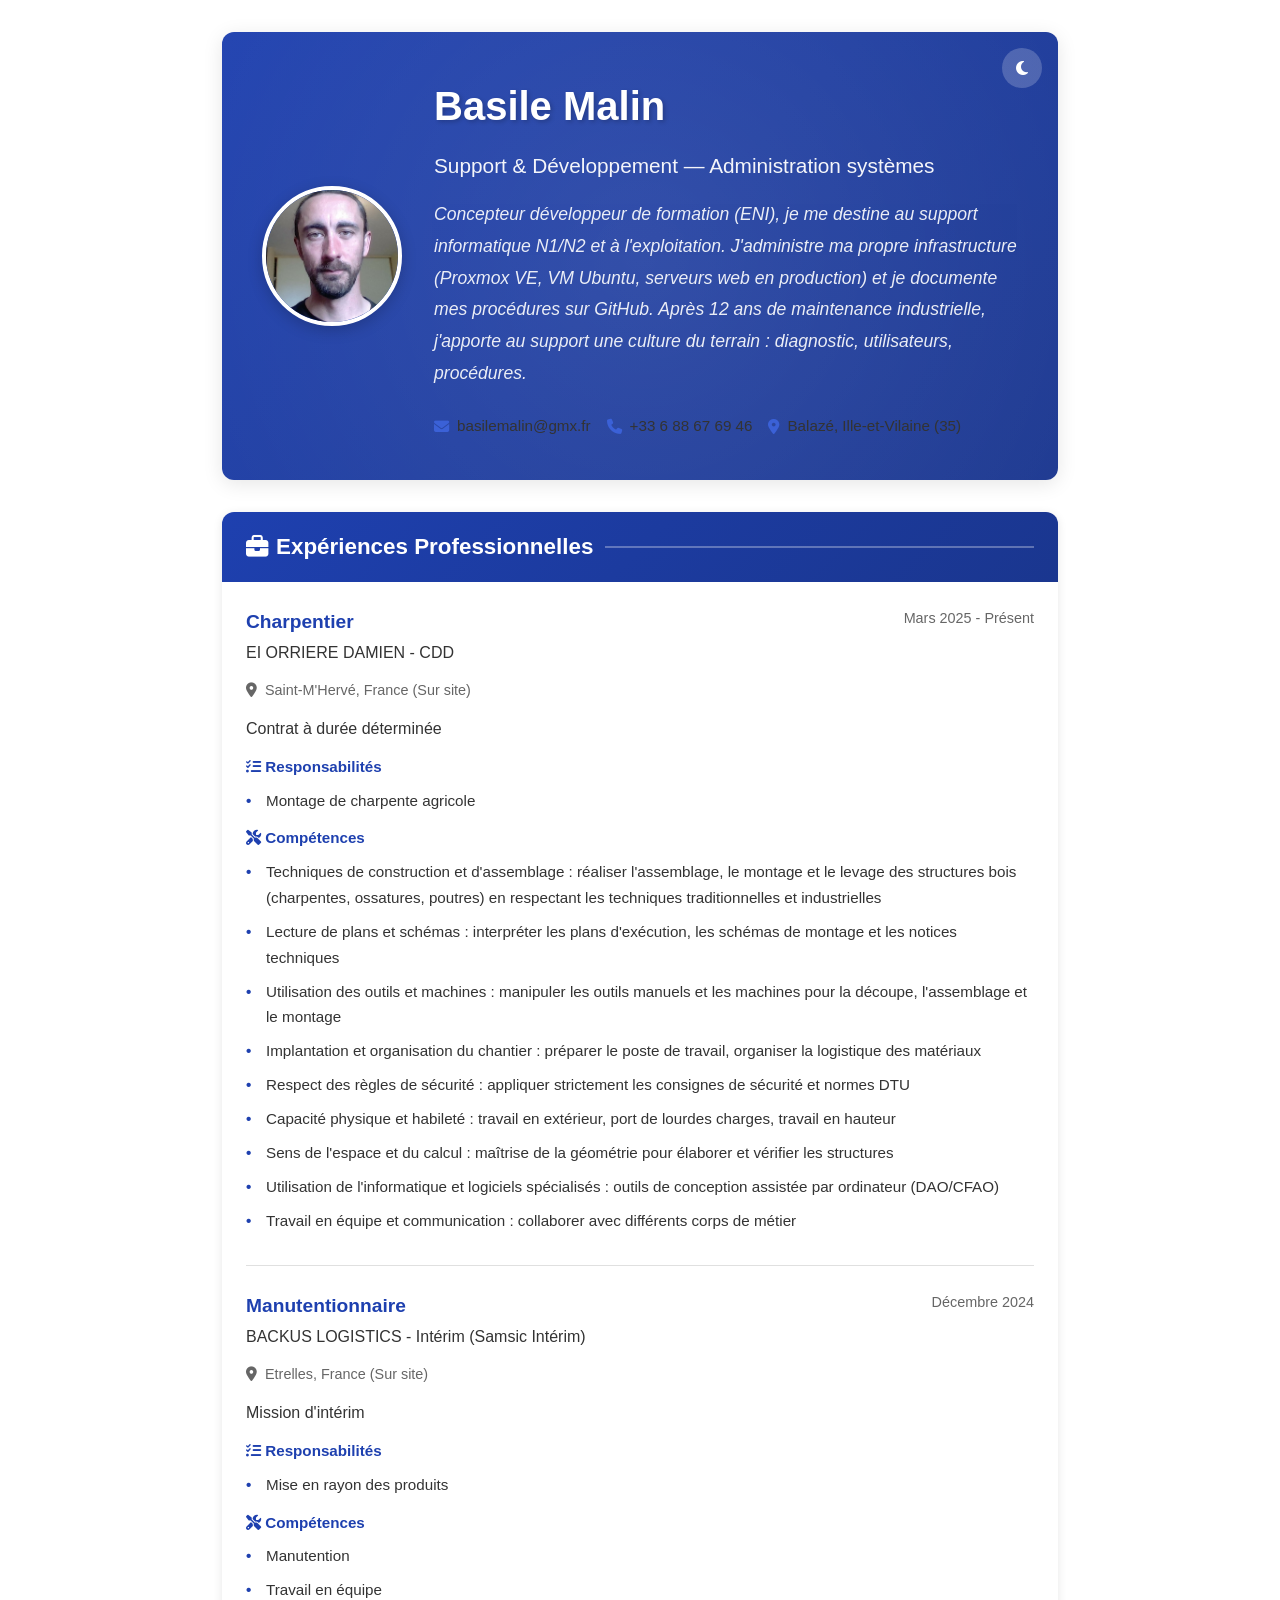
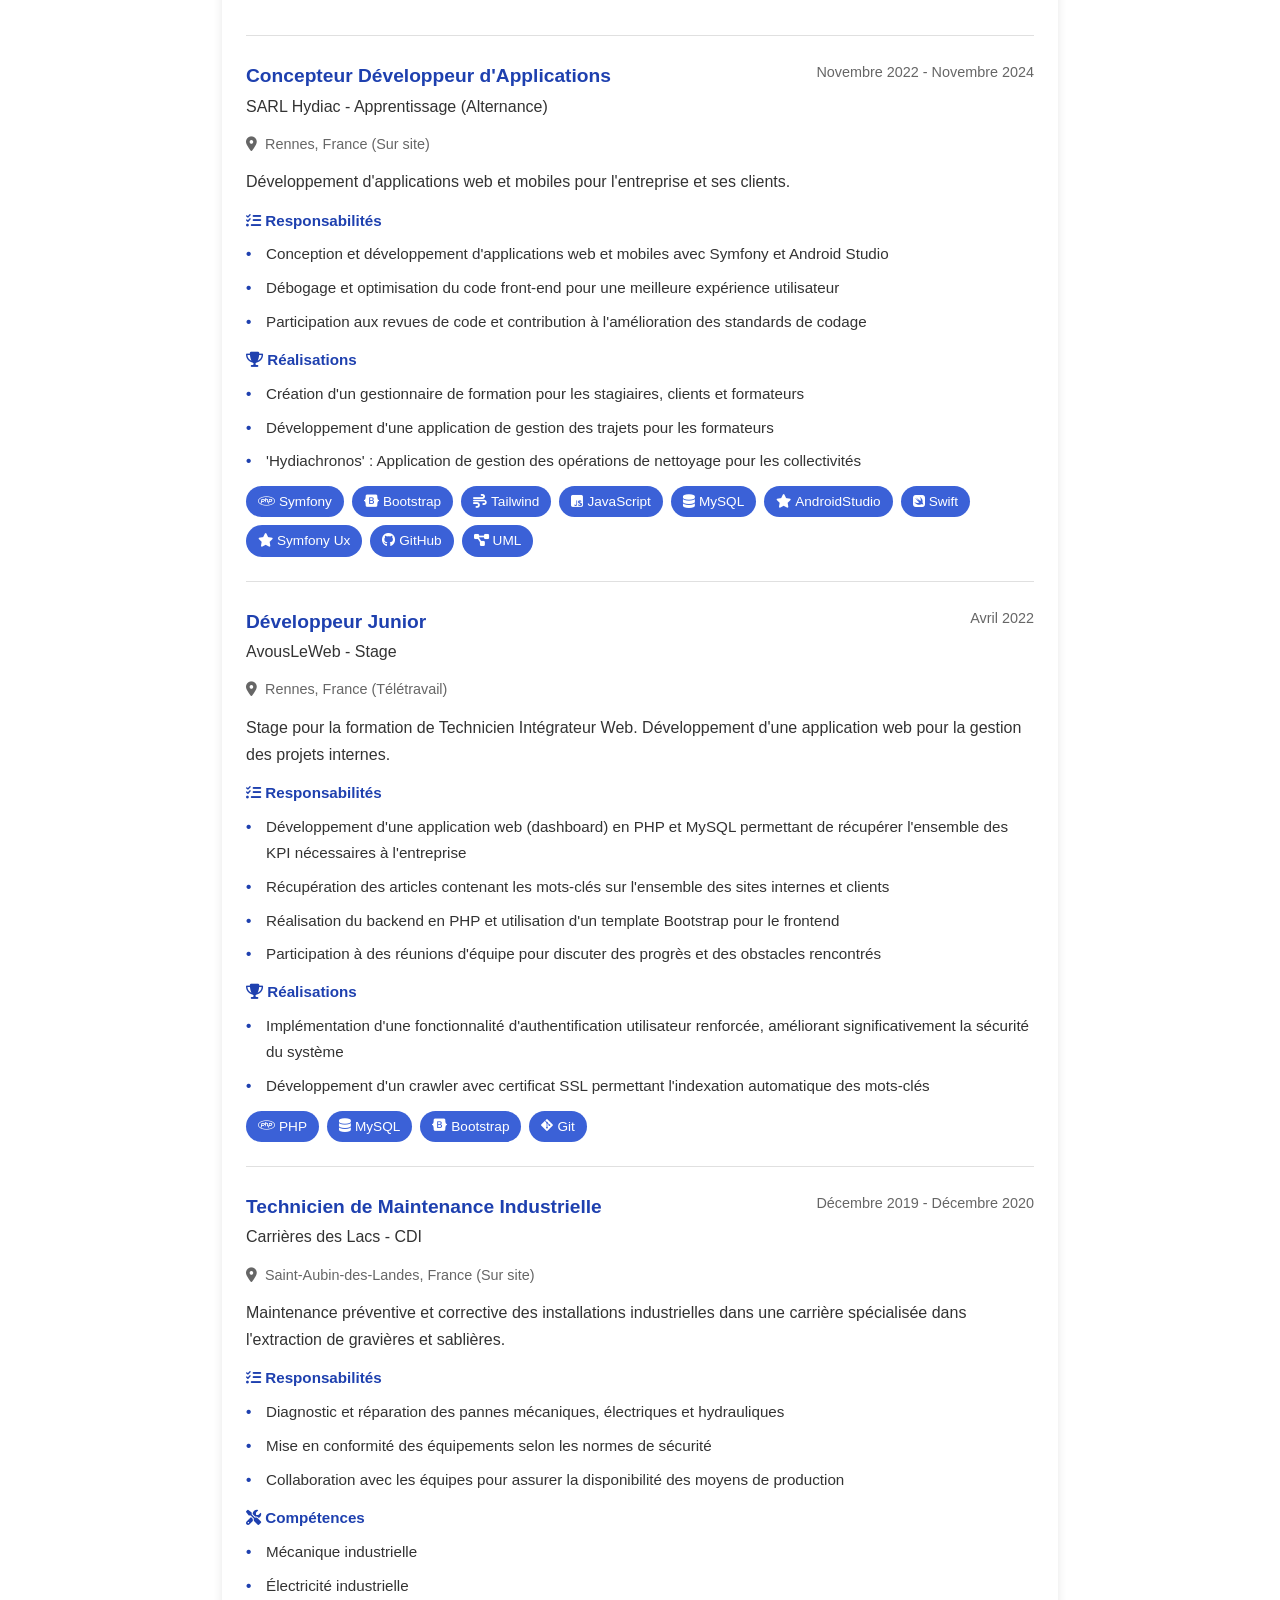
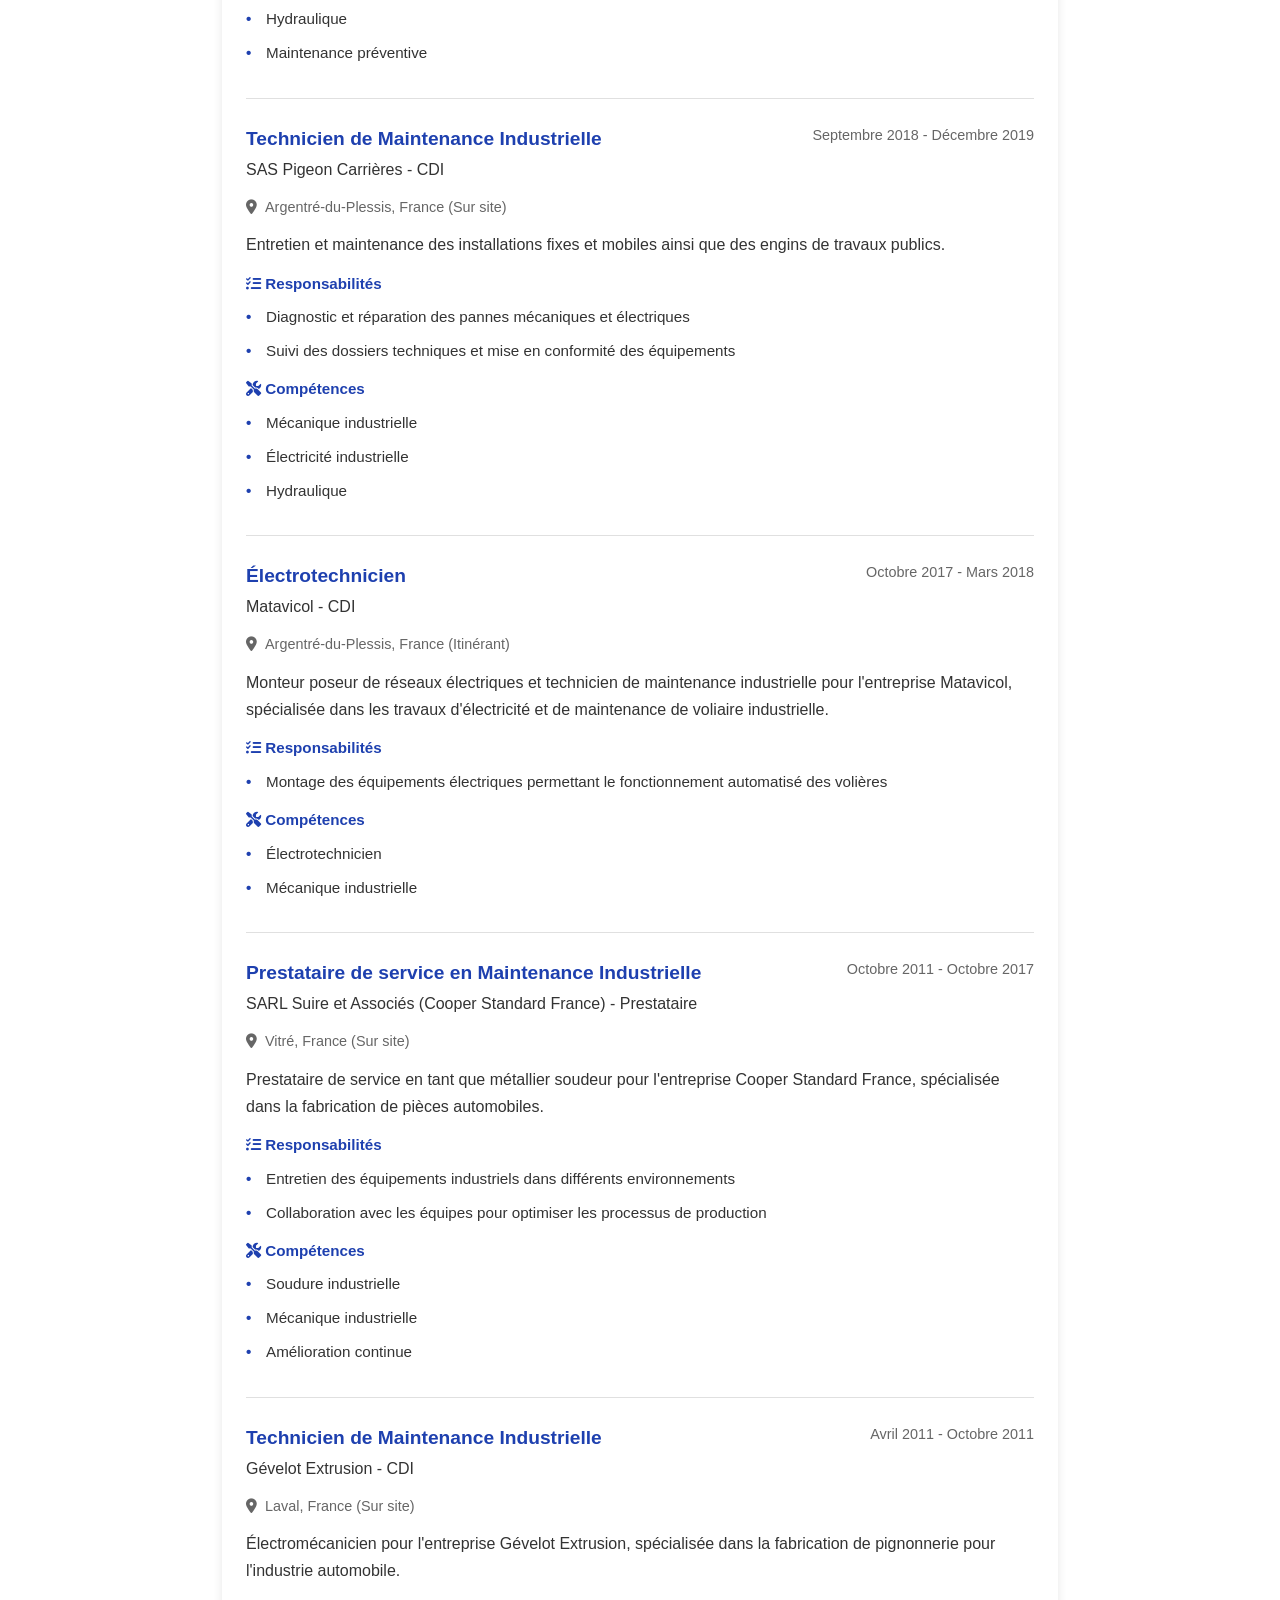
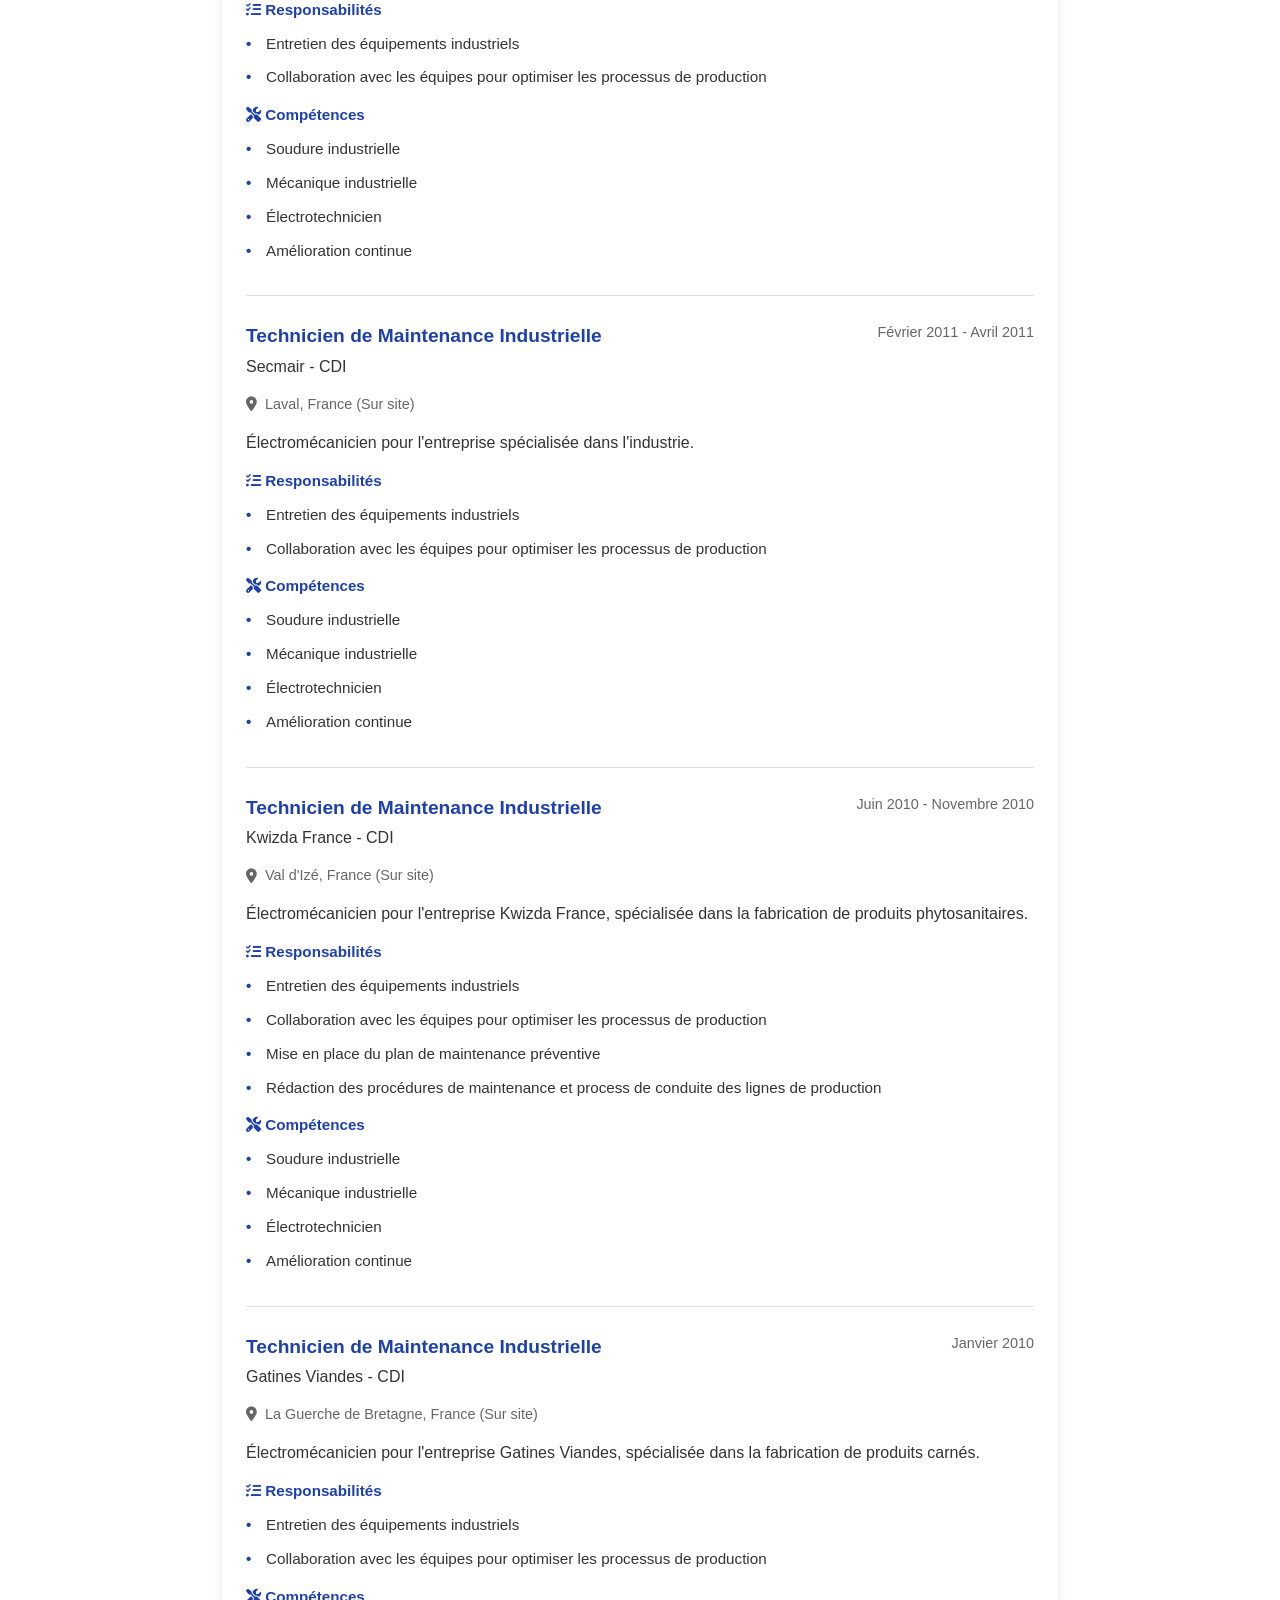
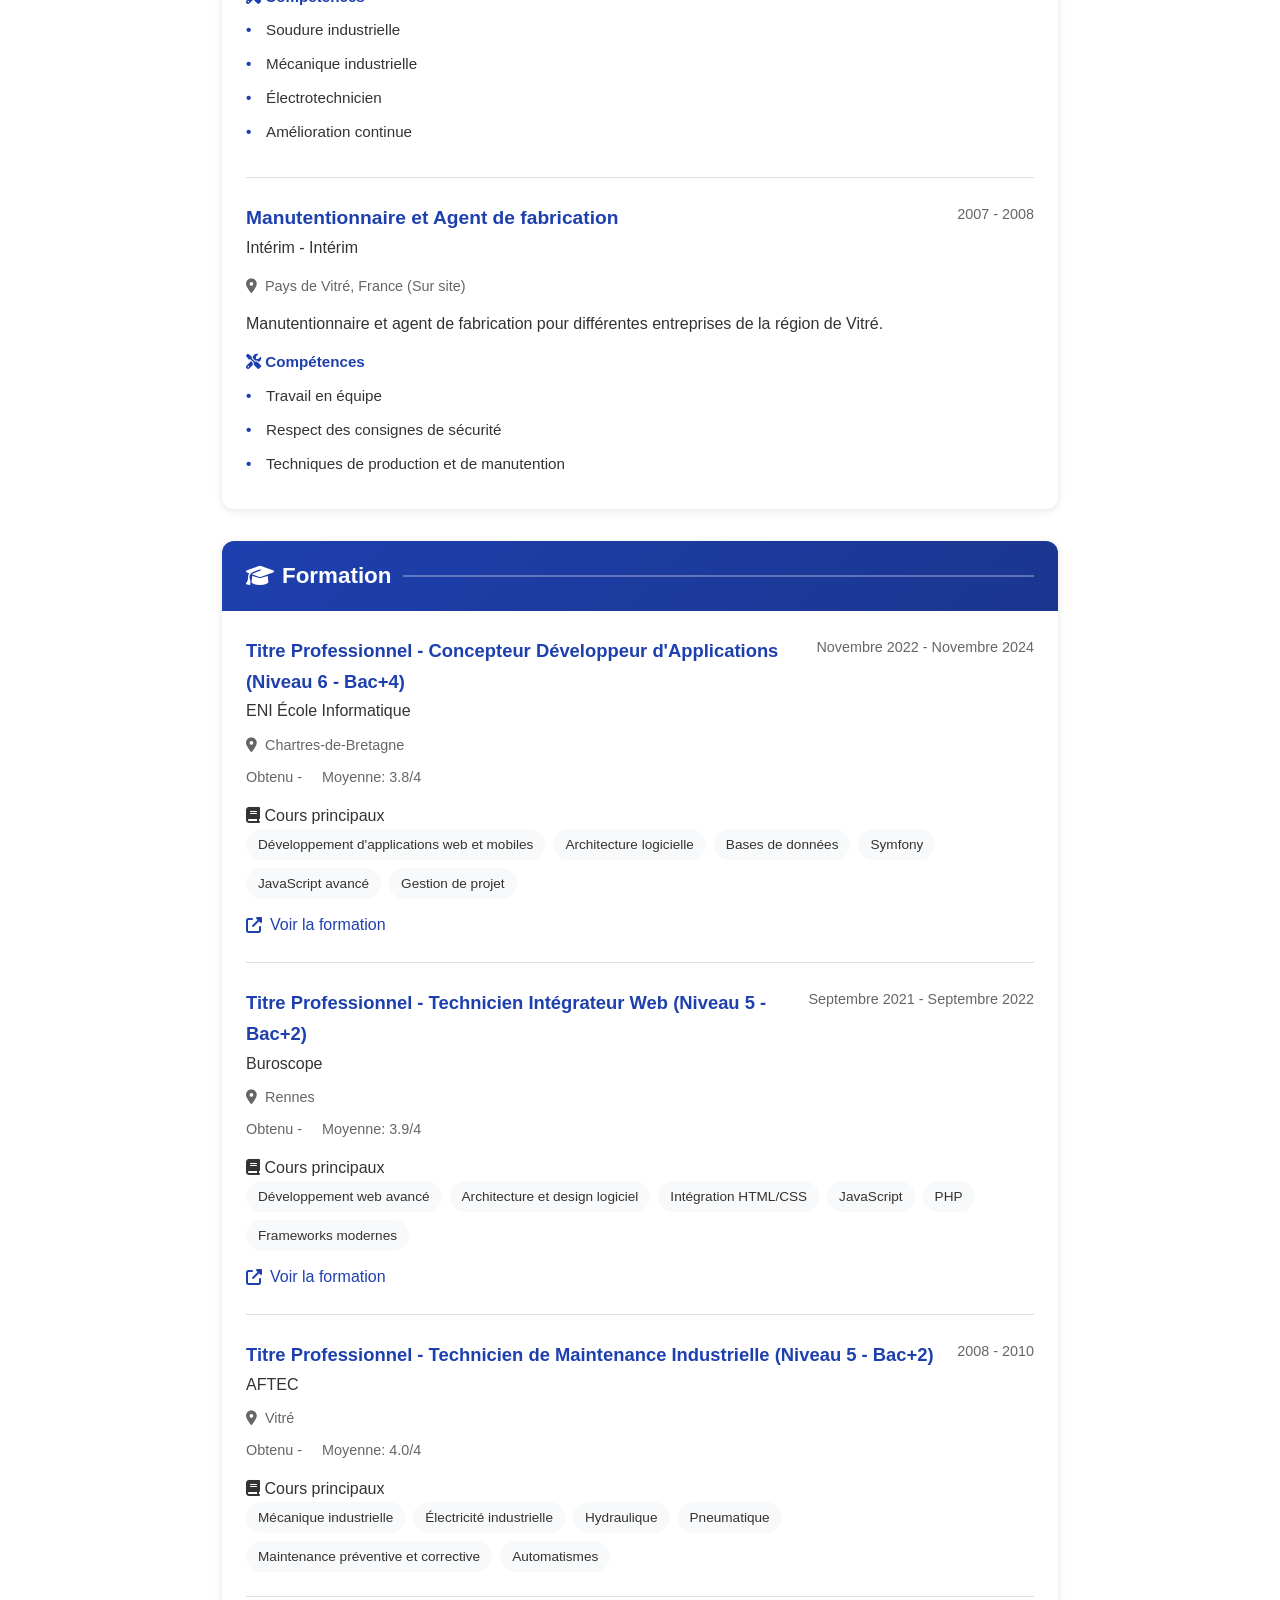
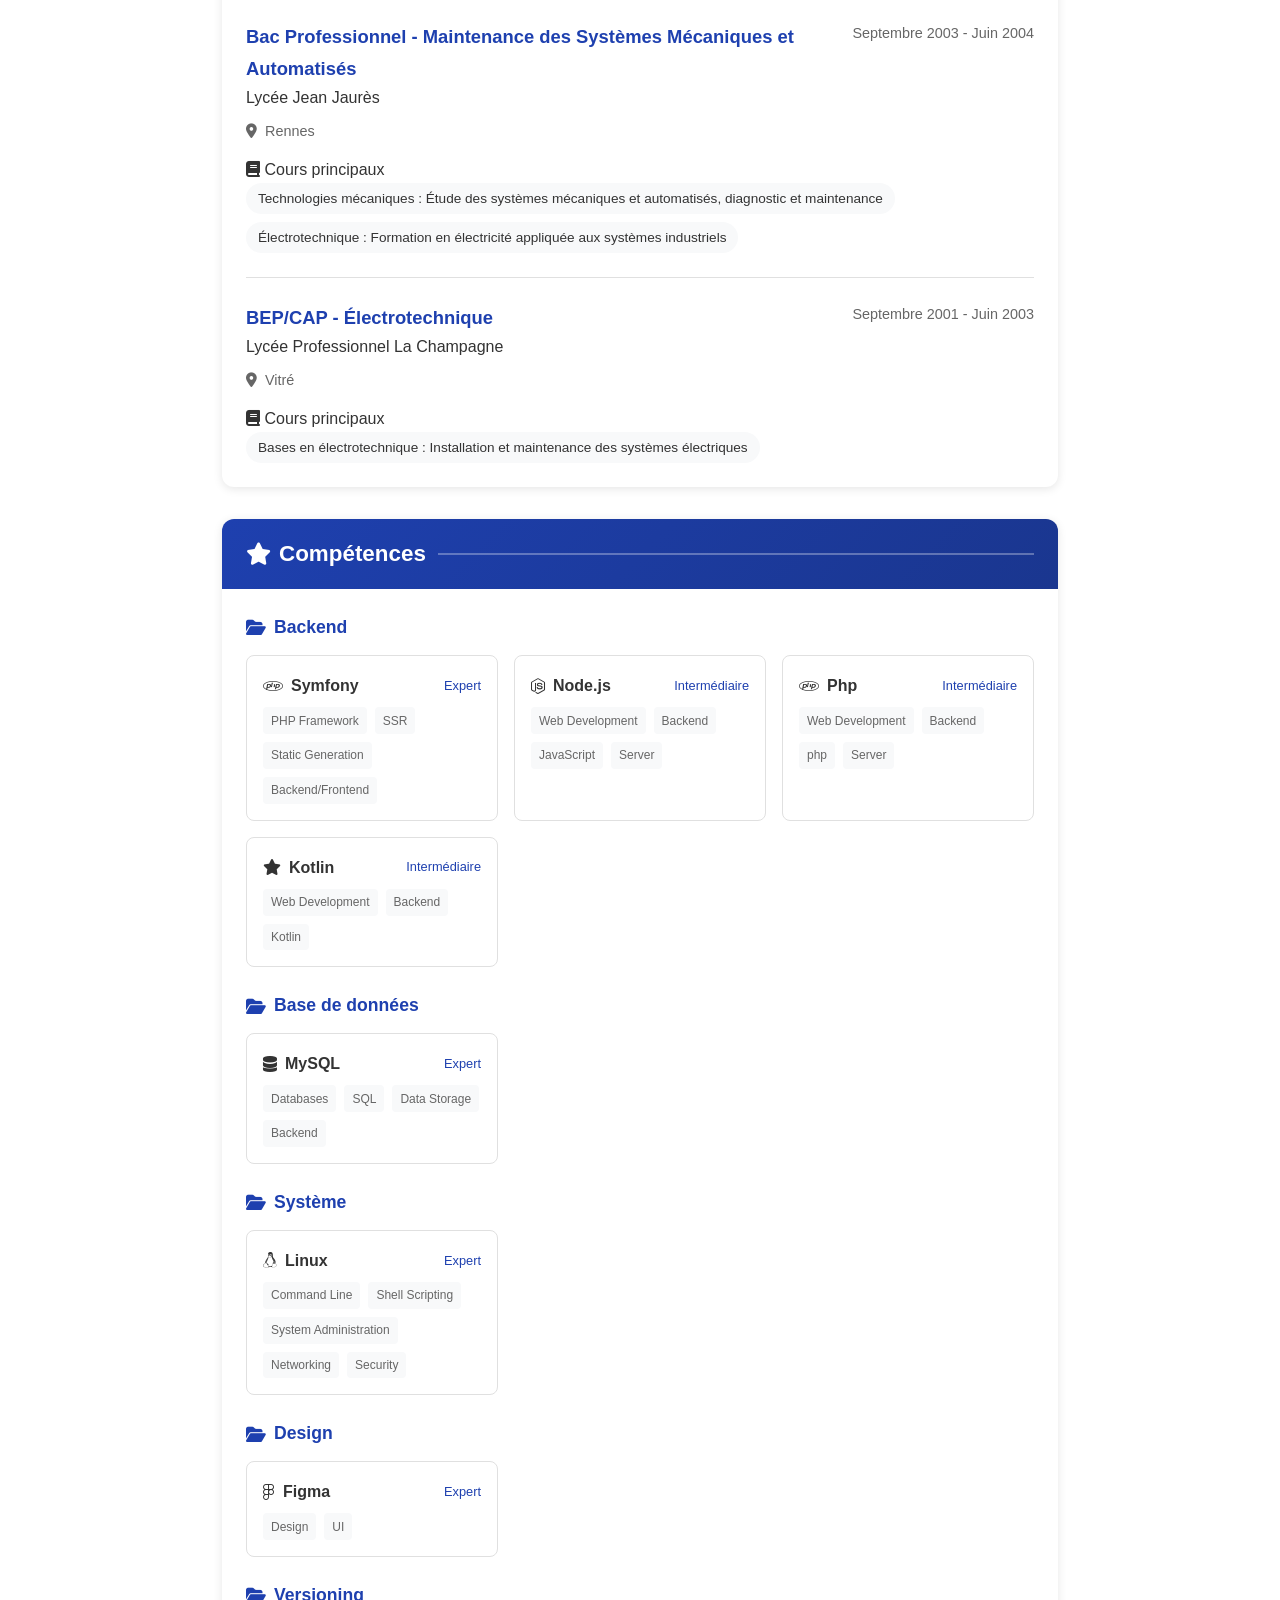
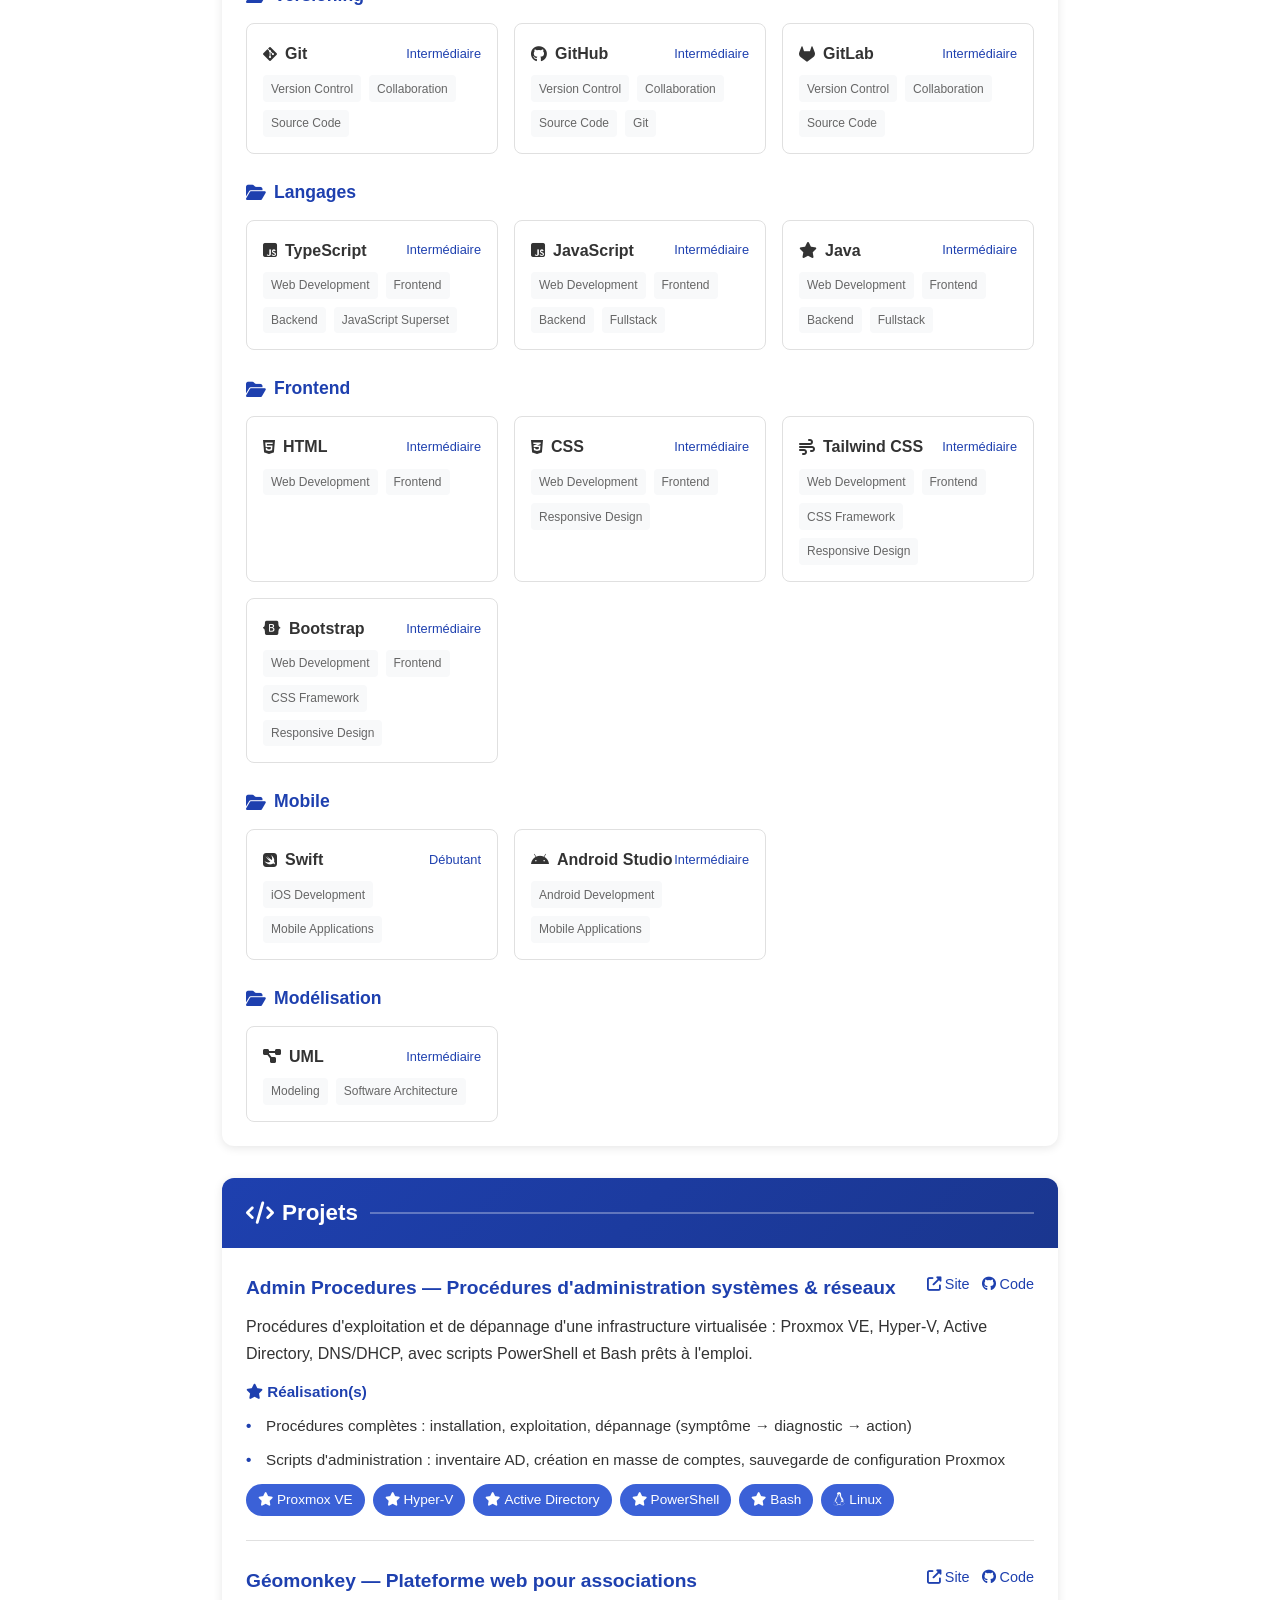
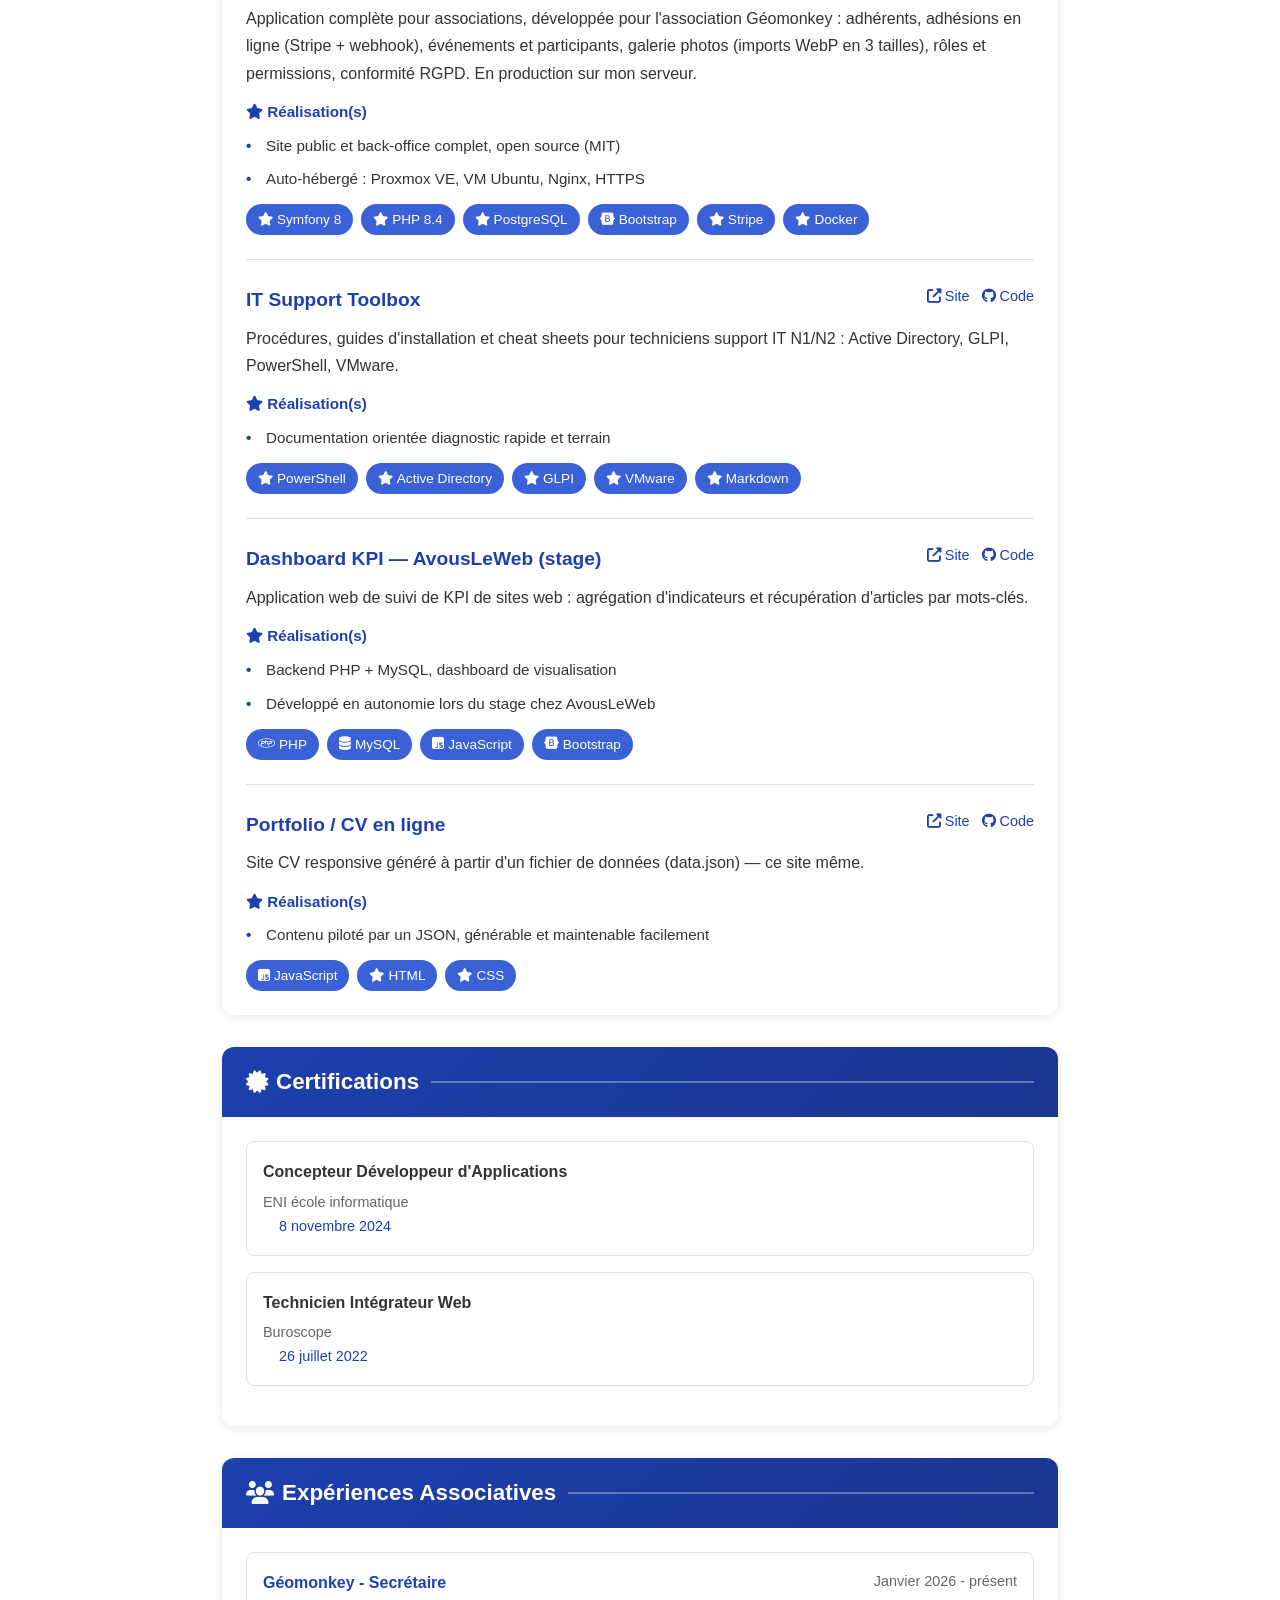
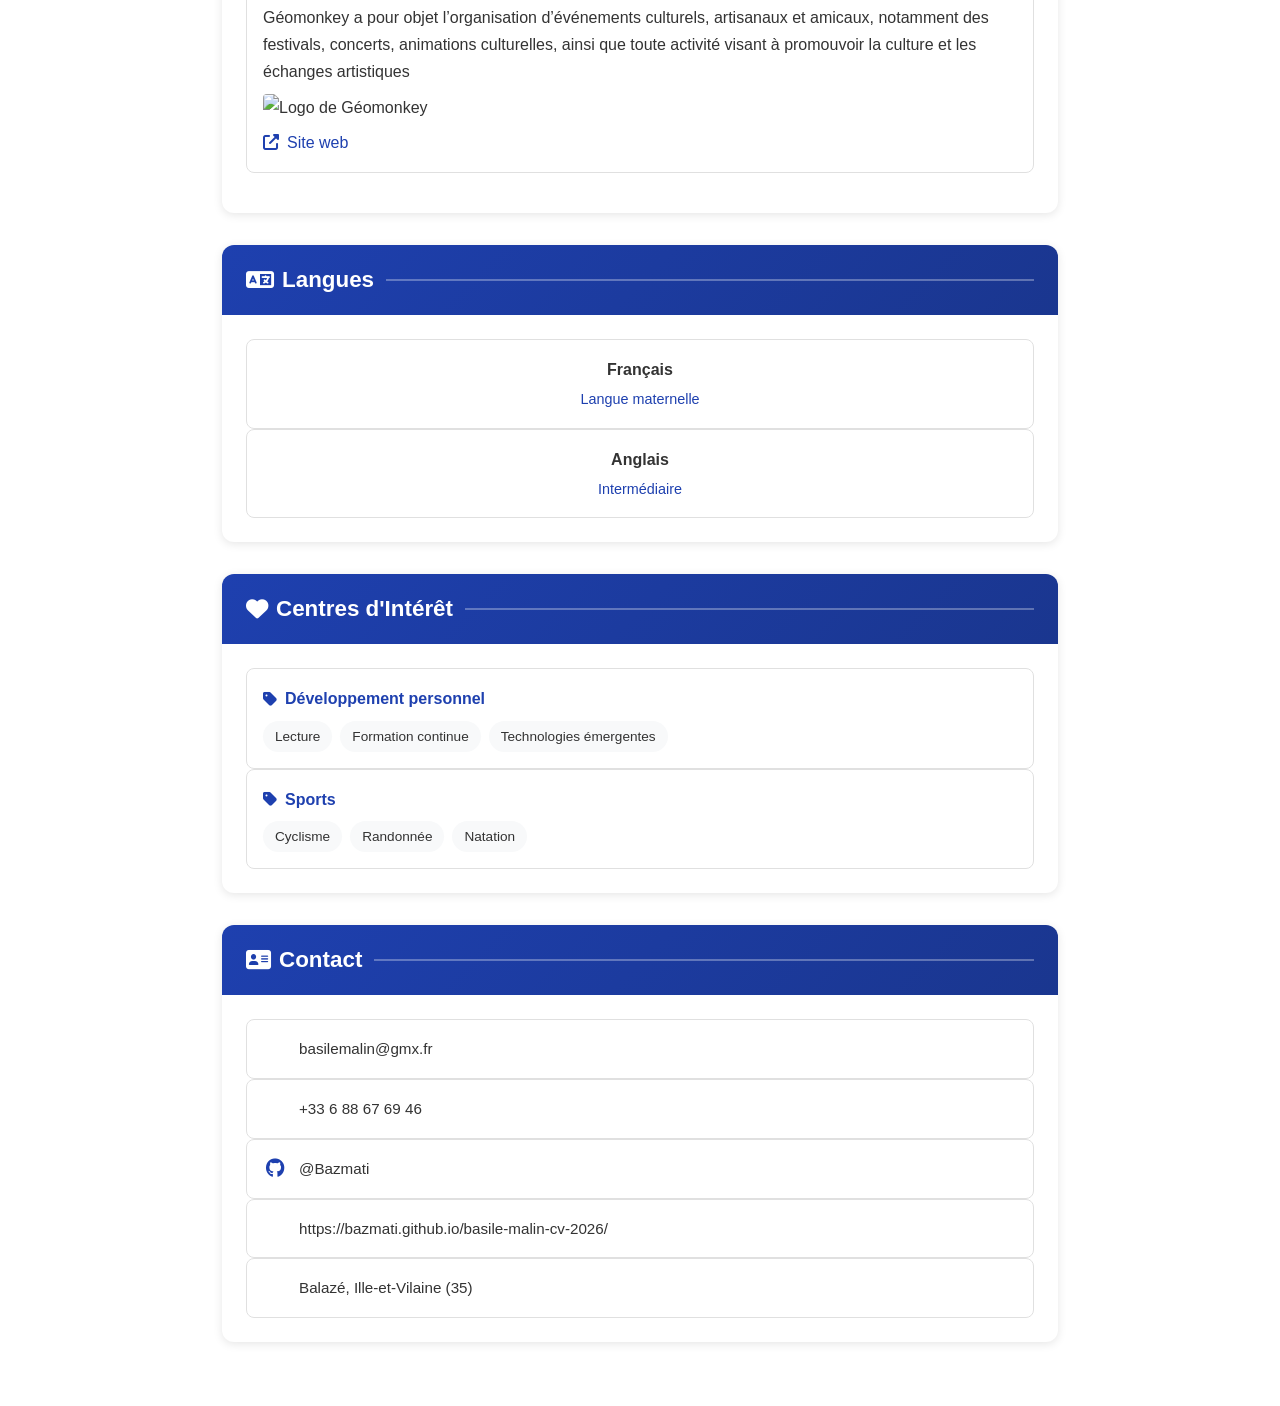
==== index.html @ 2942ee06 "Enhance index.html with SEO improvements Updated title and added meta tags for SEO." ====
<!DOCTYPE html>
<html lang="fr">
<head>
  <meta charset="UTF-8">
  <meta name="viewport" content="width=device-width, initial-scale=1.0">

  <title>CV — Basile Malin — Support & Développement, Administration systèmes</title>
  <meta name="description" content="CV de Basile Malin : concepteur-développeur (ENI), support N1/N2, administration de serveurs Ubuntu/Proxmox, PHP/Symfony. Basé en Ille-et-Vilaine (35).">
  <link rel="canonical" href="https://bazmati.github.io/basile-malin-cv-2026/">
  <link rel="icon" href="favicon.png">
  <meta property="og:title" content="CV — Basile Malin">
  <meta property="og:description" content="Support N1/N2 & administration systèmes — CV en ligne de Basile Malin.">
  <meta property="og:url" content="https://bazmati.github.io/basile-malin-cv-2026/">
  <meta property="og:type" content="profile">
  <link rel="stylesheet" href="style.css">
  <link rel="icon" href="data:,">
  <link rel="stylesheet" href="https://cdnjs.cloudflare.com/ajax/libs/font-awesome/6.4.0/css/all.min.css">
</head>
<body>
  <div class="container">
    <!-- En-tête -->
    <header class="cv-header">
      <button id="theme-toggle" aria-label="Changer de thème" class="theme-toggle-btn">
        <i class="fas fa-moon"></i>
      </button>
      
      <div class="header-content">
        <div class="photo-container">
          <img src="2026-04-19-175126.jpg" alt="Photo de Basile Malin" class="profile-pic">
        </div>
        
        <div class="header-text">
          <h1 class="cv-name">Basile Malin</h1>
          <p class="cv-job-title">Support &amp; Développement — Administration systèmes</p>
          <p class="cv-summary">Concepteur développeur de formation (ENI), je me destine au support informatique N1/N2 et à l'exploitation. J'administre ma propre infrastructure (Proxmox VE, VM Ubuntu, serveurs web en production) et je documente mes procédures sur GitHub. Après 12 ans de maintenance industrielle, j'apporte au support une culture du terrain : diagnostic, utilisateurs, procédures.</p>
          
          <div class="contact-preview">
            <span class="contact-item"><i class="fas fa-envelope"></i> <a href="mailto:%62asile%6dalin%40g%6dx%2efr" class="contact-link">basilemalin@gmx.fr</a></span>
            <span class="contact-item"><i class="fas fa-phone"></i> <a href="tel:+33688676946" class="contact-link">+33 6 88 67 69 46</a></span>
            <span class="contact-item"><i class="fas fa-map-marker-alt"></i> <a href="https://www.google.com/maps/search/?api=1&query=Balazé,+Ille-et-Vilaine+(35)" class="contact-link" target="_blank">Balazé, Ille-et-Vilaine (35)</a></span>
          </div>
        </div>
      </div>
    </header>

    <!-- Section Expérience -->
    <section id="experiences" class="cv-section">
      <div class="section-header">
        <h2><i class="fas fa-briefcase"></i> Expériences Professionnelles</h2>
        <div class="section-line"></div>
      </div>
      <div id="experiences-list" class="section-content"></div>
    </section>

    <!-- Section Formation -->
    <section id="formation" class="cv-section">
      <div class="section-header">
        <h2><i class="fas fa-graduation-cap"></i> Formation</h2>
        <div class="section-line"></div>
      </div>
      <div id="formation-list" class="section-content"></div>
    </section>

    <!-- Section Compétences -->
    <section id="competences" class="cv-section">
      <div class="section-header">
        <h2><i class="fas fa-star"></i> Compétences</h2>
        <div class="section-line"></div>
      </div>
      <div id="competences-list" class="section-content"></div>
    </section>

    <!-- Section Projets -->
    <section id="projets" class="cv-section">
      <div class="section-header">
        <h2><i class="fas fa-code"></i> Projets</h2>
        <div class="section-line"></div>
      </div>
      <div id="projets-list" class="section-content"></div>
    </section>

    <!-- Section Certifications -->
    <section id="certifications" class="cv-section">
      <div class="section-header">
        <h2><i class="fas fa-certificate"></i> Certifications</h2>
        <div class="section-line"></div>
      </div>
      <div id="certifications-list" class="section-content"></div>
    </section>

    <!-- Section Associations -->
    <section id="associations" class="cv-section">
      <div class="section-header">
        <h2><i class="fas fa-users"></i> Expériences Associatives</h2>
        <div class="section-line"></div>
      </div>
      <div id="associations-list" class="section-content"></div>
    </section>

    <!-- Section Langues -->
    <section id="langues" class="cv-section">
      <div class="section-header">
        <h2><i class="fas fa-language"></i> Langues</h2>
        <div class="section-line"></div>
      </div>
      <div id="langues-list" class="section-content"></div>
    </section>

    <!-- Section Centres d'intérêt -->
    <section id="centres-interet" class="cv-section">
      <div class="section-header">
        <h2><i class="fas fa-heart"></i> Centres d'Intérêt</h2>
        <div class="section-line"></div>
      </div>
      <div id="centres-interet-list" class="section-content"></div>
    </section>

    <!-- Section Contact complète -->
    <section id="contact" class="cv-section">
      <div class="section-header">
        <h2><i class="fas fa-address-card"></i> Contact</h2>
        <div class="section-line"></div>
      </div>
      <div id="contact-list" class="section-content"></div>
    </section>
  </div>

  <script src="script.js"></script>
</body>
</html>
---- style.css ----
/* ===== Variables CSS ===== */
:root {
  --primary-color: #1e40af;
  --primary-dark: #1a368f;
  --primary-light: #3b61d7;
  --bg-color: #ffffff;
  --text-color: #333333;
  --text-light: #666666;
  --secondary-color: #f8f9fa;
  --accent-color: var(--primary-color);
  --border-color: #e0e0e0;
  --shadow-color: rgba(0, 0, 0, 0.1);
  --section-bg: #ffffff;
  --card-bg: #ffffff;
}

.dark {
  --bg-color: #121212;
  --text-color: #f0f0f0;
  --text-light: #cccccc;
  --secondary-color: #1e1e1e;
  --border-color: #333333;
  --shadow-color: rgba(0, 0, 0, 0.3);
  --section-bg: #1e1e1e;
  --card-bg: #2a2a2a;
}

/* ===== Reset et Base ===== */
* {
  margin: 0;
  padding: 0;
  box-sizing: border-box;
}

html {
  scroll-behavior: smooth;
}

body {
  font-family: 'Segoe UI', Tahoma, Geneva, Verdana, sans-serif;
  line-height: 1.7;
  color: var(--text-color);
  background-color: var(--bg-color);
  margin: 0;
  padding: 0;
  transition: background-color 0.3s, color 0.3s;
}

/* ===== Container ===== */
.container {
  max-width: 900px;
  margin: 0 auto;
  padding: 2rem;
}

/* ===== En-tête ===== */
.cv-header {
  background: linear-gradient(135deg, var(--primary-color), var(--primary-dark));
  color: white;
  padding: 2.5rem;
  margin-bottom: 2rem;
  border-radius: 12px;
  box-shadow: 0 4px 20px var(--shadow-color);
  position: relative;
  overflow: hidden;
}

.cv-header::before {
  content: '';
  position: absolute;
  top: -50%;
  right: -50%;
  width: 200%;
  height: 200%;
  background: radial-gradient(circle, rgba(255,255,255,0.1) 0%, transparent 70%);
  animation: rotate 20s linear infinite;
}

@keyframes rotate {
  from { transform: rotate(0deg); }
  to { transform: rotate(360deg); }
}

.theme-toggle-btn {
  position: absolute;
  top: 1rem;
  right: 1rem;
  background: rgba(255, 255, 255, 0.2);
  border: none;
  color: white;
  width: 40px;
  height: 40px;
  border-radius: 50%;
  cursor: pointer;
  font-size: 1rem;
  display: flex;
  align-items: center;
  justify-content: center;
  transition: all 0.3s;
  z-index: 10;
}

.theme-toggle-btn:hover {
  background: rgba(255, 255, 255, 0.3);
  transform: scale(1.1);
}

.header-content {
  display: flex;
  align-items: center;
  gap: 2rem;
  position: relative;
  z-index: 1;
}

.photo-container {
  width: 140px;
  height: 140px;
  border-radius: 50%;
  overflow: hidden;
  border: 4px solid white;
  box-shadow: 0 4px 15px rgba(0, 0, 0, 0.2);
  flex-shrink: 0;
}

.profile-pic {
  width: 100%;
  height: 100%;
  object-fit: cover;
  transition: transform 0.3s;
}

.profile-pic:hover {
  transform: scale(1.05);
}

.profile-placeholder {
  width: 100%;
  height: 100%;
  background: var(--primary-light);
  display: flex;
  align-items: center;
  justify-content: center;
  font-size: 3rem;
  color: white;
}

.header-text {
  flex: 1;
}

.cv-name {
  font-size: 2.5rem;
  font-weight: 700;
  margin-bottom: 0.5rem;
  text-shadow: 2px 2px 4px rgba(0, 0, 0, 0.2);
}

.cv-job-title {
  font-size: 1.3rem;
  font-weight: 500;
  margin-bottom: 1rem;
  opacity: 0.95;
}

.cv-summary {
  font-size: 1.1rem;
  font-style: italic;
  margin-bottom: 1.5rem;
  opacity: 0.9;
  line-height: 1.8;
}

.contact-preview {
  display: flex;
  flex-wrap: wrap;
  gap: 1rem;
  font-size: 0.95rem;
}

.contact-item {
  display: flex;
  align-items: center;
  gap: 0.5rem;
}

.contact-item i {
  color: var(--primary-light);
}

/* ===== Liens cliquables ===== */
.contact-link {
  color: var(--text-color);
  text-decoration: none;
  transition: all 0.2s ease;
  border-bottom: 1px solid transparent;
}

.contact-link:hover {
  color: var(--primary-color);
  border-bottom-color: var(--primary-color);
}

.contact-item-full a.contact-link {
  color: var(--text-color);
}

.contact-item-full a.contact-link:hover {
  color: var(--primary-color);
}

/* ===== Sections ===== */
.cv-section {
  margin-bottom: 2rem;
  background-color: var(--section-bg);
  border-radius: 12px;
  box-shadow: 0 2px 10px var(--shadow-color);
  overflow: hidden;
  transition: all 0.3s;
}

.cv-section:hover {
  box-shadow: 0 4px 20px var(--shadow-color);
}

.section-header {
  background: linear-gradient(135deg, var(--primary-color), var(--primary-dark));
  color: white;
  padding: 1rem 1.5rem;
  display: flex;
  align-items: center;
  gap: 0.75rem;
}

.section-header h2 {
  font-size: 1.4rem;
  font-weight: 600;
  display: flex;
  align-items: center;
  gap: 0.5rem;
}

.section-line {
  flex: 1;
  height: 2px;
  background: rgba(255, 255, 255, 0.3);
}

.section-content {
  padding: 1.5rem;
}

/* ===== Expériences ===== */
.experience {
  margin-bottom: 1.5rem;
  padding-bottom: 1.5rem;
  border-bottom: 1px solid var(--border-color);
}

.experience:last-child {
  margin-bottom: 0;
  padding-bottom: 0;
  border-bottom: none;
}

.experience-header {
  display: flex;
  justify-content: space-between;
  align-items: flex-start;
  margin-bottom: 0.75rem;
}

.experience-title {
  font-size: 1.2rem;
  font-weight: 600;
  color: var(--primary-color);
}

.experience-company {
  font-weight: 500;
  color: var(--text-color);
}

.experience-date {
  font-size: 0.9rem;
  color: var(--text-light);
  text-align: right;
  white-space: nowrap;
}

.experience-location {
  font-size: 0.9rem;
  color: var(--text-light);
  display: flex;
  align-items: center;
  gap: 0.5rem;
  margin-bottom: 0.75rem;
}

.experience-description {
  margin-bottom: 0.75rem;
  line-height: 1.7;
}

.experience-details {
  margin-top: 0.75rem;
}

.experience-detail-title {
  font-weight: 600;
  margin-bottom: 0.5rem;
  color: var(--primary-color);
  font-size: 0.95rem;
}

.experience-detail-list {
  list-style: none;
  padding-left: 0;
}

.experience-detail-list li {
  padding-left: 1.25rem;
  position: relative;
  margin-bottom: 0.5rem;
  font-size: 0.95rem;
}

.experience-detail-list li::before {
  content: '•';
  position: absolute;
  left: 0;
  color: var(--primary-color);
  font-weight: bold;
}

.experience-technos {
  display: flex;
  flex-wrap: wrap;
  gap: 0.5rem;
  margin-top: 0.75rem;
}

.tech-tag {
  background: var(--primary-light);
  color: white;
  padding: 0.25rem 0.75rem;
  border-radius: 20px;
  font-size: 0.85rem;
  display: flex;
  align-items: center;
  gap: 0.25rem;
}

/* ===== Formation ===== */
.formation-item {
  margin-bottom: 1.5rem;
  padding-bottom: 1.5rem;
  border-bottom: 1px solid var(--border-color);
}

.formation-item:last-child {
  margin-bottom: 0;
  padding-bottom: 0;
  border-bottom: none;
}

.formation-header {
  display: flex;
  justify-content: space-between;
  align-items: flex-start;
  margin-bottom: 0.5rem;
}

.formation-degree {
  font-size: 1.15rem;
  font-weight: 600;
  color: var(--primary-color);
}

.formation-school {
  font-weight: 500;
}

.formation-date {
  font-size: 0.9rem;
  color: var(--text-light);
  text-align: right;
  white-space: nowrap;
}

.formation-location {
  font-size: 0.9rem;
  color: var(--text-light);
  display: flex;
  align-items: center;
  gap: 0.5rem;
  margin-bottom: 0.5rem;
}

.formation-description {
  margin-bottom: 0.75rem;
  line-height: 1.7;
}

.formation-mention {
  margin-bottom: 0.75rem;
  font-size: 0.9rem;
}

.formation-mention span {
  margin-right: 1rem;
  color: var(--text-light);
}

.formation-courses {
  margin-top: 0.75rem;
}

.formation-courses-list {
  display: flex;
  flex-wrap: wrap;
  gap: 0.5rem;
}

.course-tag {
  background: var(--secondary-color);
  color: var(--text-color);
  padding: 0.25rem 0.75rem;
  border-radius: 20px;
  font-size: 0.85rem;
}

.formation-link {
  margin-top: 0.75rem;
}

.formation-link a {
  color: var(--primary-color);
  text-decoration: none;
  display: flex;
  align-items: center;
  gap: 0.5rem;
}

.formation-link a:hover {
  text-decoration: underline;
}

/* ===== Compétences ===== */
.competence-category {
  margin-bottom: 1.5rem;
}

.competence-category:last-child {
  margin-bottom: 0;
}

.competence-category-title {
  font-size: 1.1rem;
  font-weight: 600;
  color: var(--primary-color);
  margin-bottom: 0.75rem;
  display: flex;
  align-items: center;
  gap: 0.5rem;
}

.competence-grid {
  display: grid;
  grid-template-columns: repeat(auto-fill, minmax(250px, 1fr));
  gap: 1rem;
}

.competence-item {
  background: var(--card-bg);
  padding: 1rem;
  border-radius: 8px;
  border: 1px solid var(--border-color);
  transition: all 0.3s;
}

.competence-item:hover {
  border-color: var(--primary-color);
  box-shadow: 0 2px 8px rgba(0, 0, 0, 0.1);
}

.competence-header {
  display: flex;
  justify-content: space-between;
  align-items: center;
  margin-bottom: 0.5rem;
}

.competence-name {
  font-weight: 600;
  color: var(--text-color);
  display: flex;
  align-items: center;
  gap: 0.5rem;
}

.competence-level {
  font-size: 0.8rem;
  color: var(--primary-color);
  font-weight: 500;
}

.competence-keywords {
  display: flex;
  flex-wrap: wrap;
  gap: 0.5rem;
  margin-top: 0.5rem;
}

.keyword-tag {
  background: var(--secondary-color);
  color: var(--text-light);
  padding: 0.2rem 0.5rem;
  border-radius: 4px;
  font-size: 0.75rem;
}

/* ===== Projets ===== */
.projet {
  margin-bottom: 1.5rem;
  padding-bottom: 1.5rem;
  border-bottom: 1px solid var(--border-color);
}

.projet:last-child {
  margin-bottom: 0;
  padding-bottom: 0;
  border-bottom: none;
}

.projet-header {
  display: flex;
  justify-content: space-between;
  align-items: flex-start;
  margin-bottom: 0.5rem;
}

.projet-name {
  font-size: 1.2rem;
  font-weight: 600;
  color: var(--primary-color);
}

.projet-date {
  font-size: 0.9rem;
  color: var(--text-light);
}

.projet-links {
  display: flex;
  gap: 0.75rem;
}

.projet-link {
  color: var(--primary-color);
  text-decoration: none;
  font-size: 0.9rem;
  transition: all 0.3s;
}

.projet-link:hover {
  color: var(--primary-dark);
  text-decoration: underline;
}

.projet-description {
  margin-bottom: 0.75rem;
  line-height: 1.7;
}

.projet-technos {
  display: flex;
  flex-wrap: wrap;
  gap: 0.5rem;
  margin-top: 0.75rem;
}

/* ===== Certifications ===== */
.certification {
  margin-bottom: 1rem;
  padding: 1rem;
  background: var(--card-bg);
  border-radius: 8px;
  border: 1px solid var(--border-color);
  display: flex;
  justify-content: space-between;
  align-items: center;
}

.certification-info {
  flex: 1;
}

.certification-name {
  font-weight: 600;
  color: var(--text-color);
  margin-bottom: 0.25rem;
}

.certification-organisme {
  font-size: 0.9rem;
  color: var(--text-light);
}

.certification-date {
  font-size: 0.9rem;
  color: var(--primary-color);
  white-space: nowrap;
  margin-left: 1rem;
}

.certification a {
  color: inherit;
  text-decoration: none;
}

/* ===== Associations ===== */
.association {
  margin-bottom: 1rem;
  padding: 1rem;
  background: var(--card-bg);
  border-radius: 8px;
  border: 1px solid var(--border-color);
}

.association-header {
  display: flex;
  justify-content: space-between;
  align-items: flex-start;
  margin-bottom: 0.5rem;
}

.association-name {
  font-weight: 600;
  color: var(--primary-color);
}

.association-date {
  font-size: 0.9rem;
  color: var(--text-light);
}

.association-description {
  margin-bottom: 0.5rem;
}

.association-logo {
  width: 24px;
  height: 24px;
  border-radius: 4px;
}

.association-link {
  color: var(--primary-color);
  text-decoration: none;
  display: flex;
  align-items: center;
  gap: 0.5rem;
  margin-top: 0.5rem;
}

/* ===== Langues ===== */
.langue-grid {
  display: grid;
  grid-template-columns: repeat(auto-fill, minmax(200px, 1fr));
  gap: 1rem;
}

.langue-item {
  background: var(--card-bg);
  padding: 1rem;
  border-radius: 8px;
  border: 1px solid var(--border-color);
  text-align: center;
}

.langue-name {
  font-weight: 600;
  color: var(--text-color);
  margin-bottom: 0.25rem;
}

.langue-level {
  font-size: 0.9rem;
  color: var(--primary-color);
}

/* ===== Centres d'intérêt ===== */
.interet-grid {
  display: grid;
  grid-template-columns: repeat(auto-fill, minmax(250px, 1fr));
  gap: 1rem;
}

.interet-category {
  background: var(--card-bg);
  padding: 1rem;
  border-radius: 8px;
  border: 1px solid var(--border-color);
}

.interet-category-title {
  font-weight: 600;
  color: var(--primary-color);
  margin-bottom: 0.5rem;
  display: flex;
  align-items: center;
  gap: 0.5rem;
}

.interet-elements {
  display: flex;
  flex-wrap: wrap;
  gap: 0.5rem;
}

.interet-element {
  background: var(--secondary-color);
  color: var(--text-color);
  padding: 0.25rem 0.75rem;
  border-radius: 20px;
  font-size: 0.85rem;
}

/* ===== Contact ===== */
.contact-grid {
  display: grid;
  grid-template-columns: repeat(auto-fit, minmax(250px, 1fr));
  gap: 1.5rem;
}

.contact-item-full {
  display: flex;
  align-items: center;
  gap: 0.75rem;
  padding: 1rem;
  background: var(--card-bg);
  border-radius: 8px;
  border: 1px solid var(--border-color);
  transition: all 0.3s;
}

.contact-item-full:hover {
  border-color: var(--primary-color);
}

.contact-item-full i {
  font-size: 1.2rem;
  color: var(--primary-color);
  min-width: 24px;
  text-align: center;
}

.contact-item-full span {
  font-size: 0.95rem;
}

.contact-item-full a {
  color: var(--text-color);
  text-decoration: none;
}

.contact-item-full a:hover {
  color: var(--primary-color);
}

/* ===== Responsive ===== */
@media (max-width: 768px) {
  .container {
    padding: 1rem;
  }

  .header-content {
    flex-direction: column;
    text-align: center;
  }

  .photo-container {
    width: 120px;
    height: 120px;
    margin-bottom: 1rem;
  }

  .cv-name {
    font-size: 2rem;
  }

  .cv-job-title {
    font-size: 1.1rem;
  }

  .cv-summary {
    font-size: 1rem;
  }

  .contact-preview {
    justify-content: center;
  }

  .experience-header {
    flex-direction: column;
    gap: 0.5rem;
  }

  .experience-date {
    text-align: left;
  }

  .formation-header {
    flex-direction: column;
    gap: 0.5rem;
  }

  .formation-date {
    text-align: left;
  }

  .projet-header {
    flex-direction: column;
    gap: 0.5rem;
  }

  .competence-grid {
    grid-template-columns: 1fr;
  }

  .langue-grid {
    grid-template-columns: 1fr;
  }

  .interet-grid {
    grid-template-columns: 1fr;
  }

  .contact-grid {
    grid-template-columns: 1fr;
  }
}

/* ===== Impression ===== */
@media print {
  body {
    padding: 0;
    background-color: white !important;
    color: black !important;
  }

  .dark {
    --bg-color: white;
    --text-color: black;
    --text-light: #666666;
    --secondary-color: #f0f0f0;
    --border-color: #cccccc;
    --section-bg: white;
    --card-bg: #f8f9fa;
  }

  #theme-toggle {
    display: none !important;
  }

  .cv-header {
    background: #1e40af !important;
    -webkit-print-color-adjust: exact;
    print-color-adjust: exact;
  }

  .section-header {
    background: #1e40af !important;
    -webkit-print-color-adjust: exact;
    print-color-adjust: exact;
  }

  .contact-item-full a::after {
    content: " (" attr(href) ")";
    font-size: 0.8em;
    color: #666;
  }

  .cv-section {
    break-inside: avoid;
    box-shadow: none;
  }

  .experience, .formation-item, .projet {
    break-inside: avoid;
  }
}
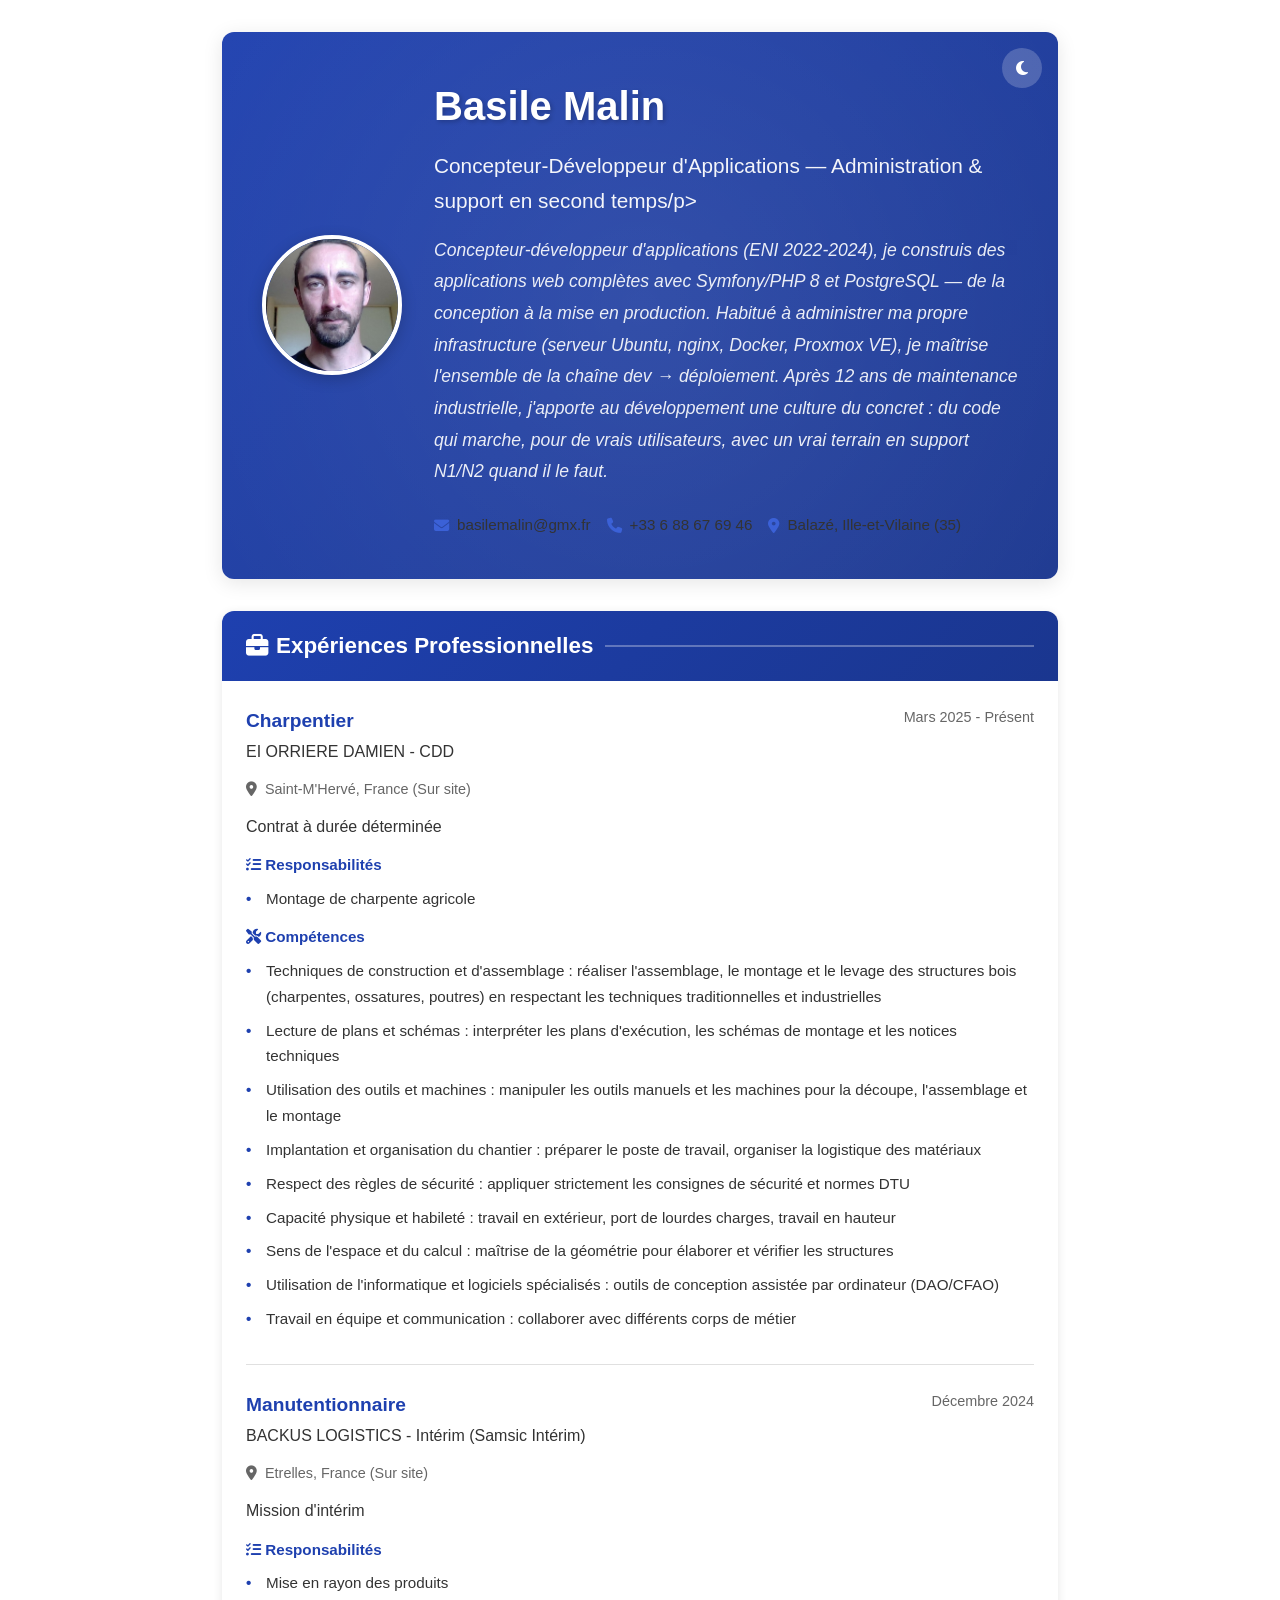
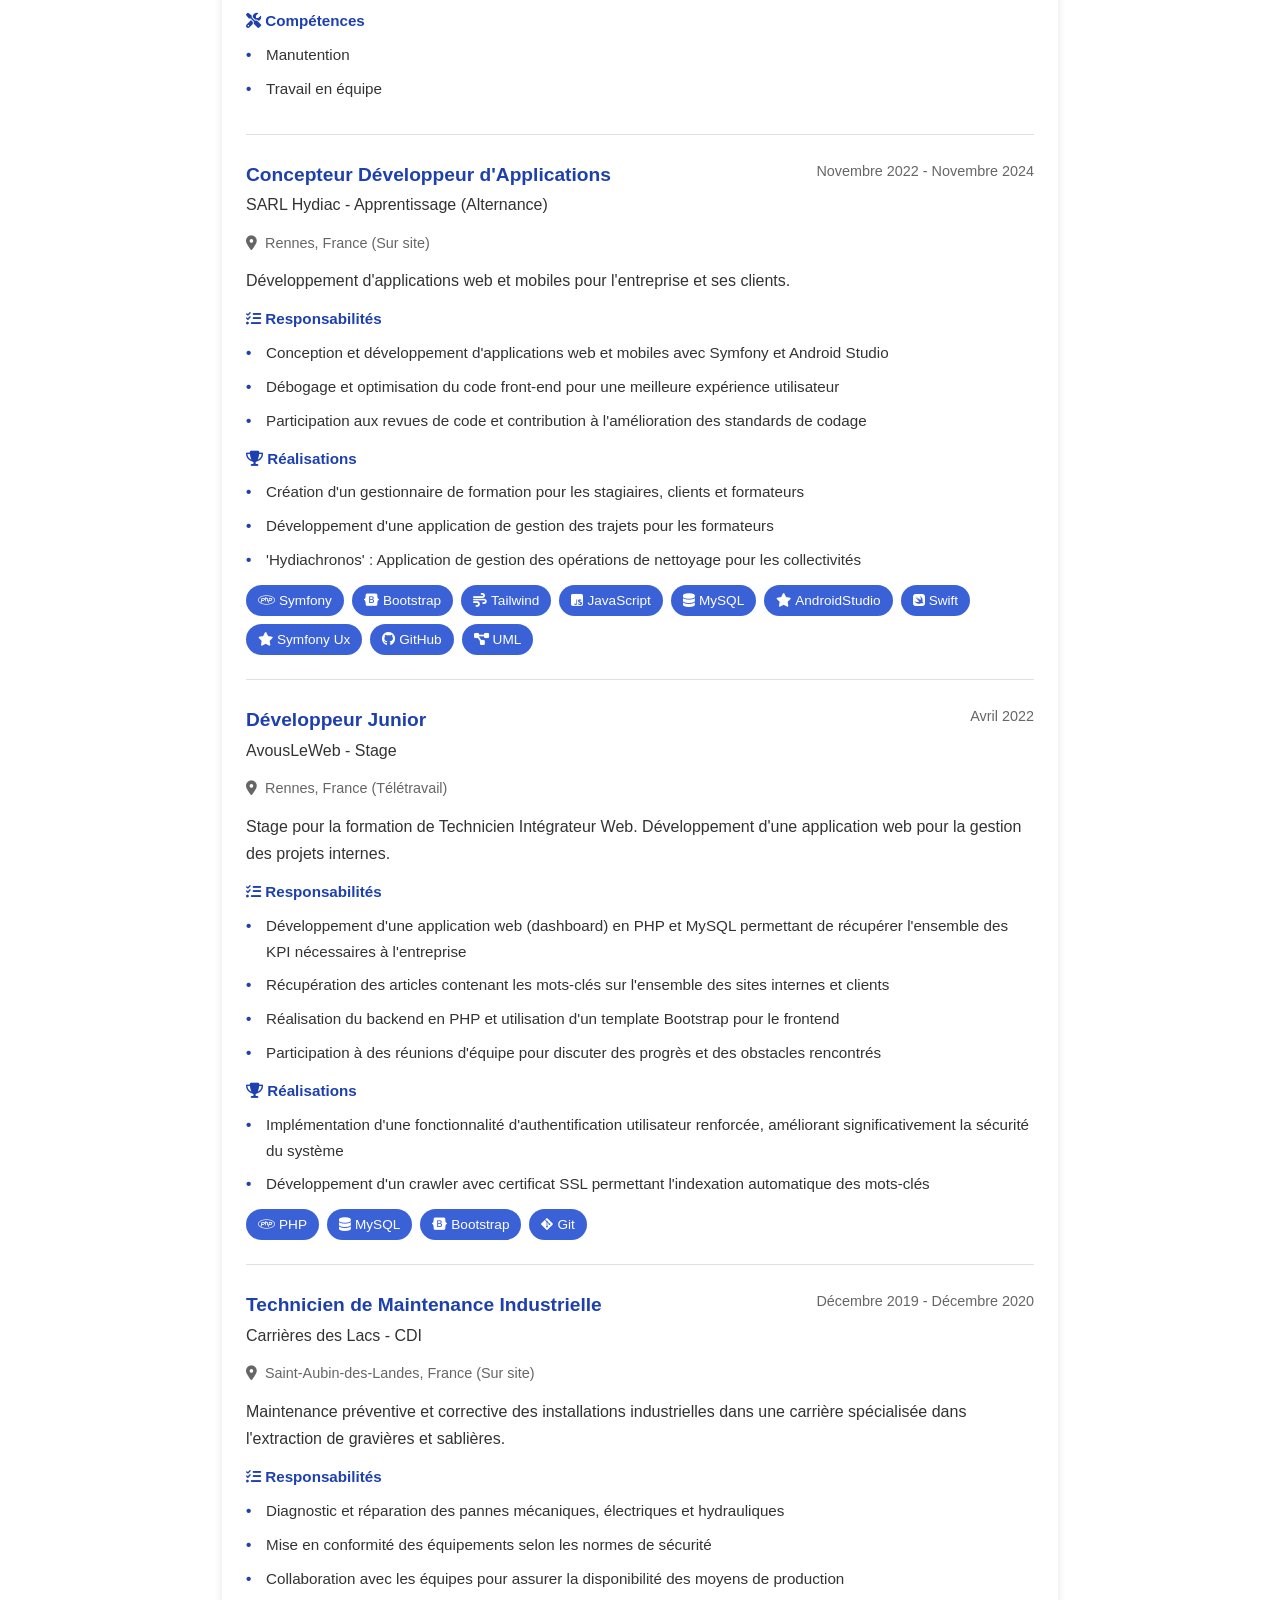
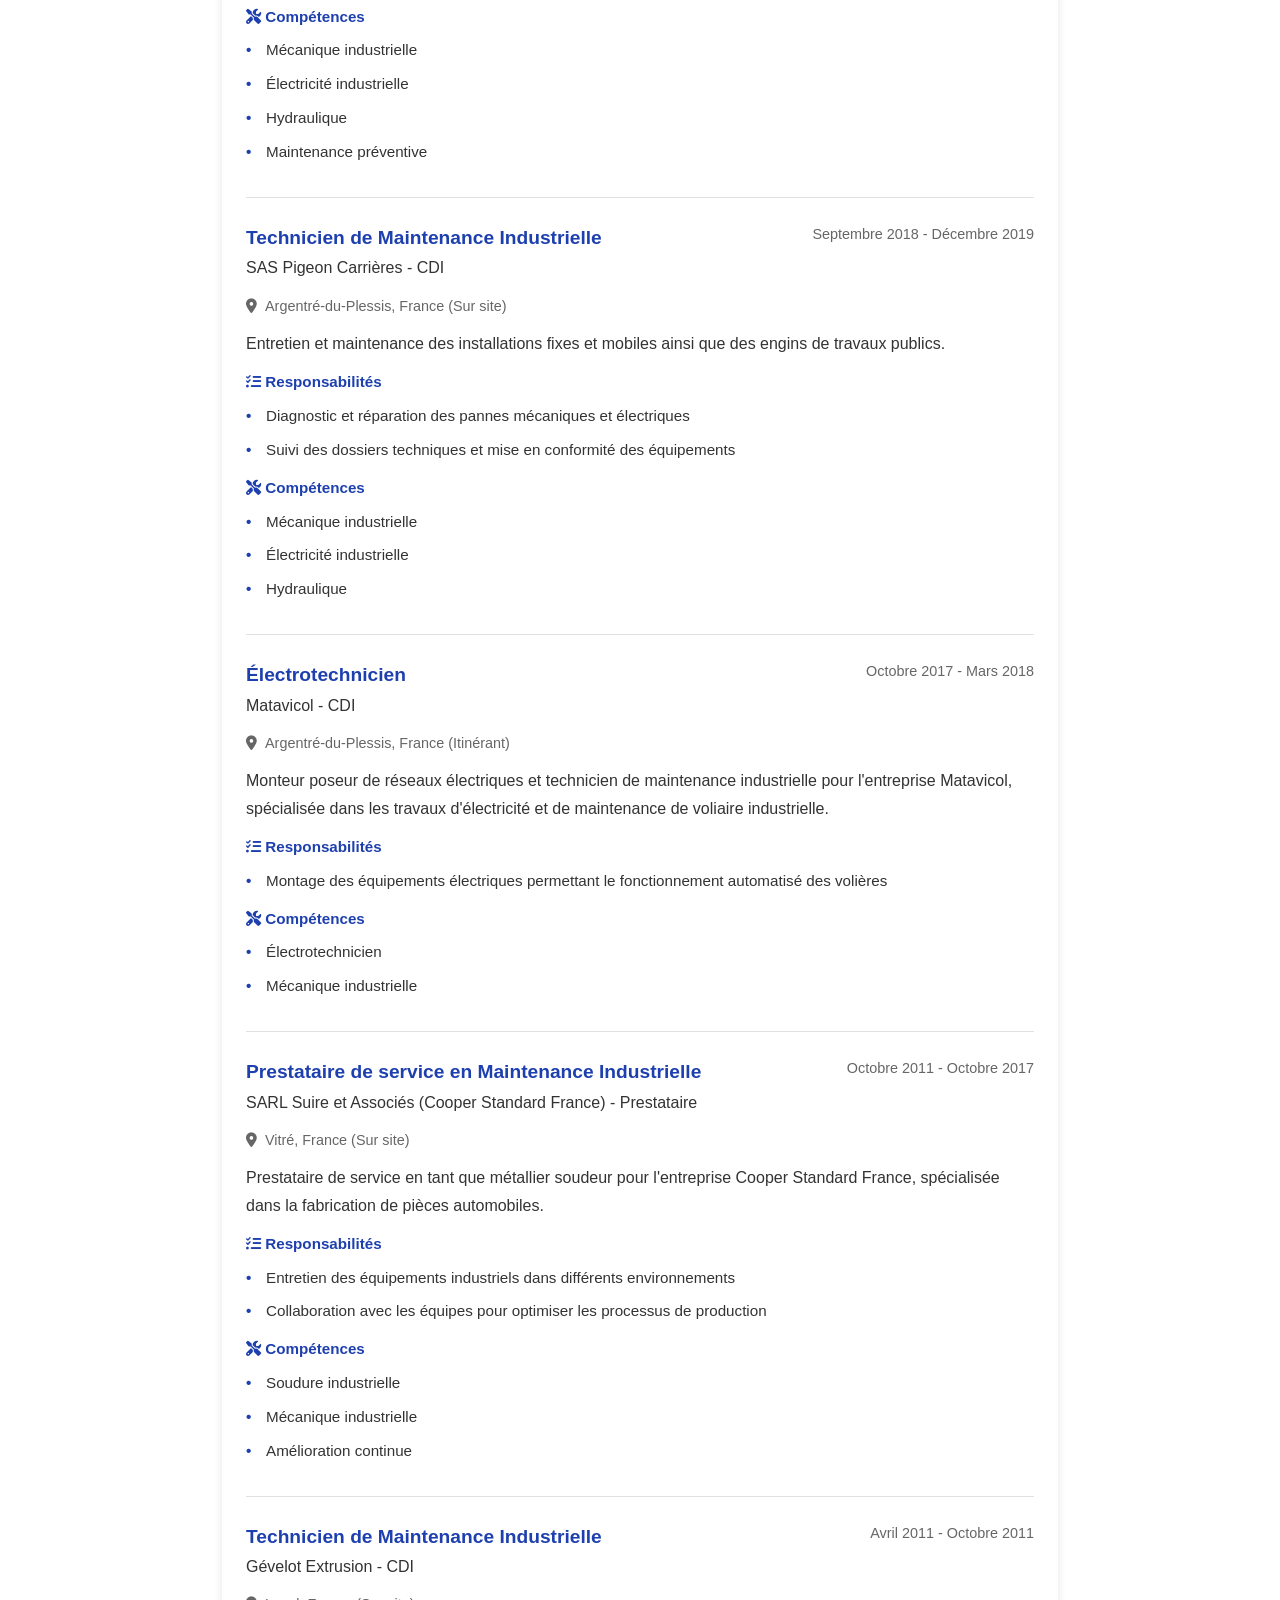
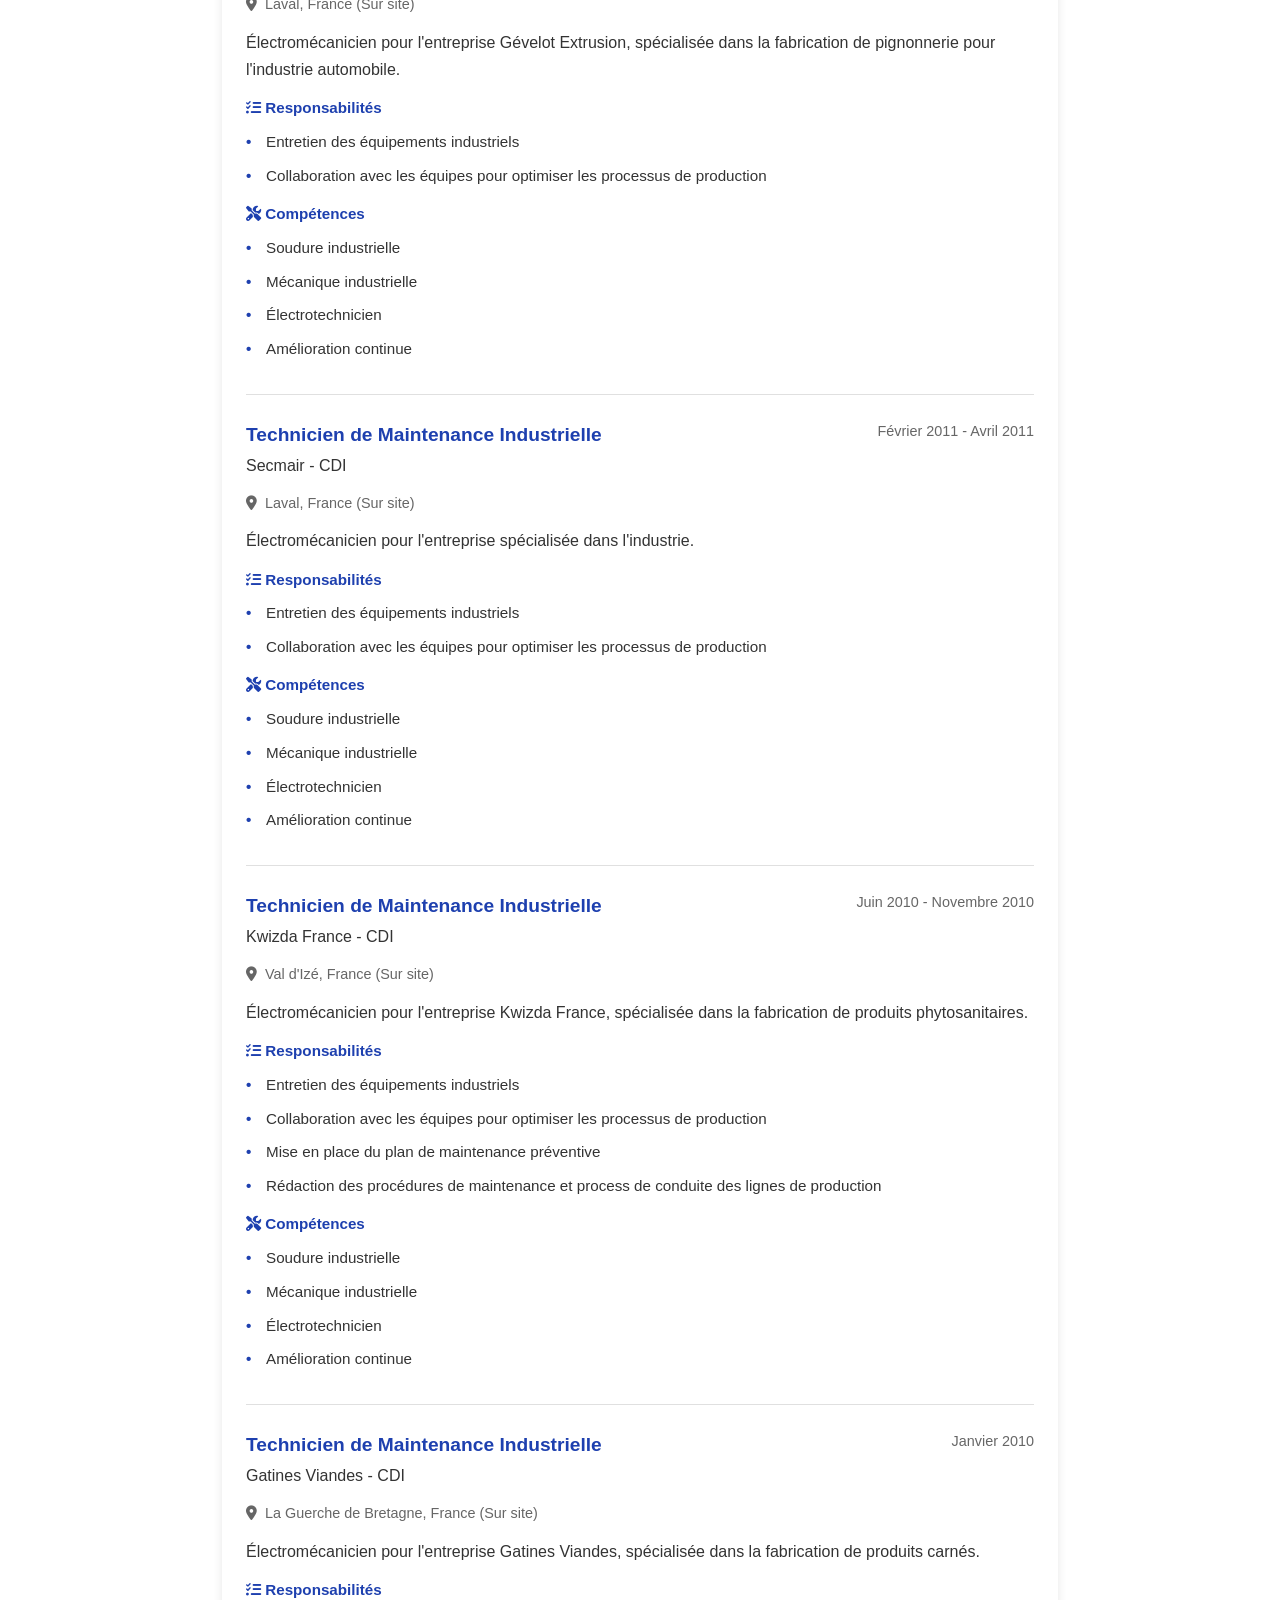
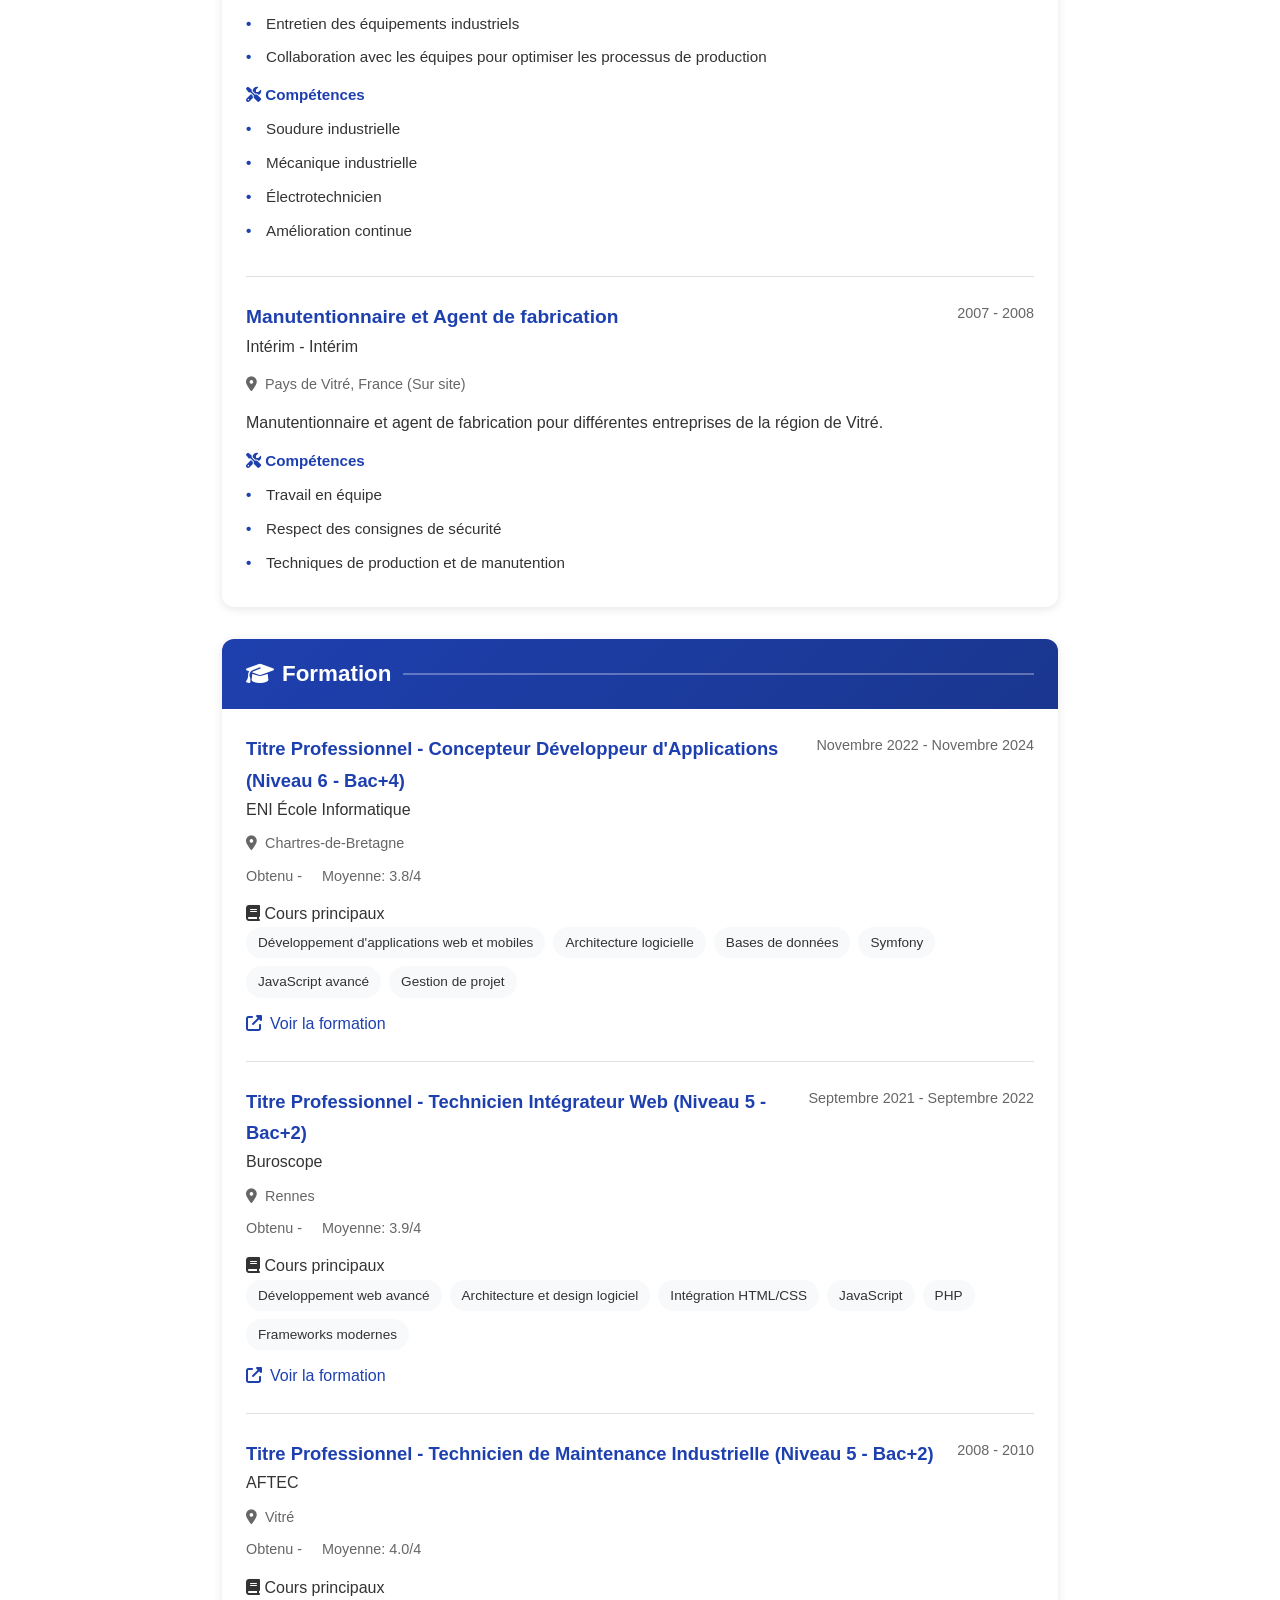
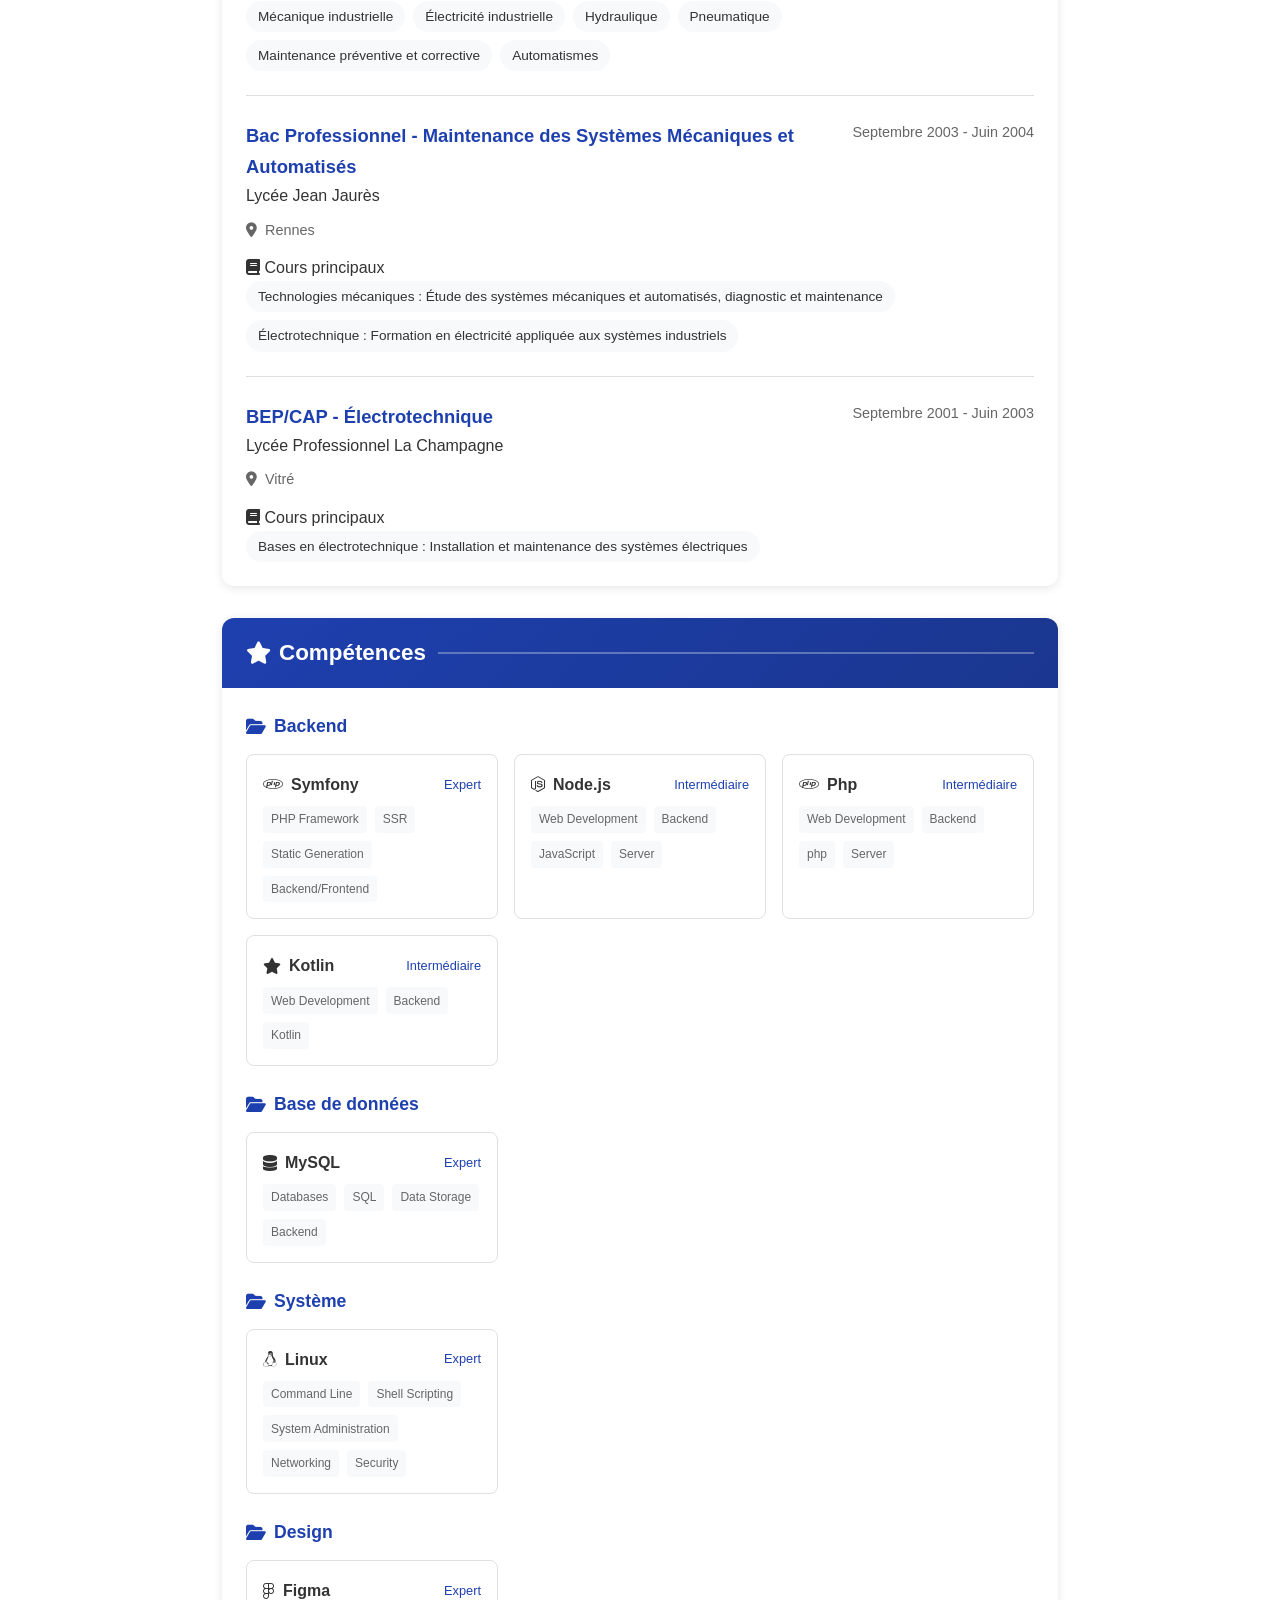
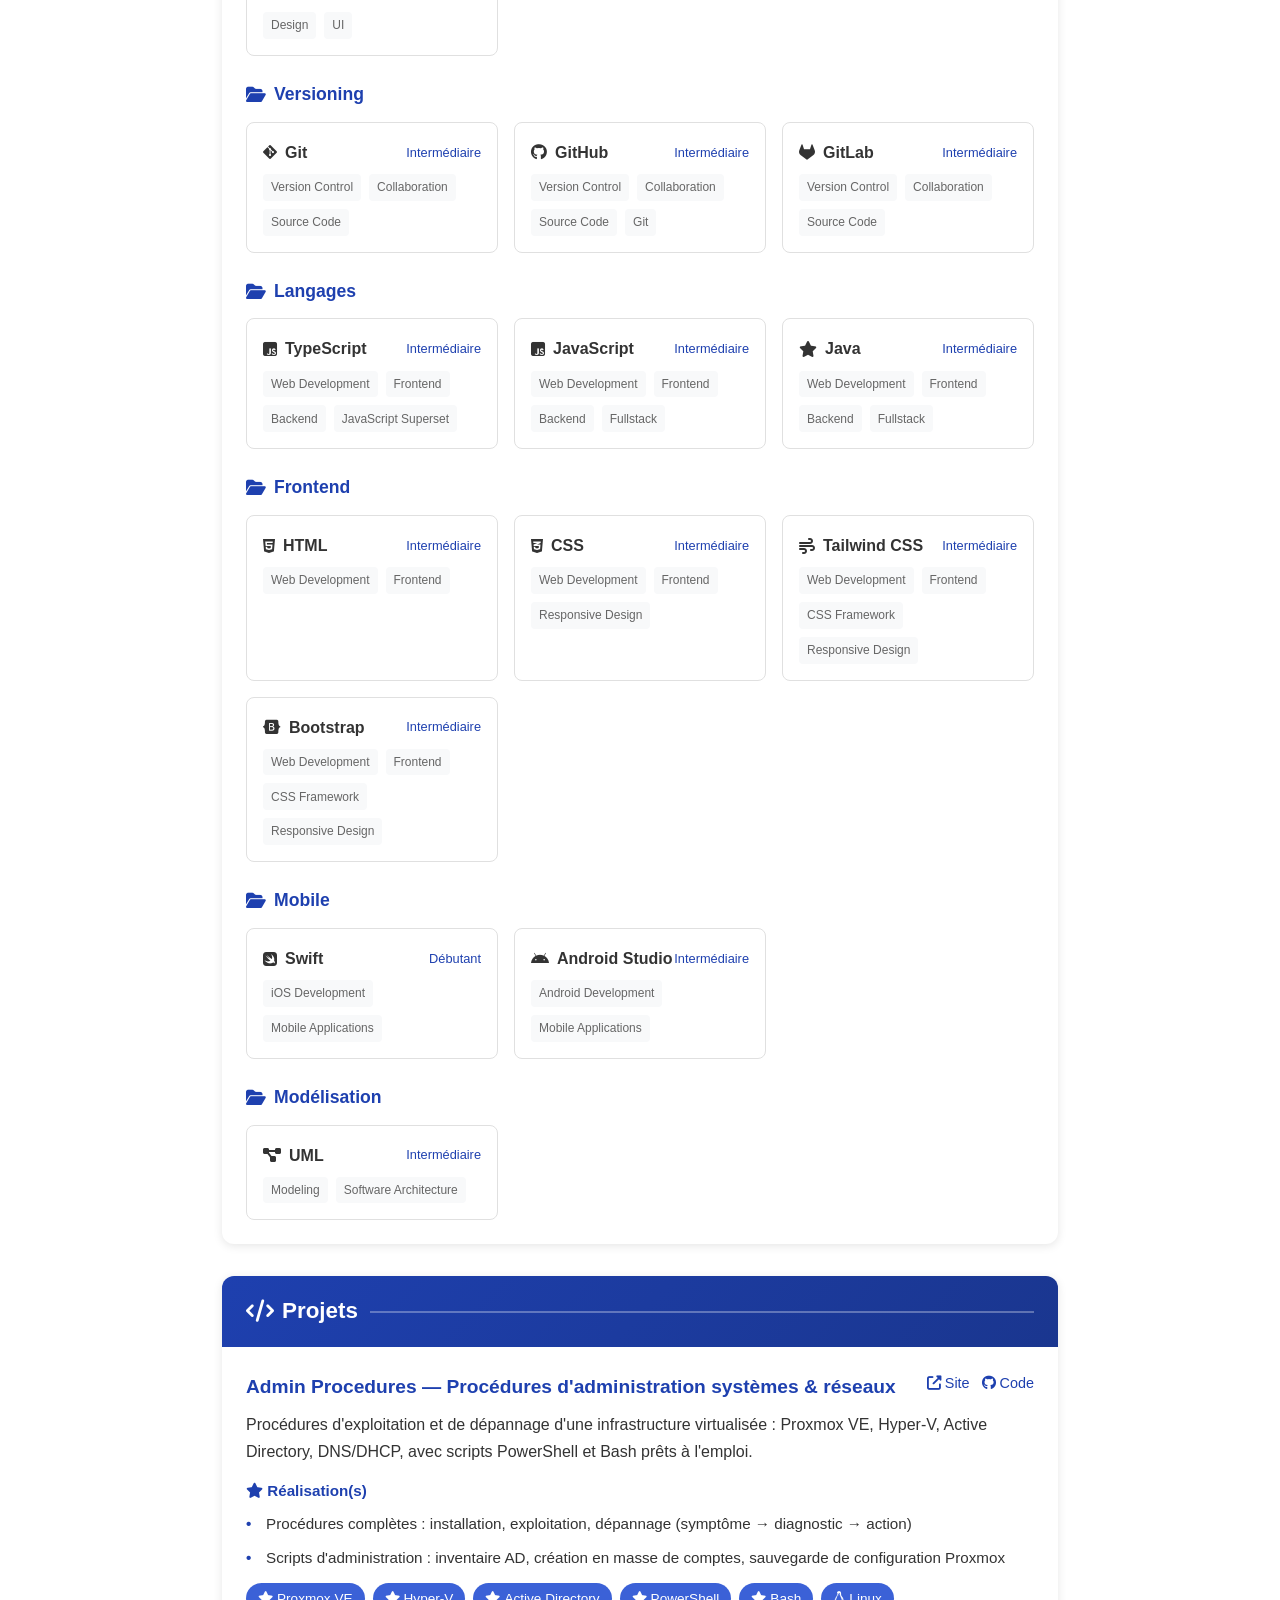
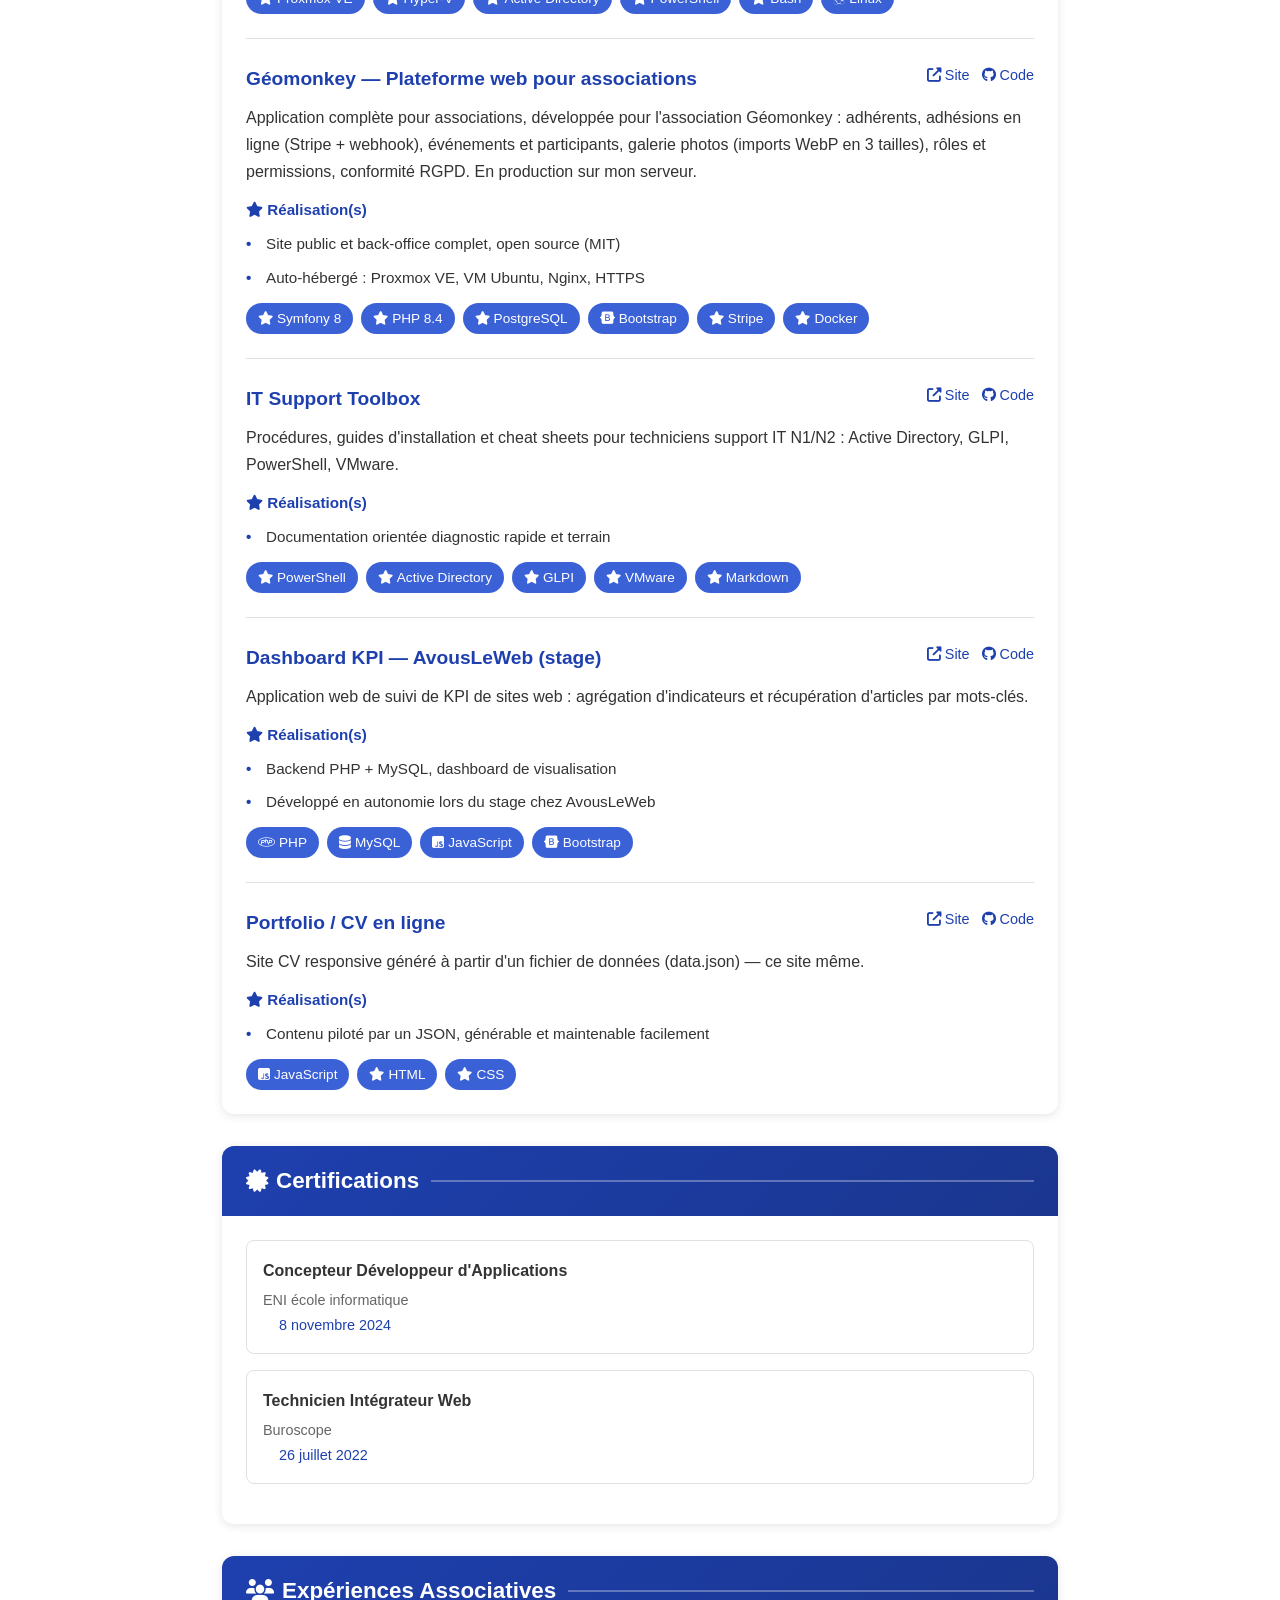
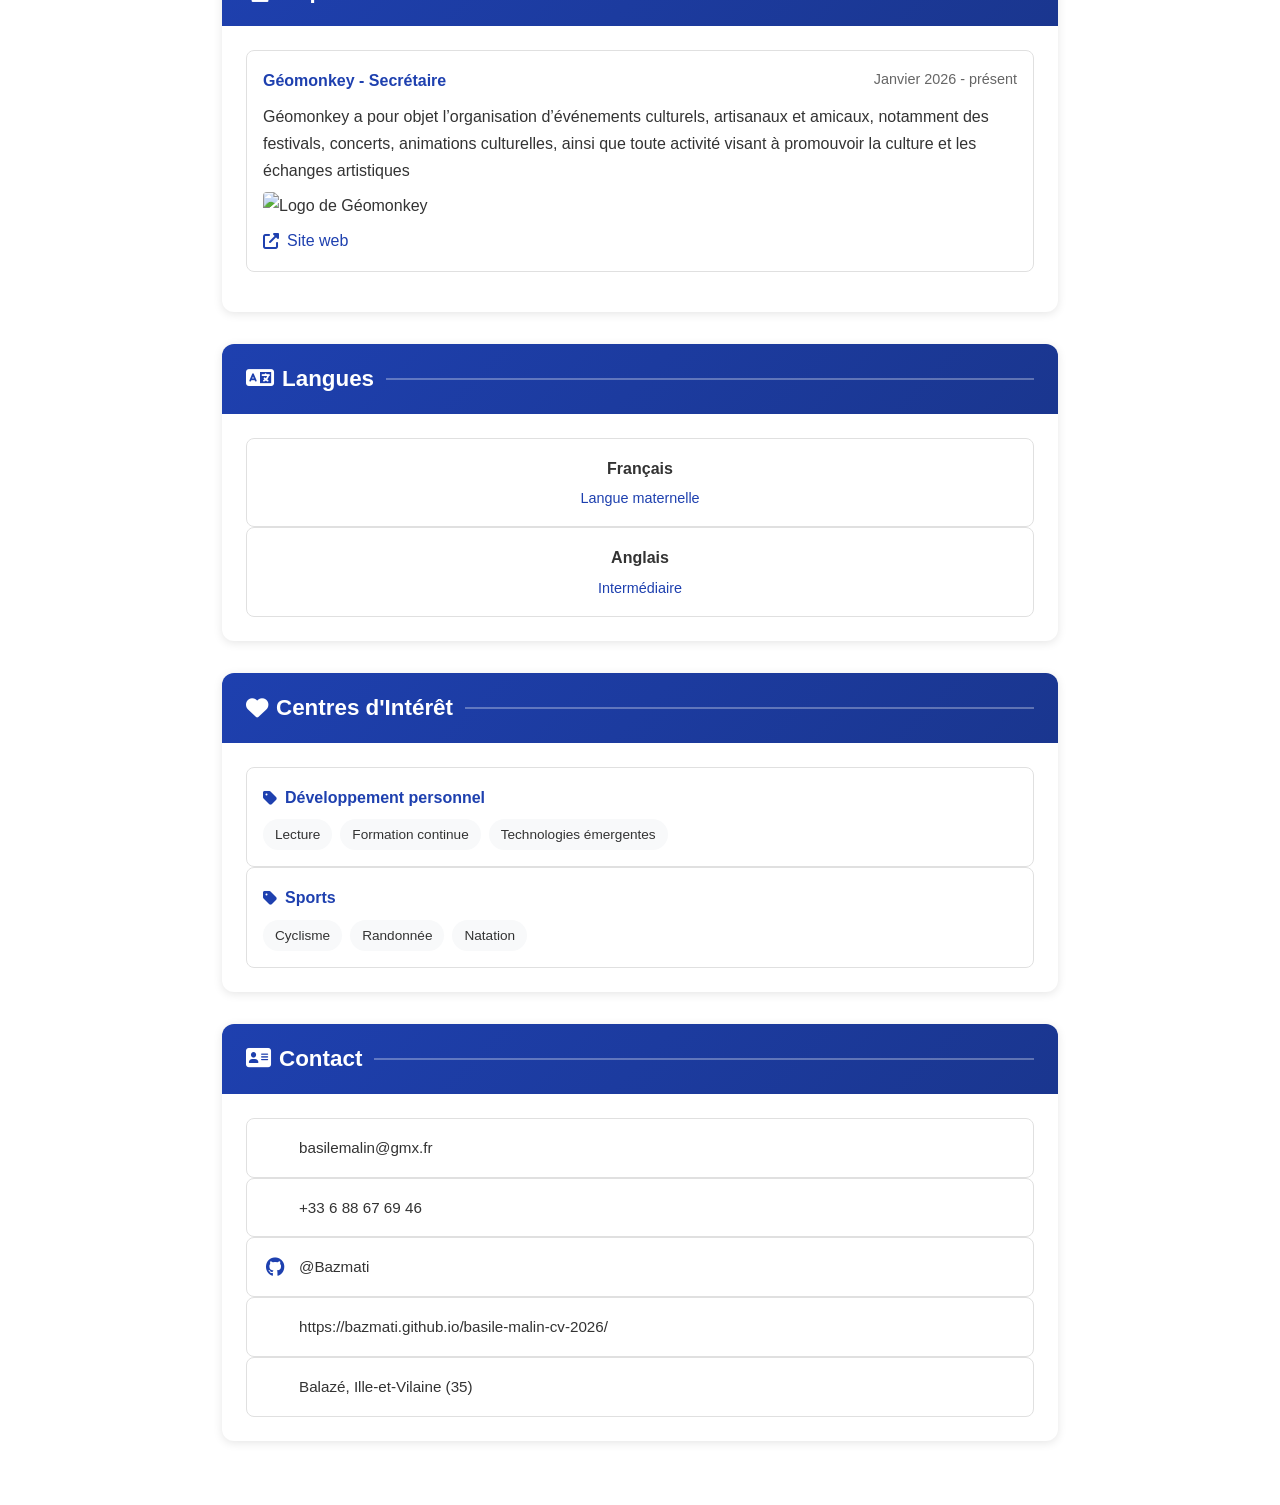
==== commit 46d65554: "Revise job title and summary in index.html Updated job title and summary to reflect new role and ski" ====
--- a/index.html
+++ b/index.html
@@ -31,8 +31,8 @@
         
         <div class="header-text">
           <h1 class="cv-name">Basile Malin</h1>
-          <p class="cv-job-title">Support &amp; Développement — Administration systèmes</p>
-          <p class="cv-summary">Concepteur développeur de formation (ENI), je me destine au support informatique N1/N2 et à l'exploitation. J'administre ma propre infrastructure (Proxmox VE, VM Ubuntu, serveurs web en production) et je documente mes procédures sur GitHub. Après 12 ans de maintenance industrielle, j'apporte au support une culture du terrain : diagnostic, utilisateurs, procédures.</p>
+          <p class="cv-job-title">Concepteur-Développeur d'Applications — Administration & support en second temps/p>
+          <p class="cv-summary">Concepteur-développeur d'applications (ENI 2022-2024), je construis des applications web complètes avec Symfony/PHP 8 et PostgreSQL — de la conception à la mise en production. Habitué à administrer ma propre infrastructure (serveur Ubuntu, nginx, Docker, Proxmox VE), je maîtrise l'ensemble de la chaîne dev → déploiement. Après 12 ans de maintenance industrielle, j'apporte au développement une culture du concret : du code qui marche, pour de vrais utilisateurs, avec un vrai terrain en support N1/N2 quand il le faut.</p>
           
           <div class="contact-preview">
             <span class="contact-item"><i class="fas fa-envelope"></i> <a href="mailto:%62asile%6dalin%40g%6dx%2efr" class="contact-link">basilemalin@gmx.fr</a></span>
@@ -124,7 +124,13 @@
       <div id="contact-list" class="section-content"></div>
     </section>
   </div>
-
+  
+  <noscript>
+    <h1>Basile Malin — Support & Développement, Administration systèmes</h1>
+    <p>Concepteur développeur de formation (ENI), je me destine au support informatique N1/N2...
+    Compétences : PHP, Symfony, JavaScript, MySQL, Linux, Proxmox VE, Ubuntu, Git, UML.</p>
+    <p>Contact : basilemalin@gmx.fr — Balazé, Ille-et-Vilaine (35).</p>
+  </noscript>
   <script src="script.js"></script>
 </body>
 </html>
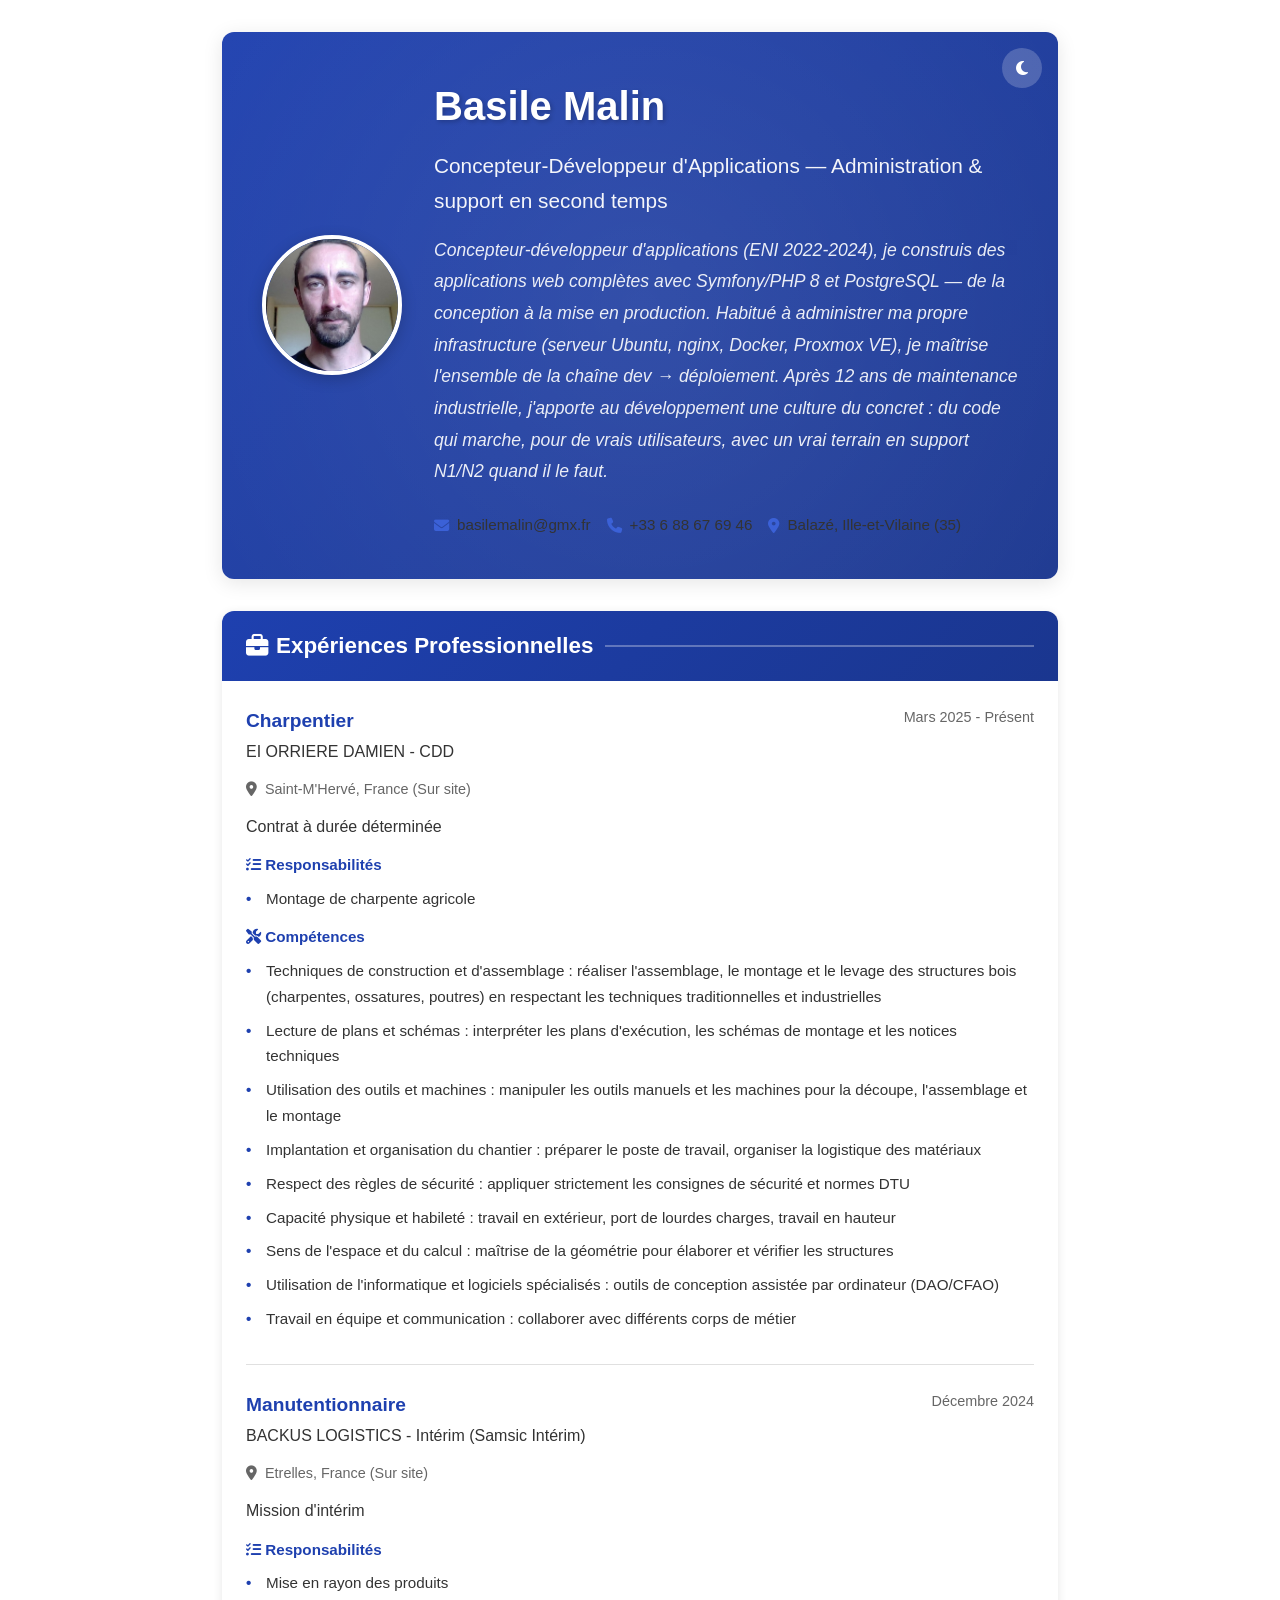
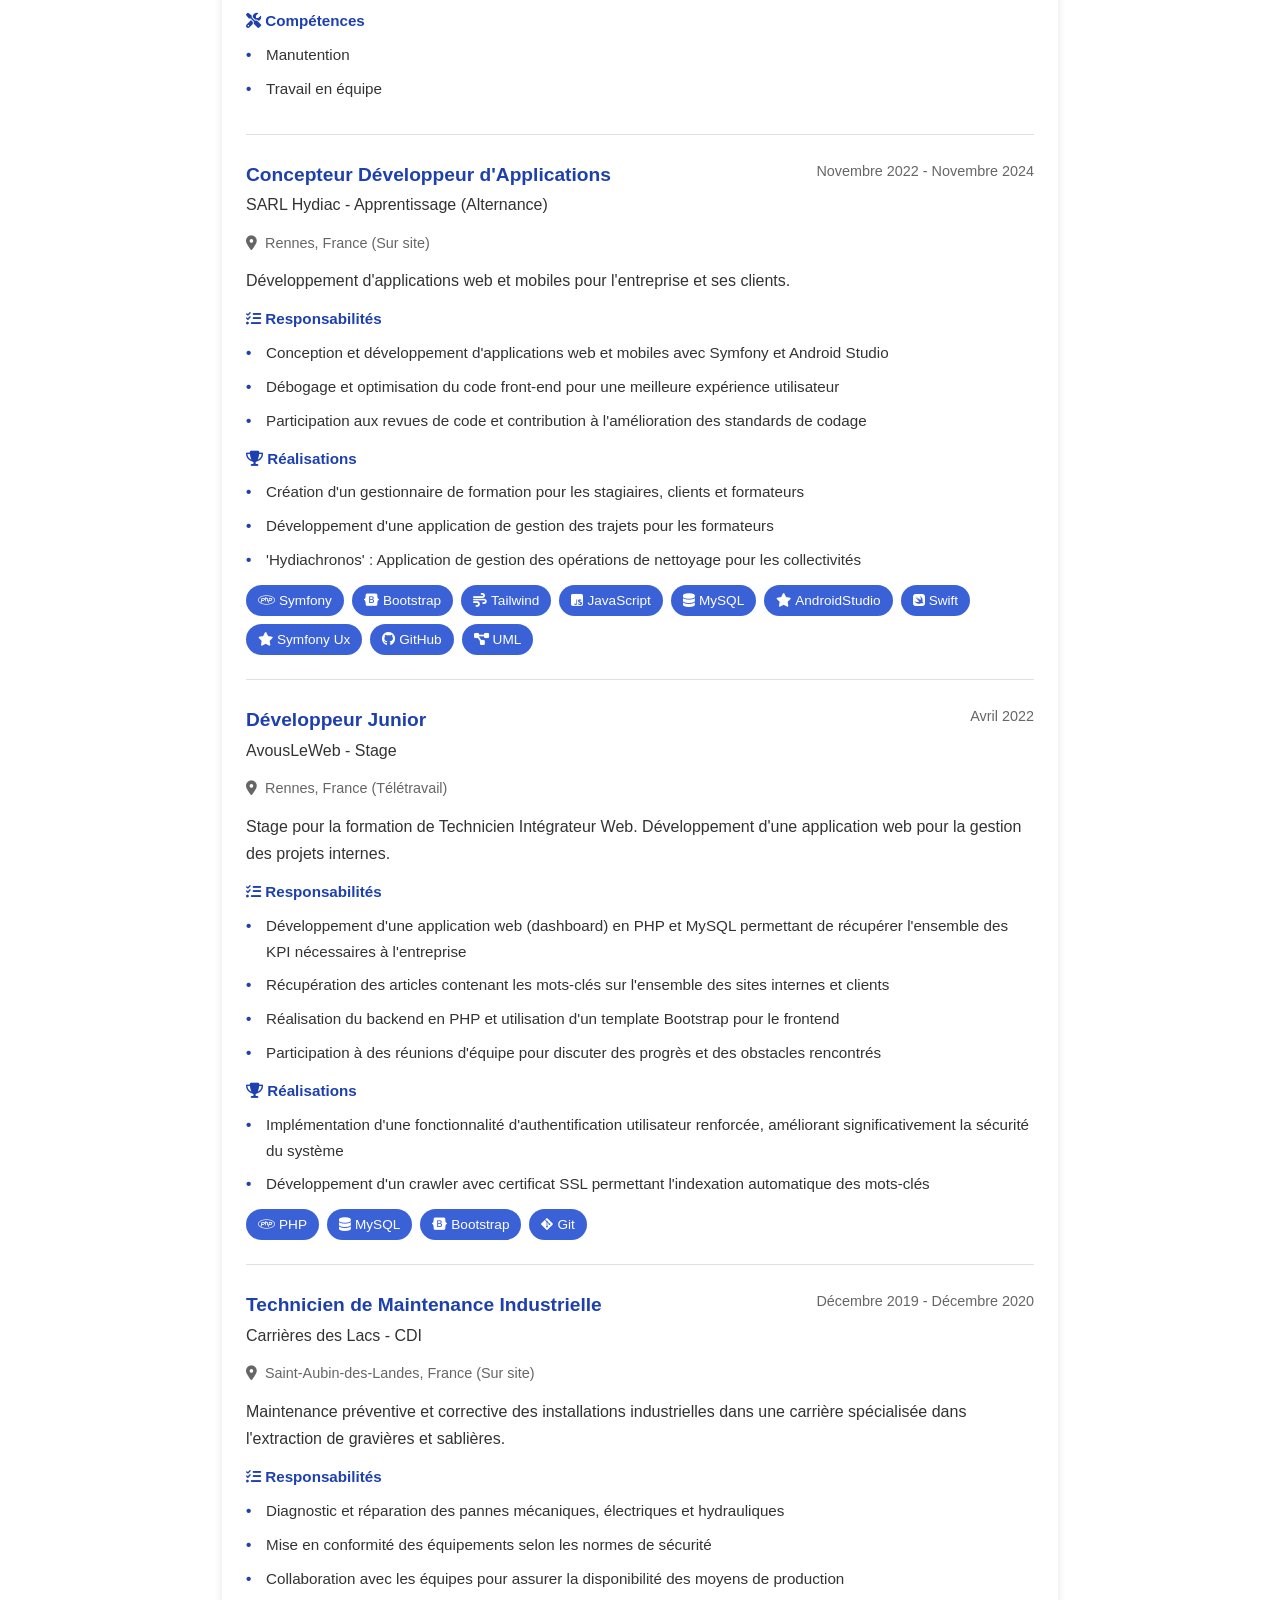
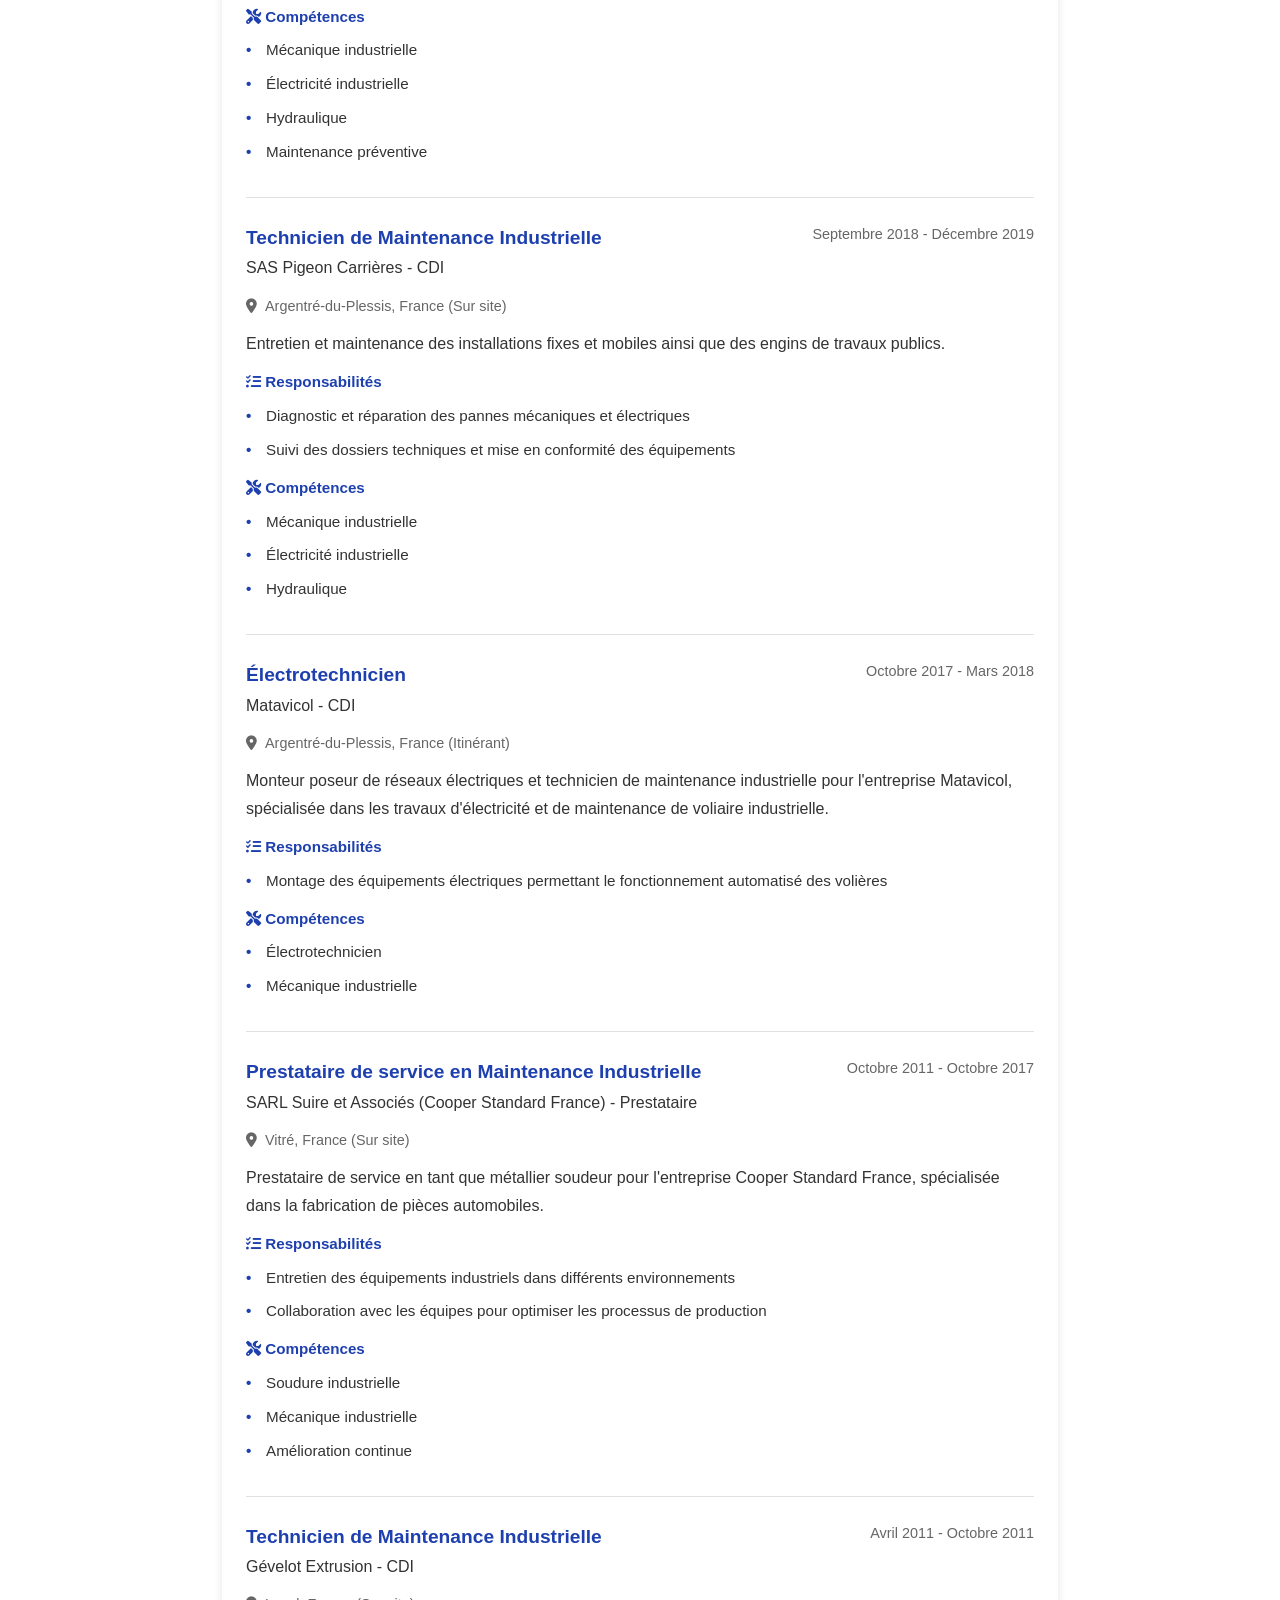
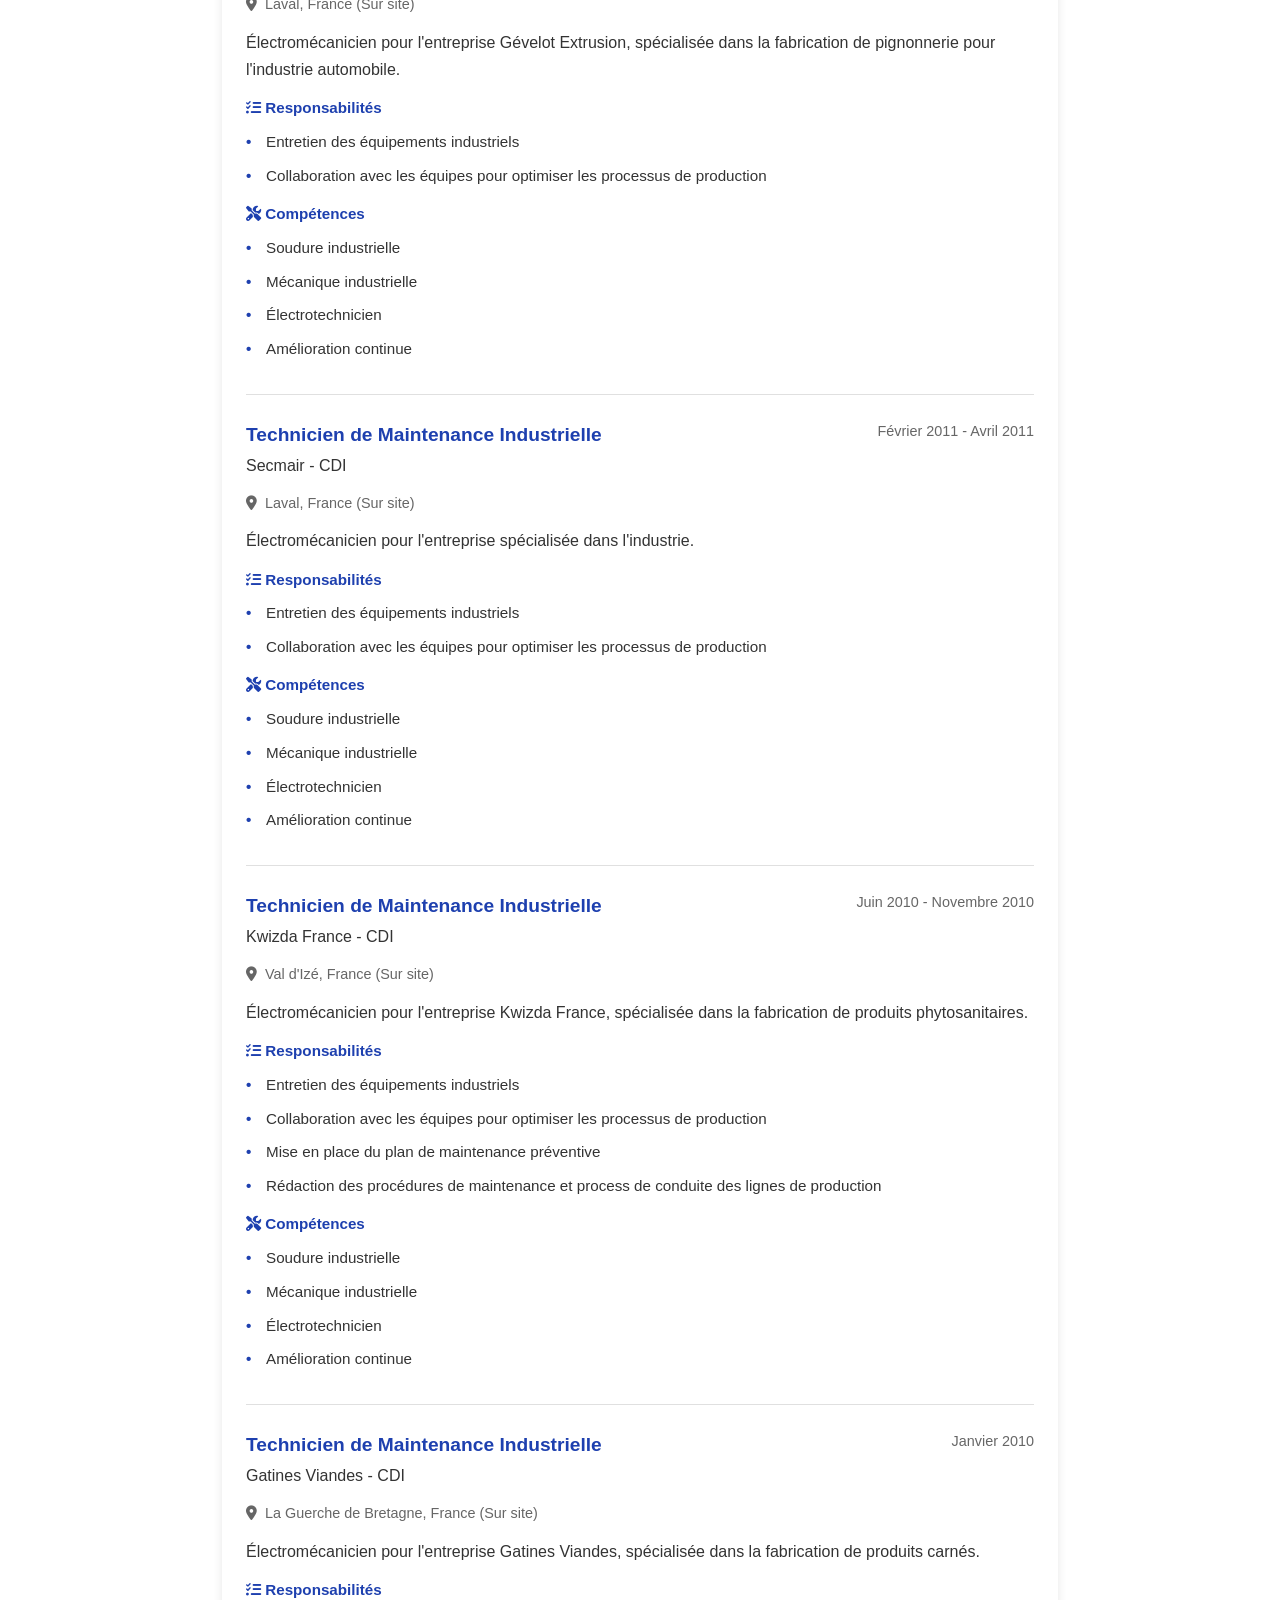
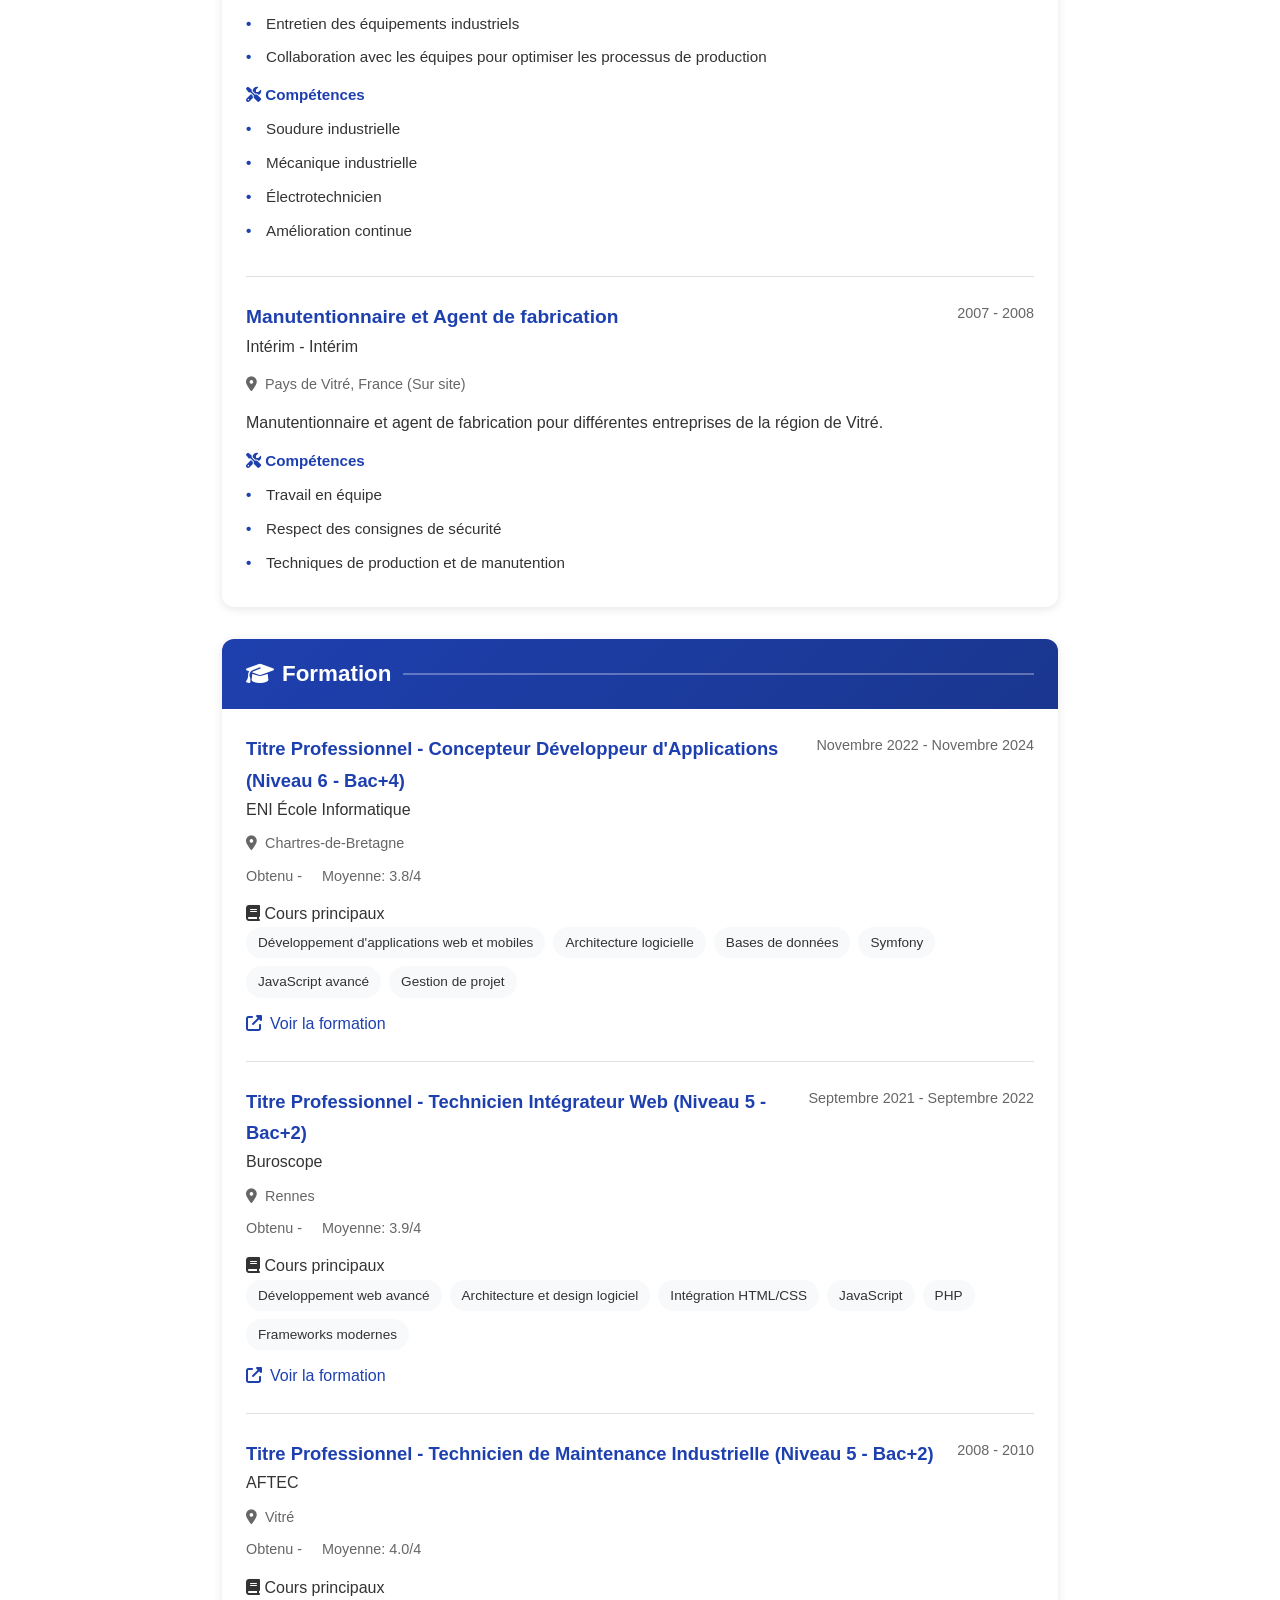
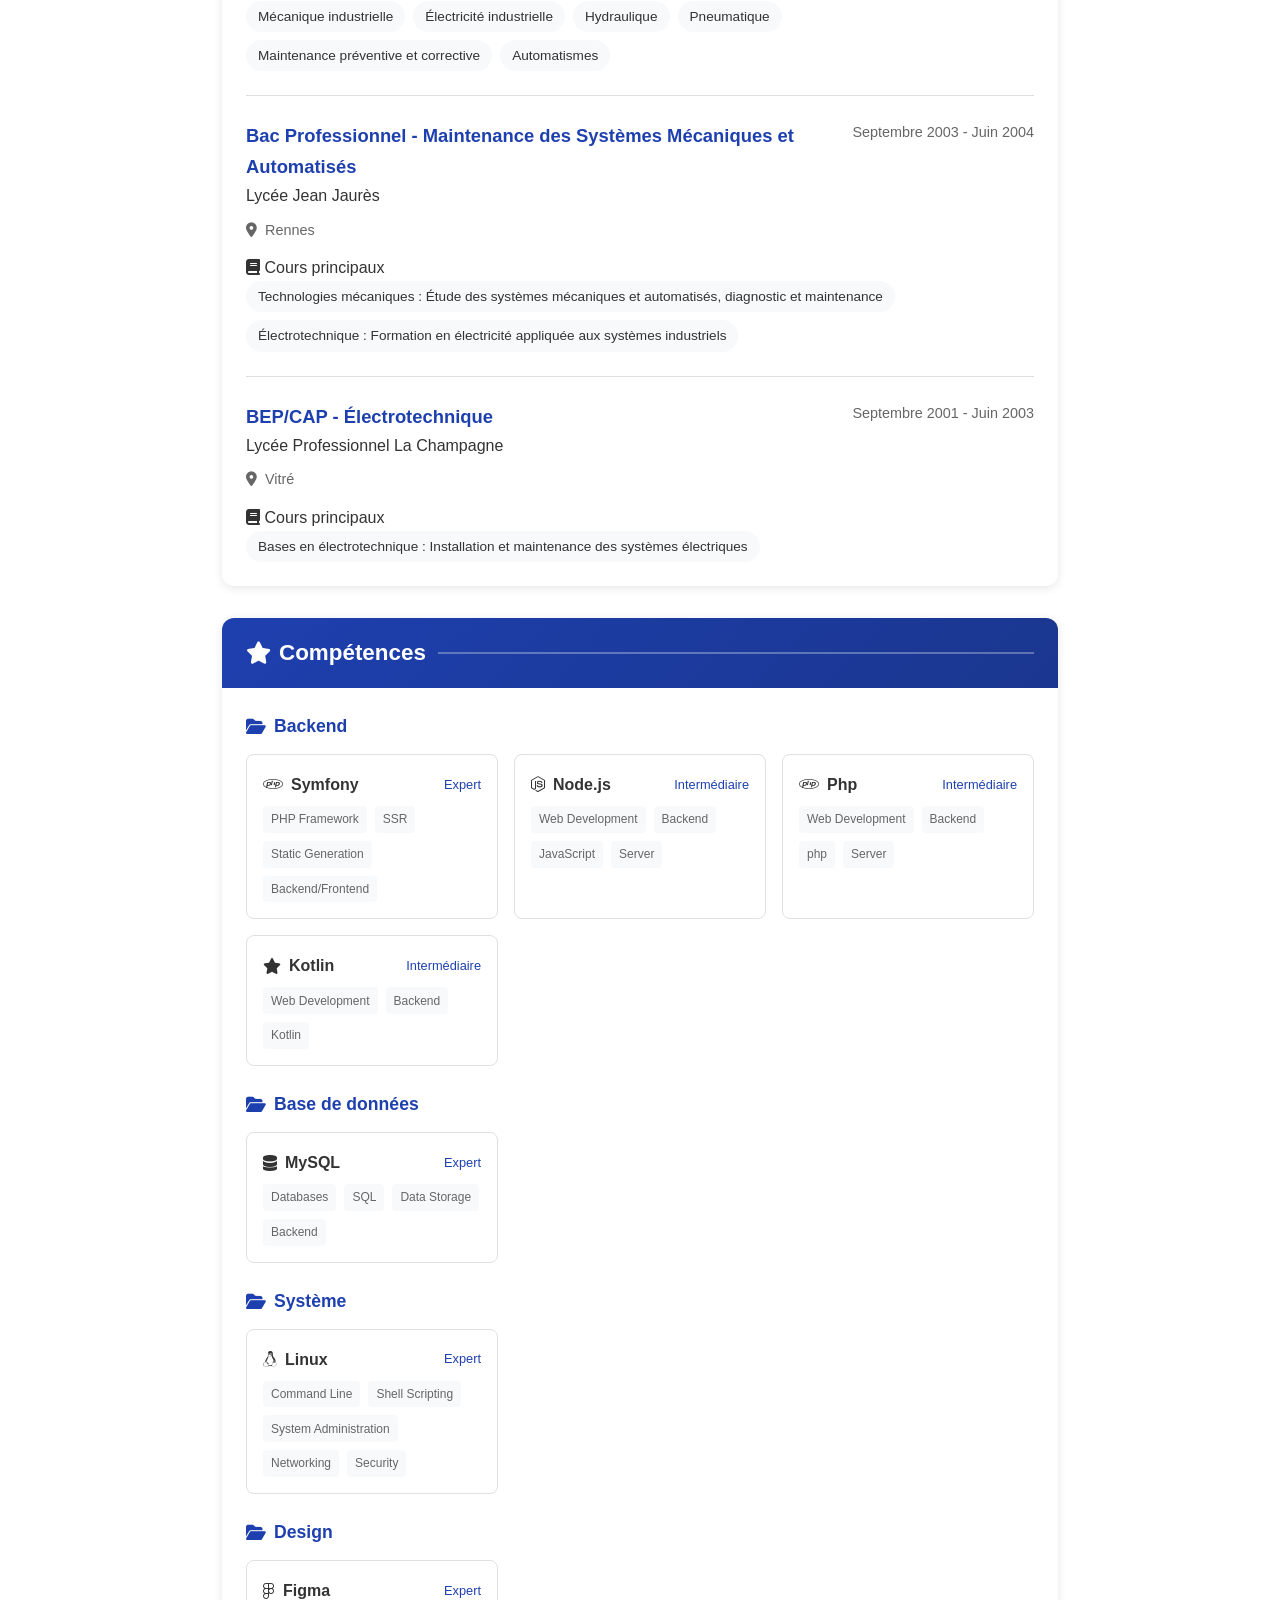
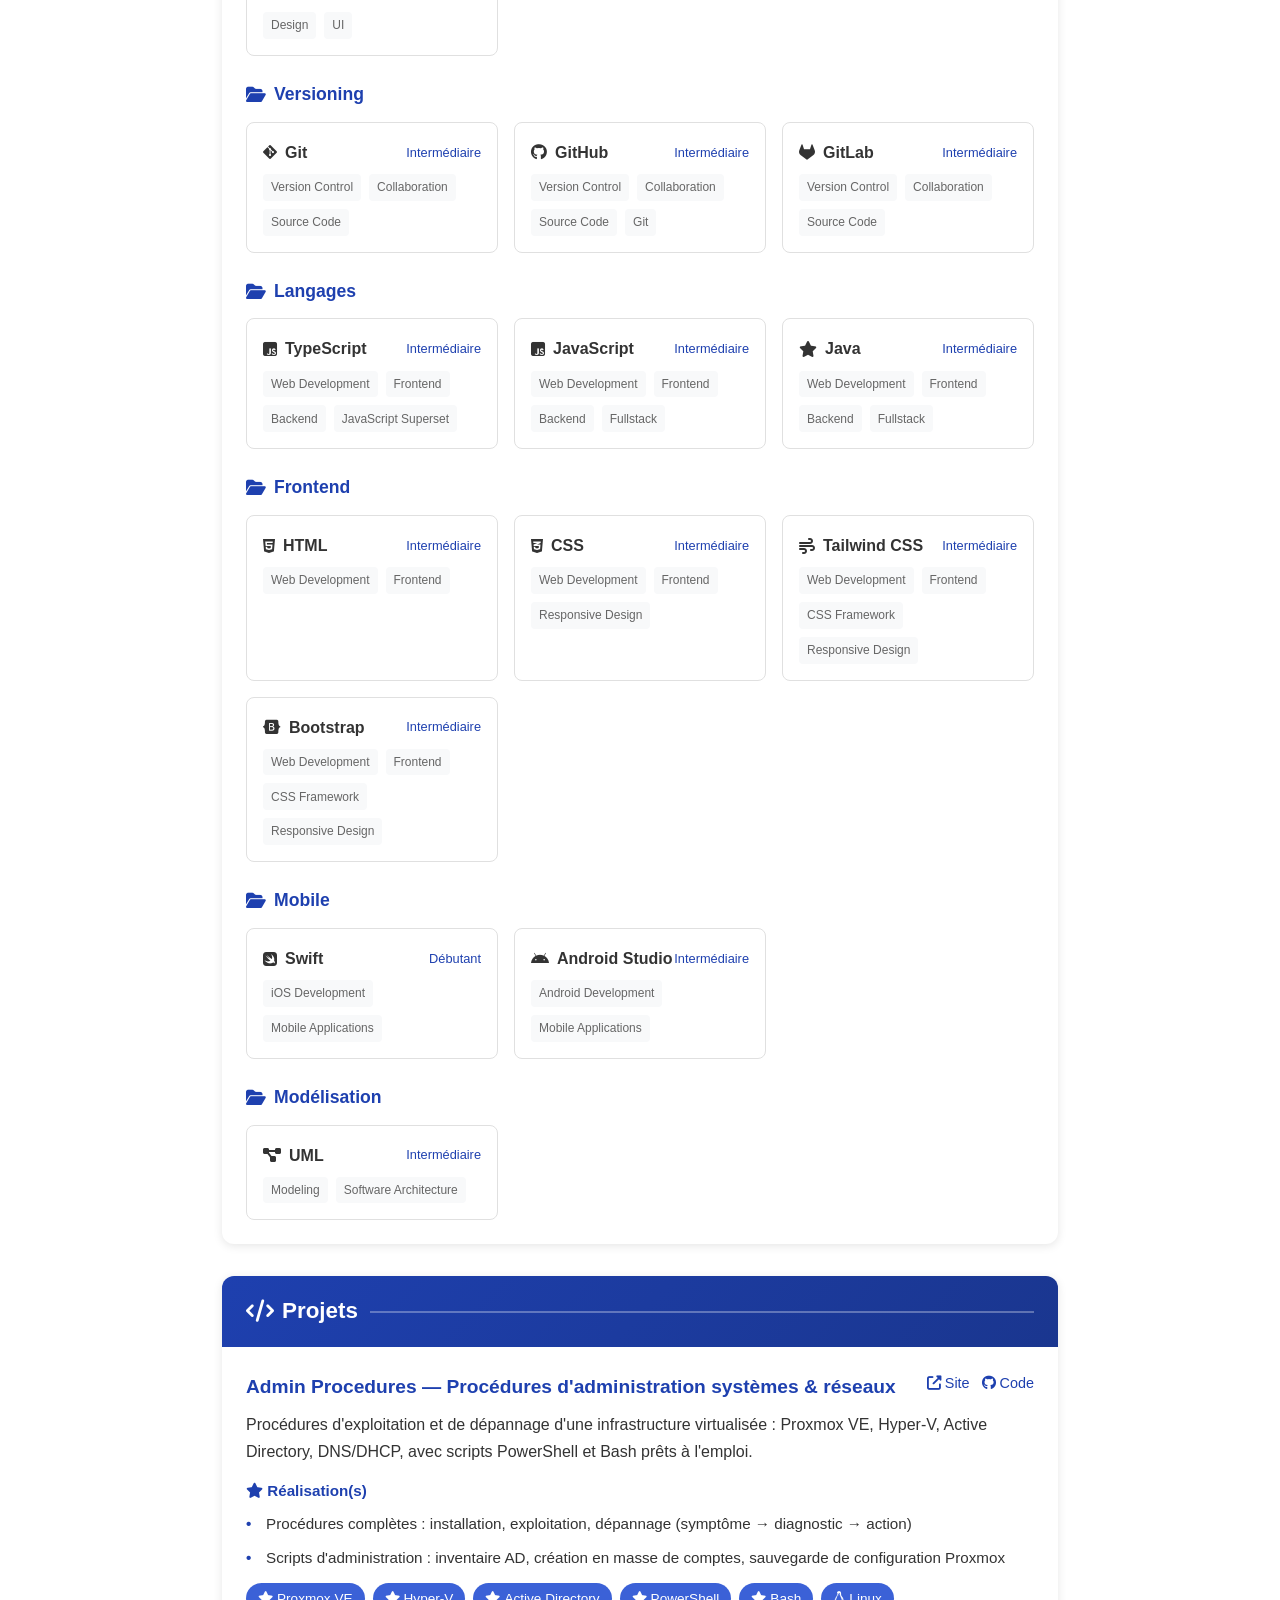
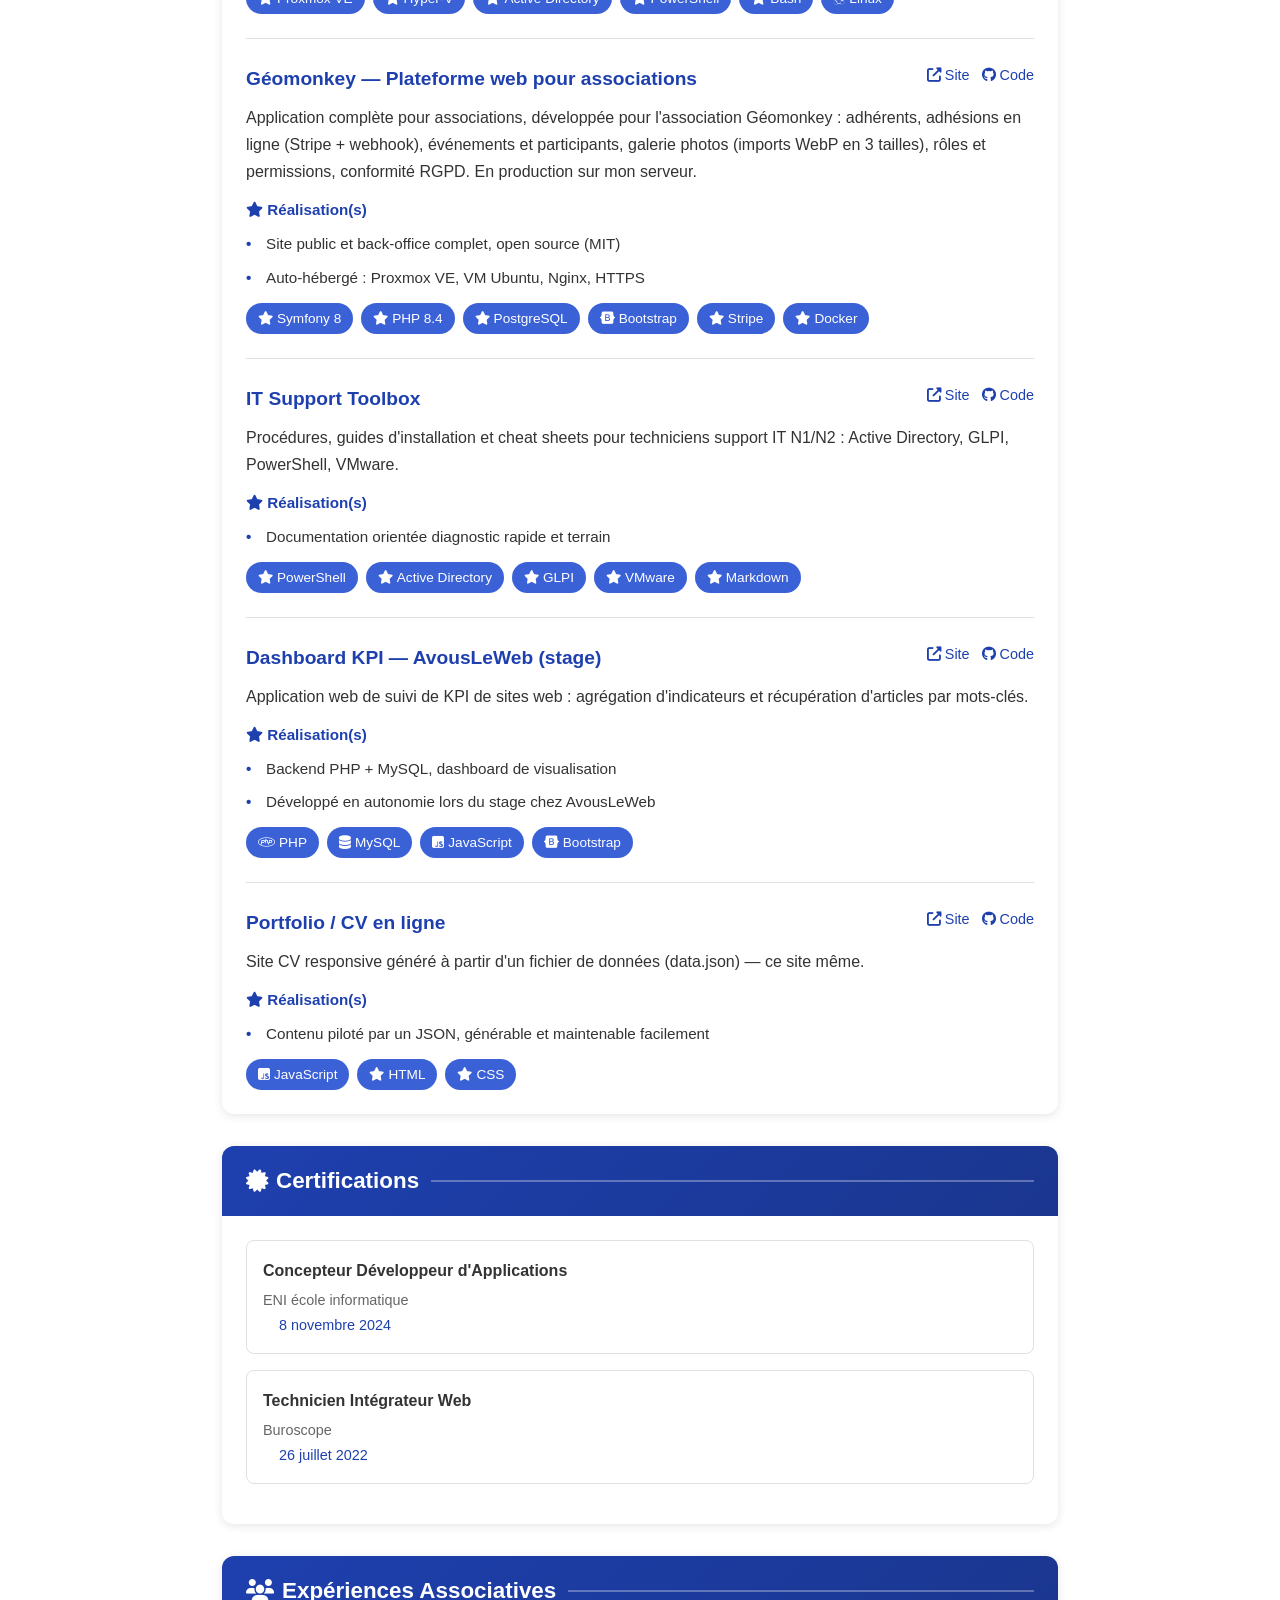
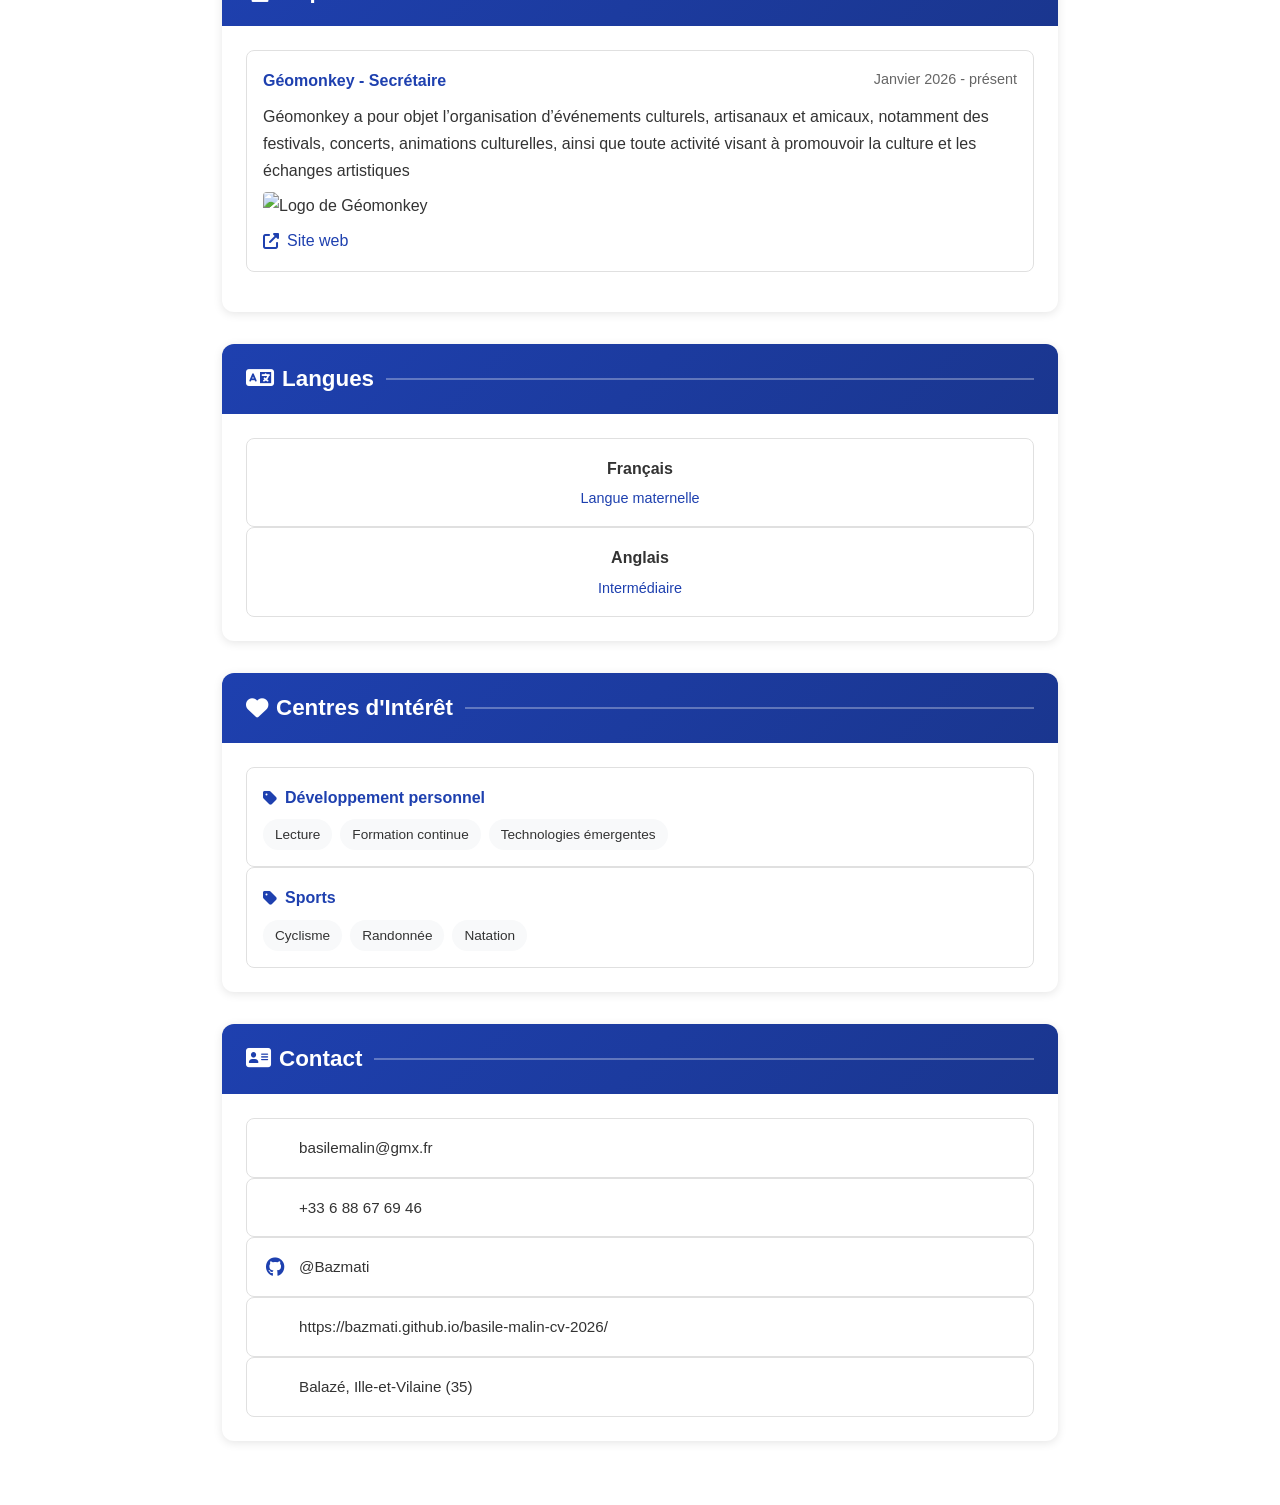
==== commit c4933be6: "Fix closing tag for cv-job-title paragraph" ====
--- a/index.html
+++ b/index.html
@@ -5,7 +5,7 @@
   <meta name="viewport" content="width=device-width, initial-scale=1.0">
 
   <title>CV — Basile Malin — Support & Développement, Administration systèmes</title>
-  <meta name="description" content="CV de Basile Malin : concepteur-développeur (ENI), support N1/N2, administration de serveurs Ubuntu/Proxmox, PHP/Symfony. Basé en Ille-et-Vilaine (35).">
+  <meta name="description" content="CV de Basile Malin — Concepteur-Développeur d'Applications (Symfony, PHP 8, PostgreSQL, Docker). Développe aussi l'administration de serveurs Ubuntu/nginx et le support N1/N2.">
   <link rel="canonical" href="https://bazmati.github.io/basile-malin-cv-2026/">
   <link rel="icon" href="favicon.png">
   <meta property="og:title" content="CV — Basile Malin">
@@ -31,7 +31,7 @@
         
         <div class="header-text">
           <h1 class="cv-name">Basile Malin</h1>
-          <p class="cv-job-title">Concepteur-Développeur d'Applications — Administration & support en second temps/p>
+          <p class="cv-job-title">Concepteur-Développeur d'Applications — Administration & support en second temps</p>
           <p class="cv-summary">Concepteur-développeur d'applications (ENI 2022-2024), je construis des applications web complètes avec Symfony/PHP 8 et PostgreSQL — de la conception à la mise en production. Habitué à administrer ma propre infrastructure (serveur Ubuntu, nginx, Docker, Proxmox VE), je maîtrise l'ensemble de la chaîne dev → déploiement. Après 12 ans de maintenance industrielle, j'apporte au développement une culture du concret : du code qui marche, pour de vrais utilisateurs, avec un vrai terrain en support N1/N2 quand il le faut.</p>
           
           <div class="contact-preview">
@@ -126,10 +126,8 @@
   </div>
   
   <noscript>
-    <h1>Basile Malin — Support & Développement, Administration systèmes</h1>
-    <p>Concepteur développeur de formation (ENI), je me destine au support informatique N1/N2...
-    Compétences : PHP, Symfony, JavaScript, MySQL, Linux, Proxmox VE, Ubuntu, Git, UML.</p>
-    <p>Contact : basilemalin@gmx.fr — Balazé, Ille-et-Vilaine (35).</p>
+    <h1>Basile Malin — Concepteur-Développeur d'Applications</h1>
+    <p>Développeur web Symfony / PHP 8 / PostgreSQL / Docker (ENI 2022-2024). Administration de serveurs Ubuntu, nginx, Proxmox VE en autonomie. 12 ans de terrain industriel : diagnostic, utilisateurs, procédures. Basé en Ille-et-Vilaine (35).</p>
   </noscript>
   <script src="script.js"></script>
 </body>
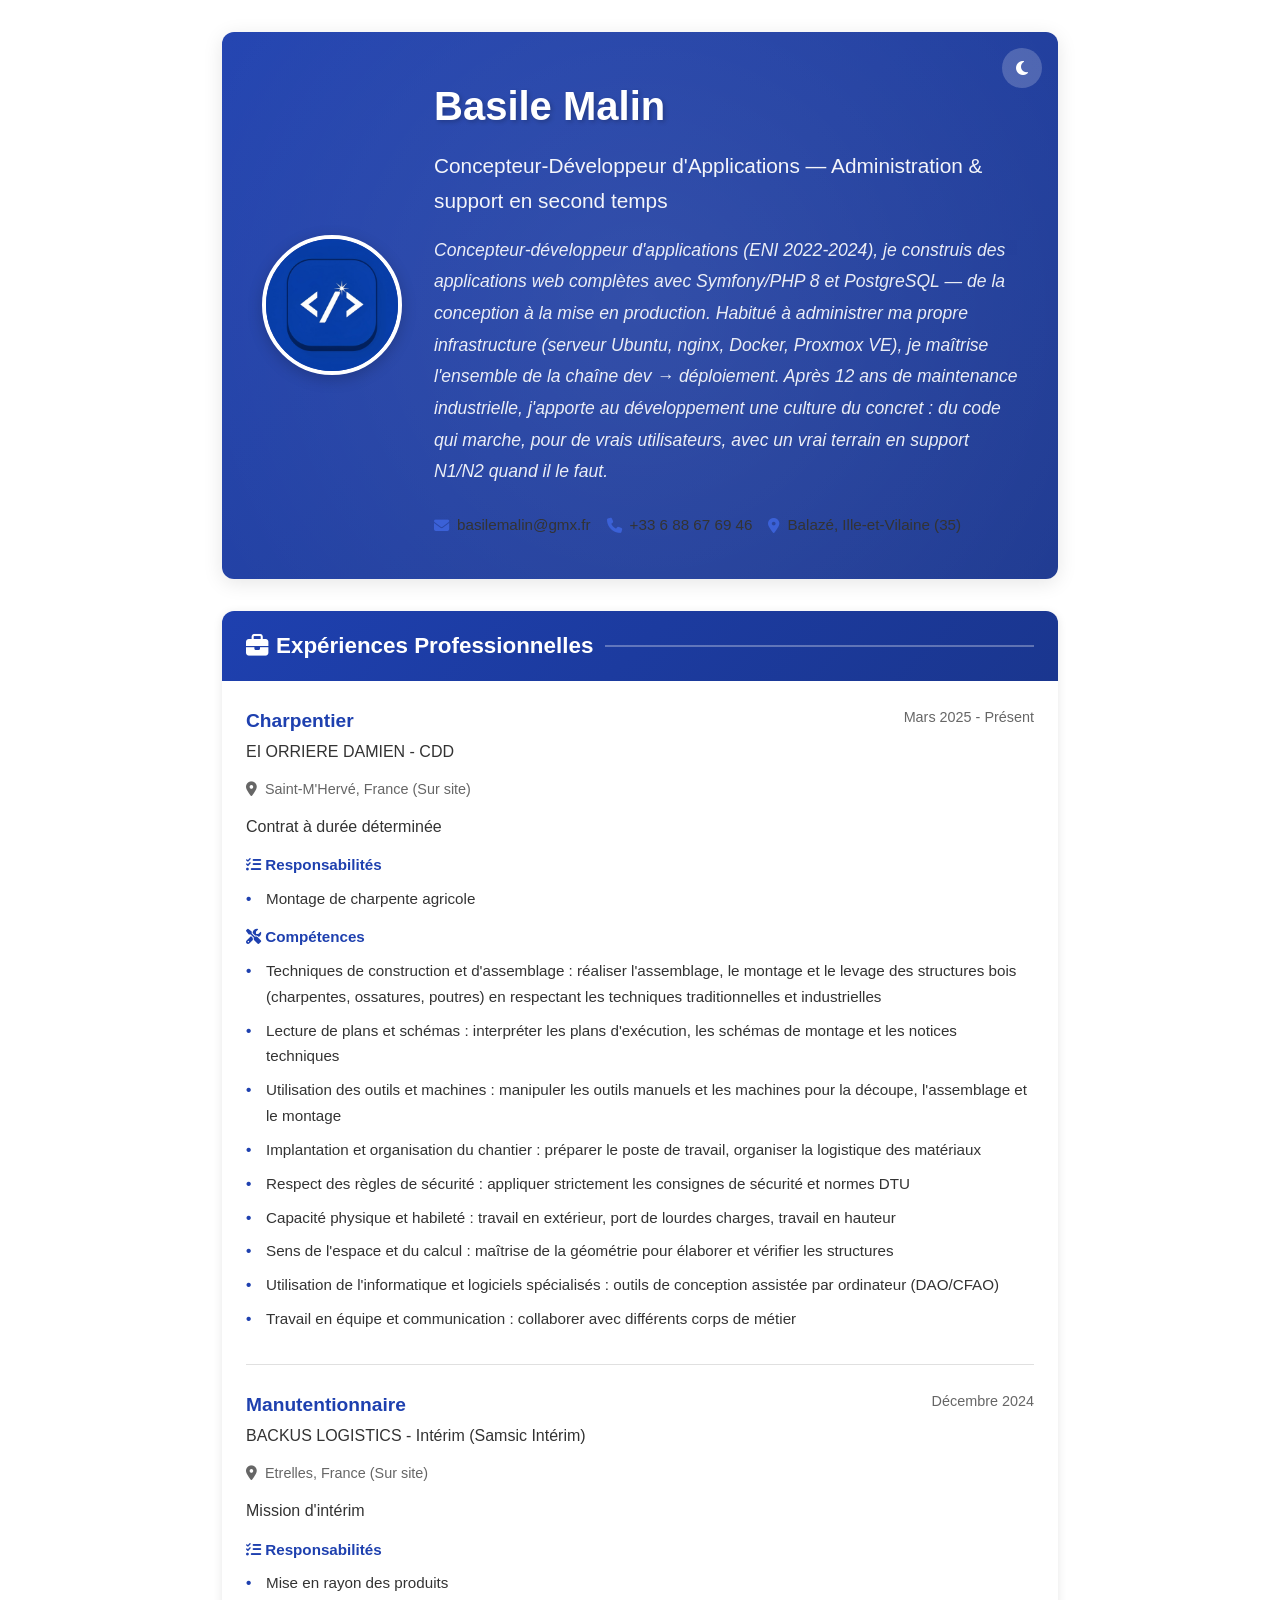
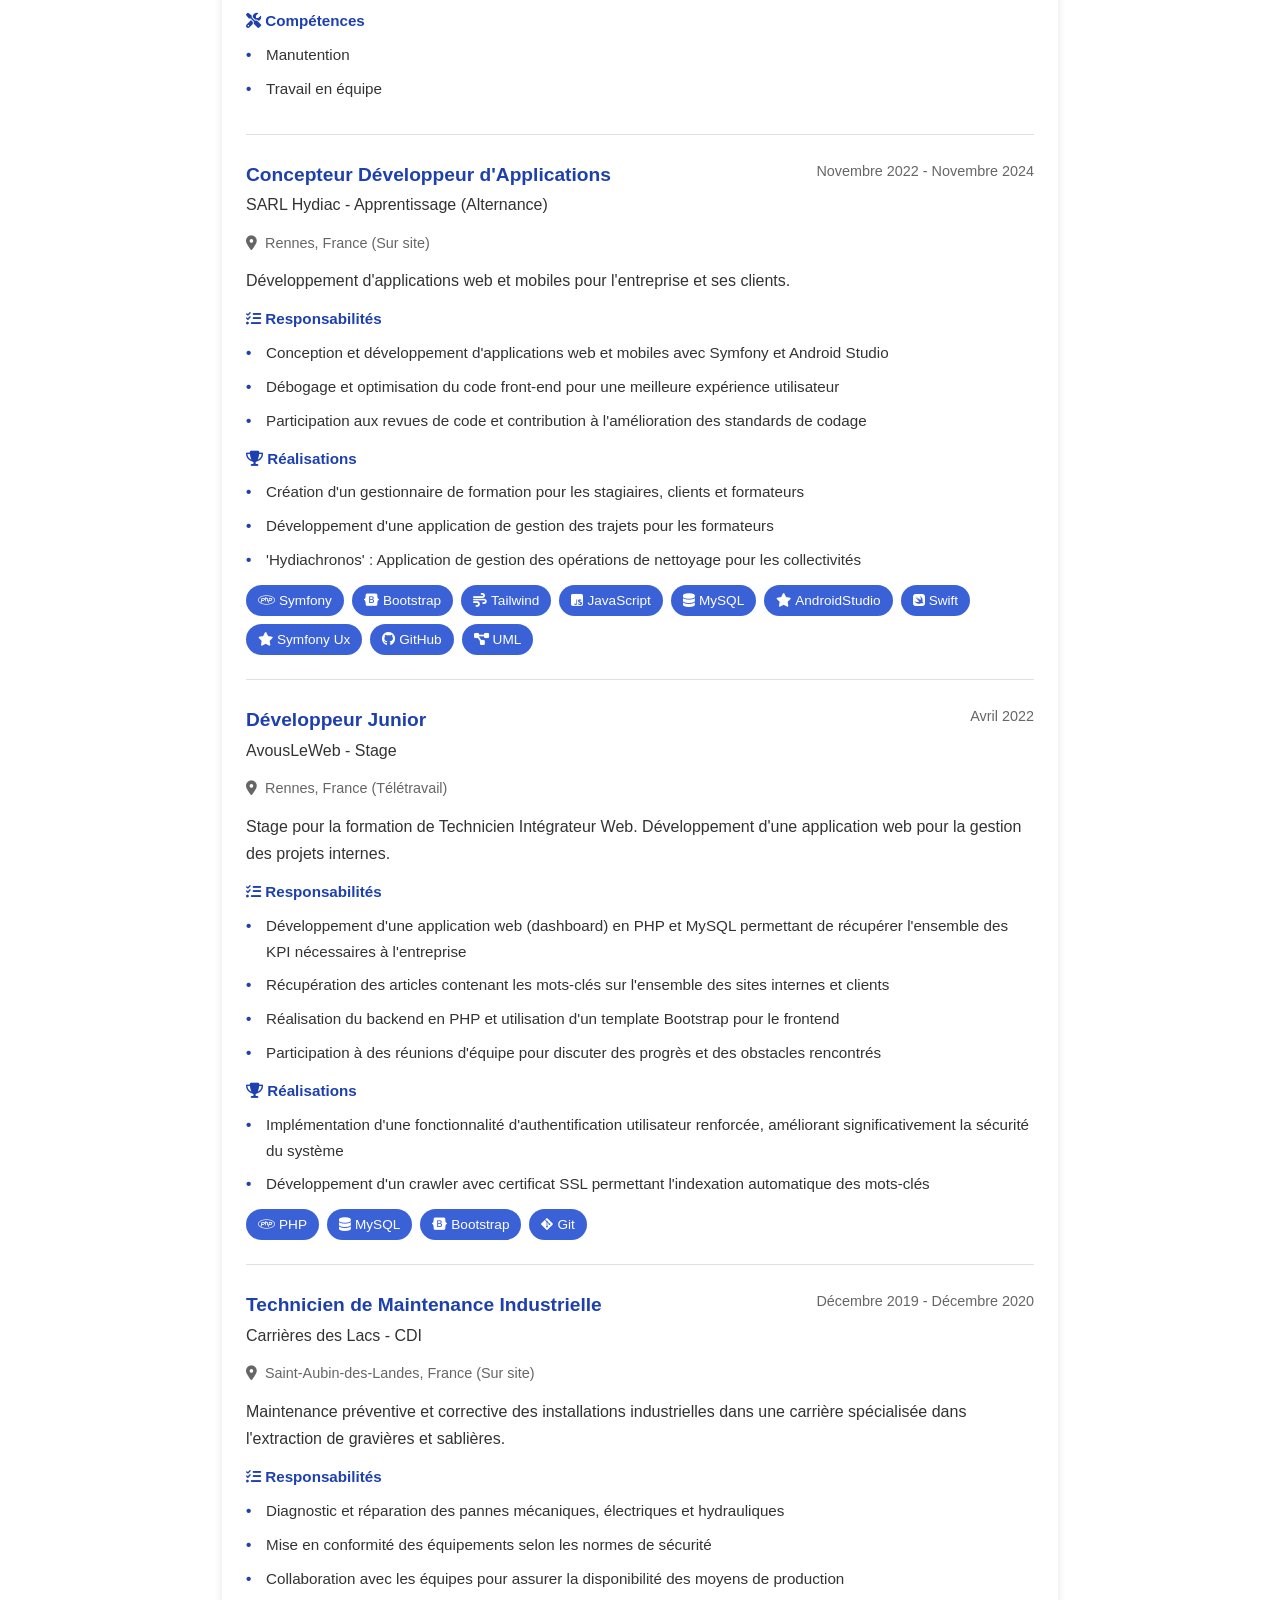
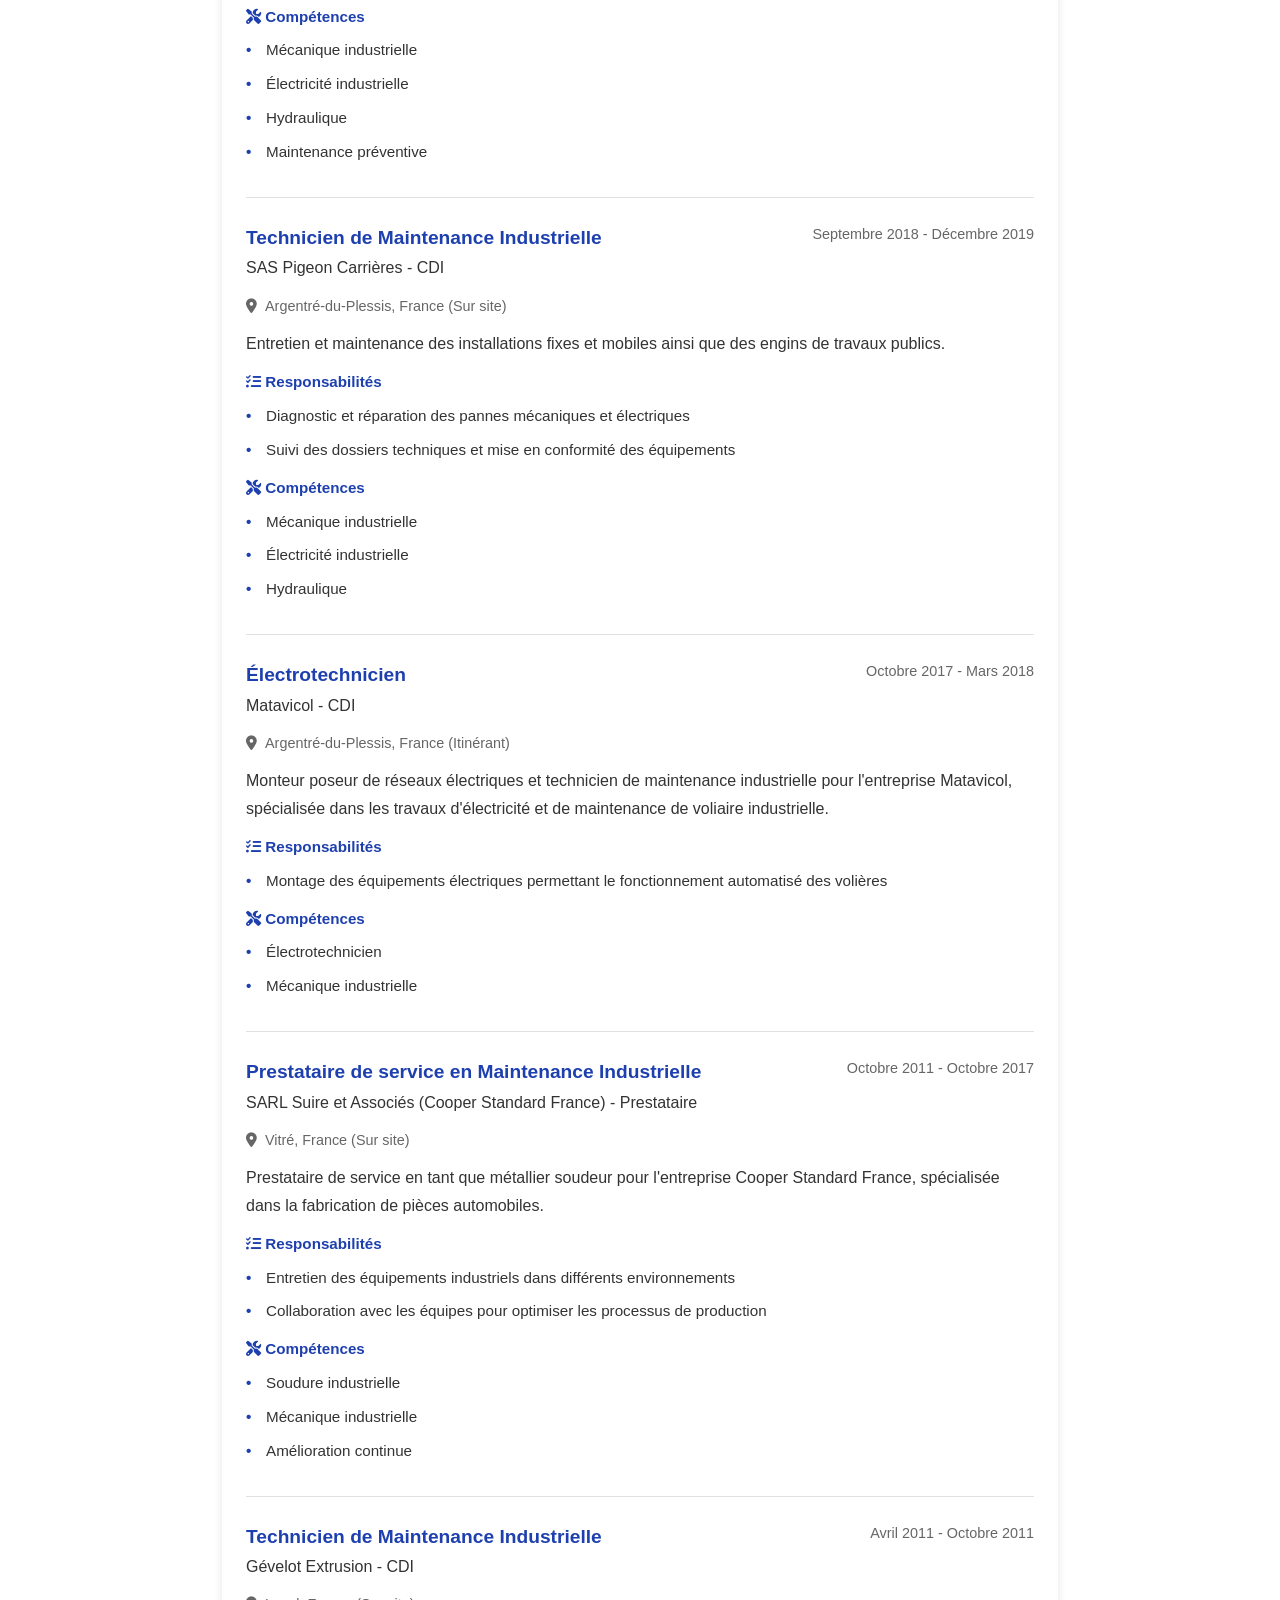
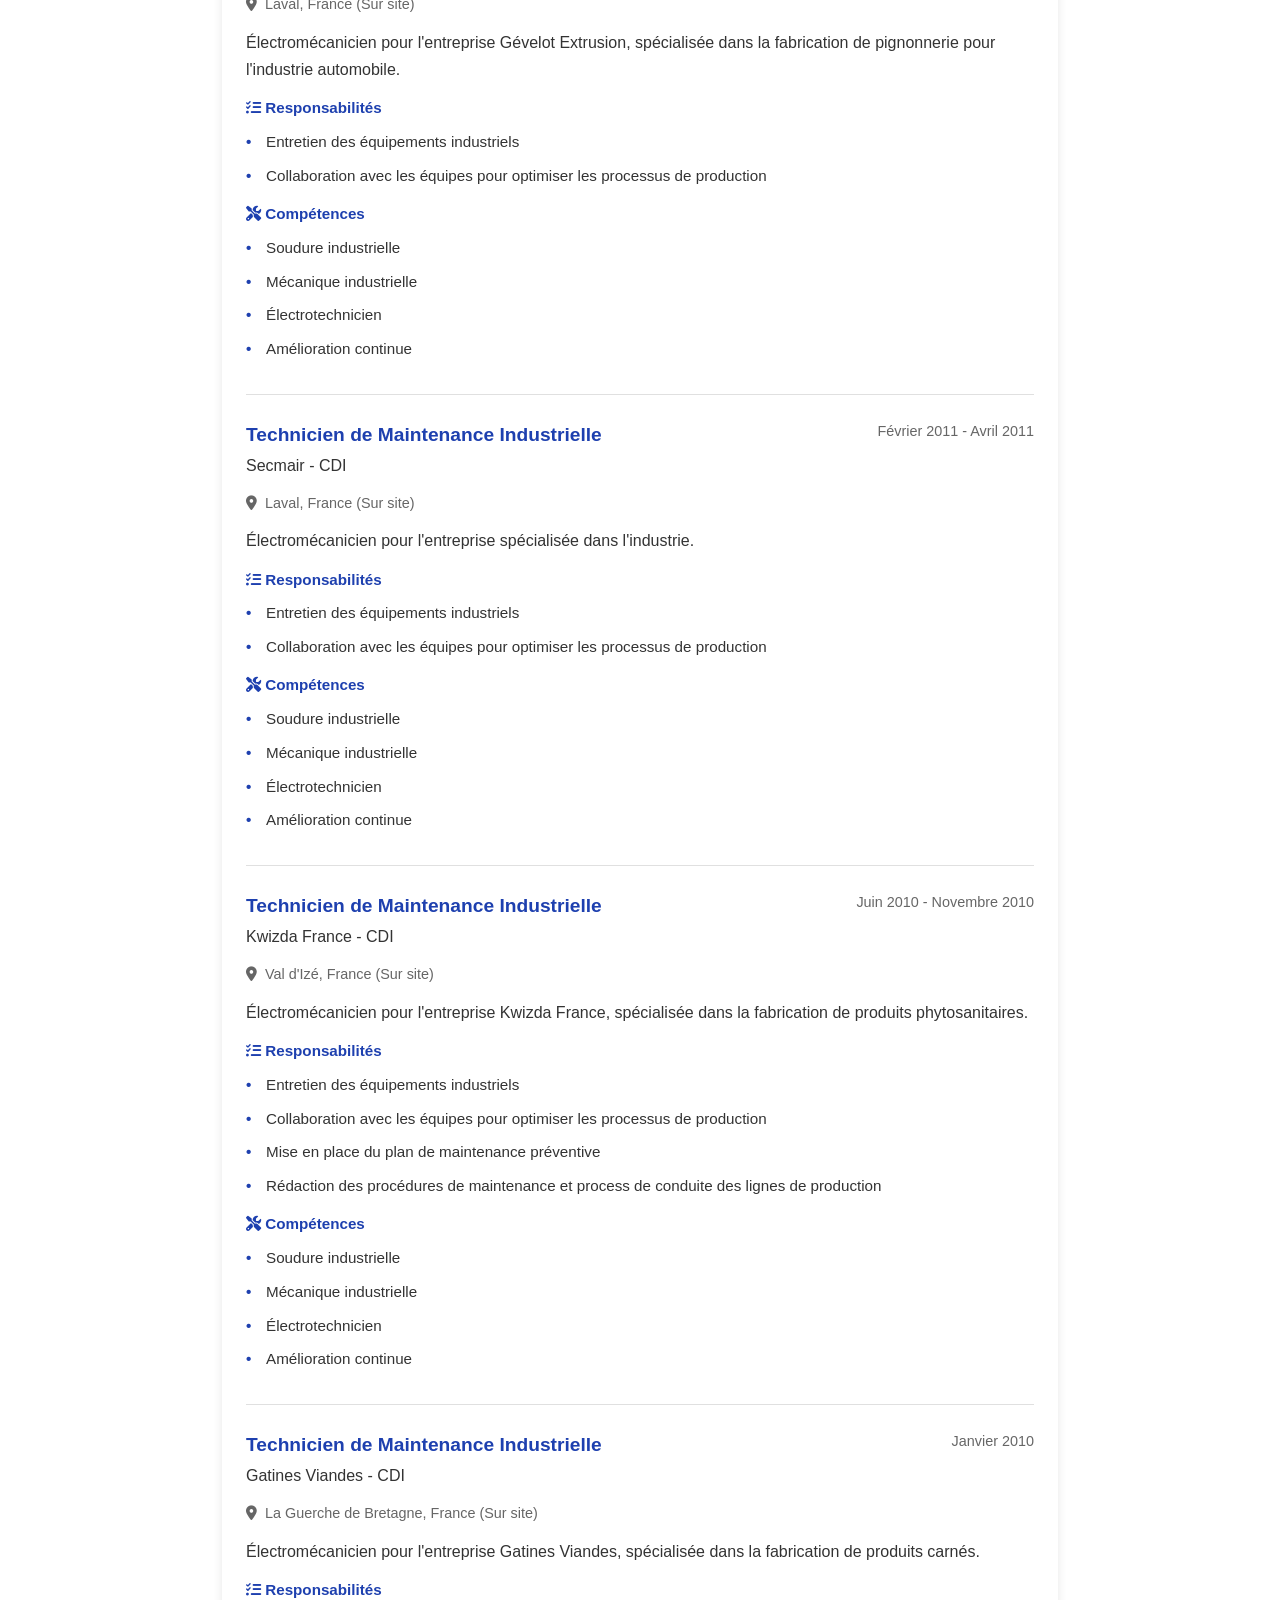
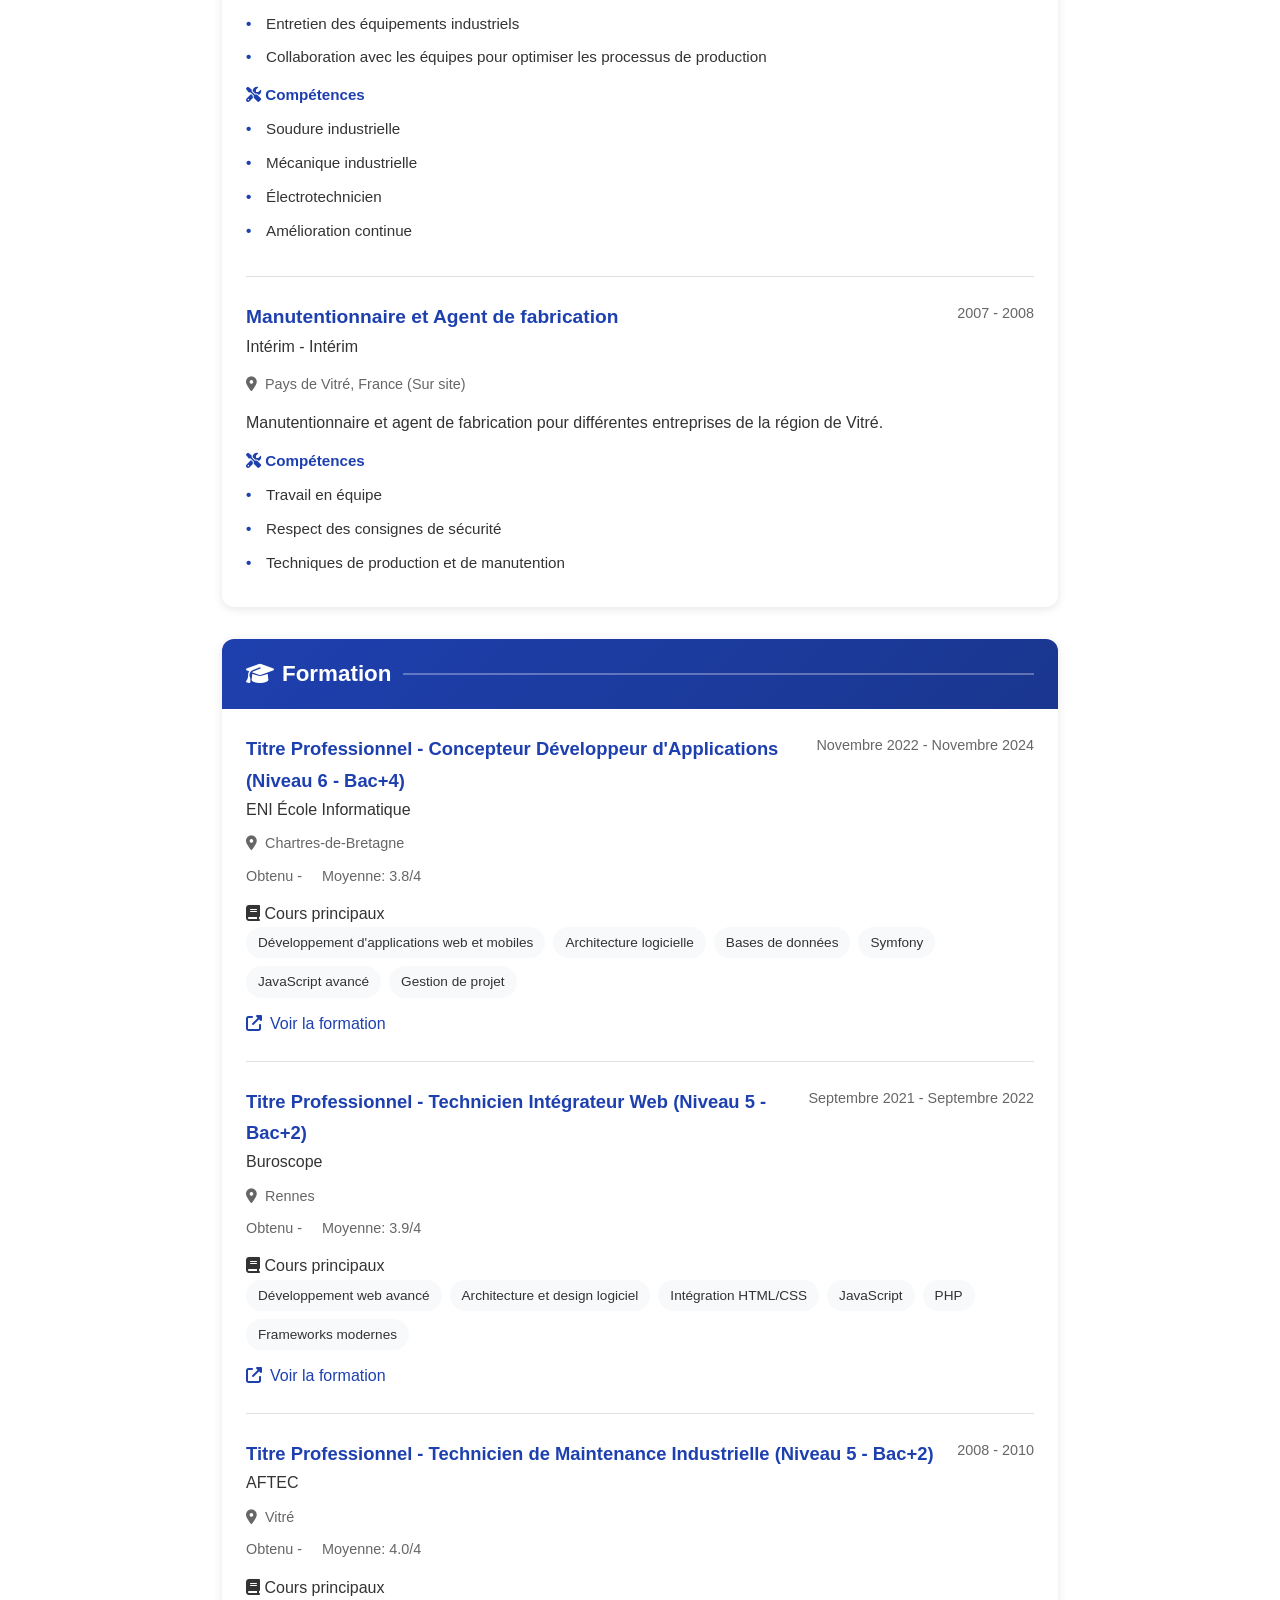
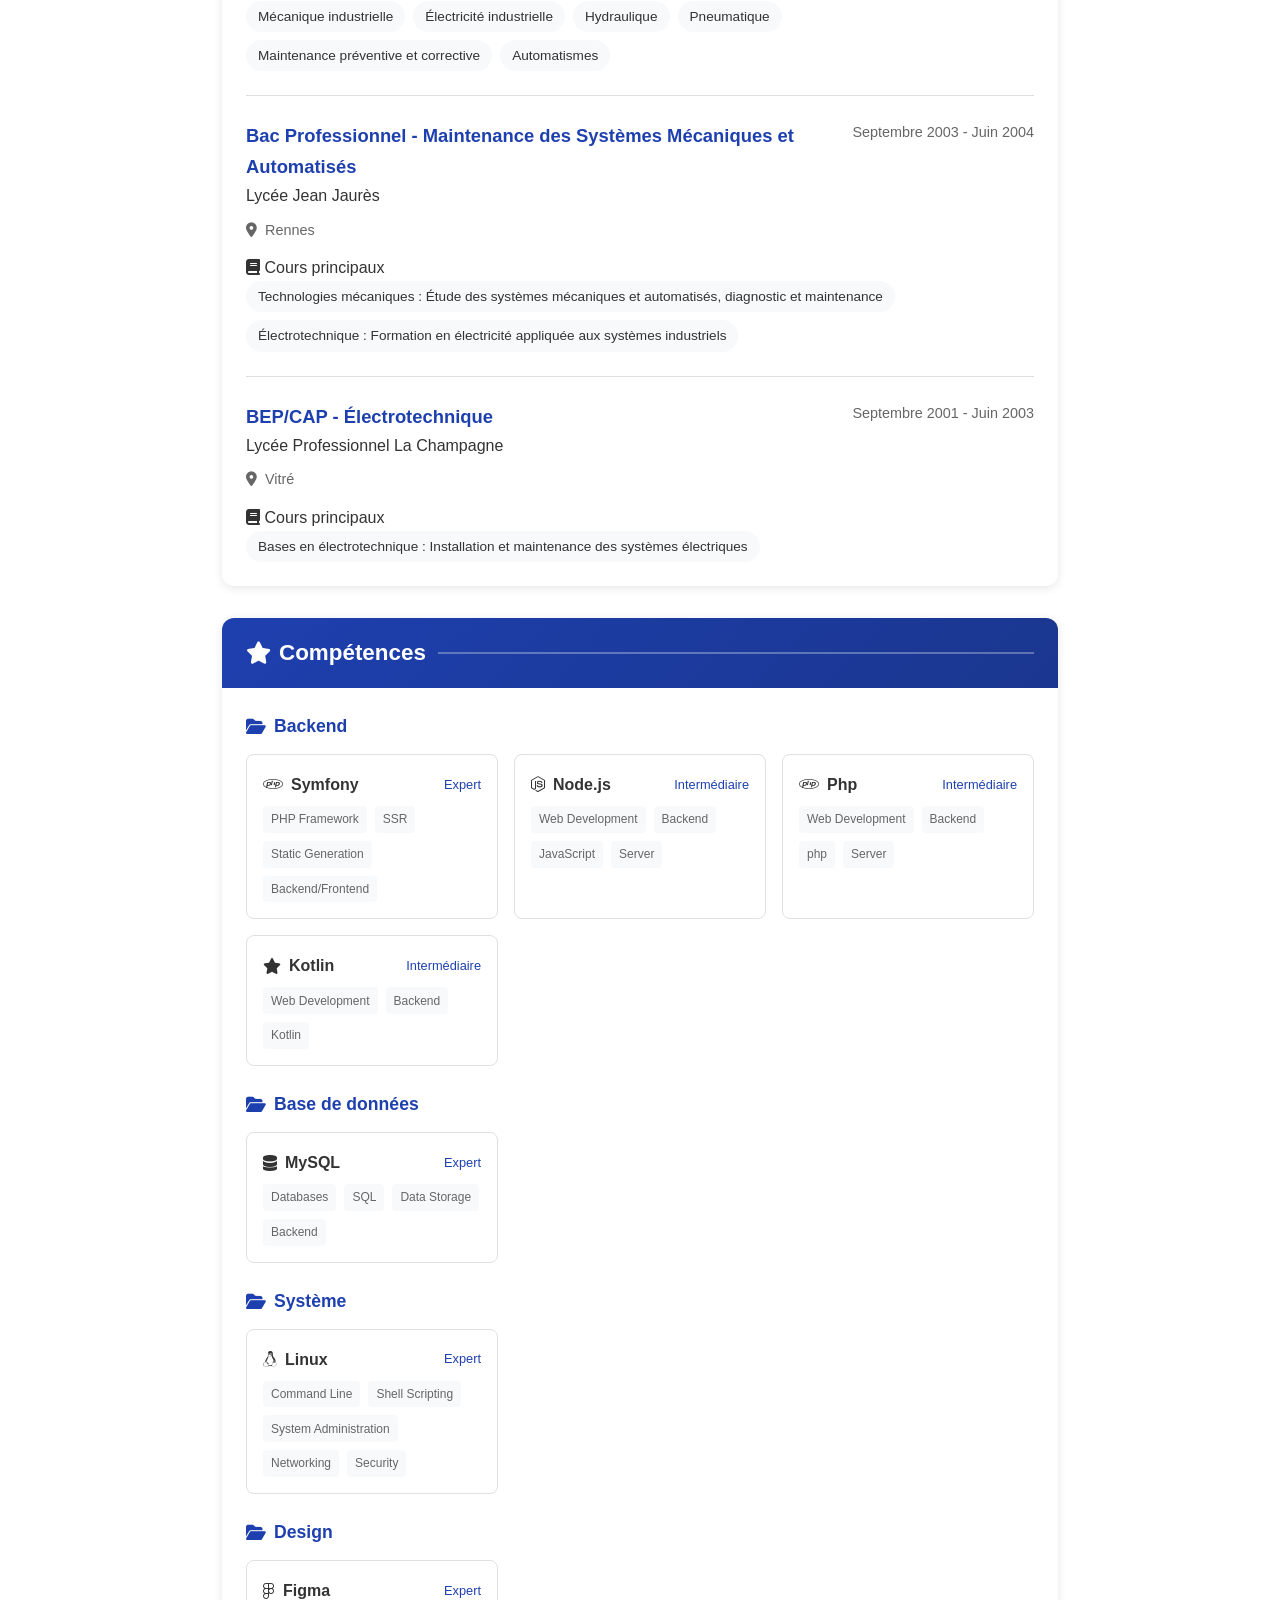
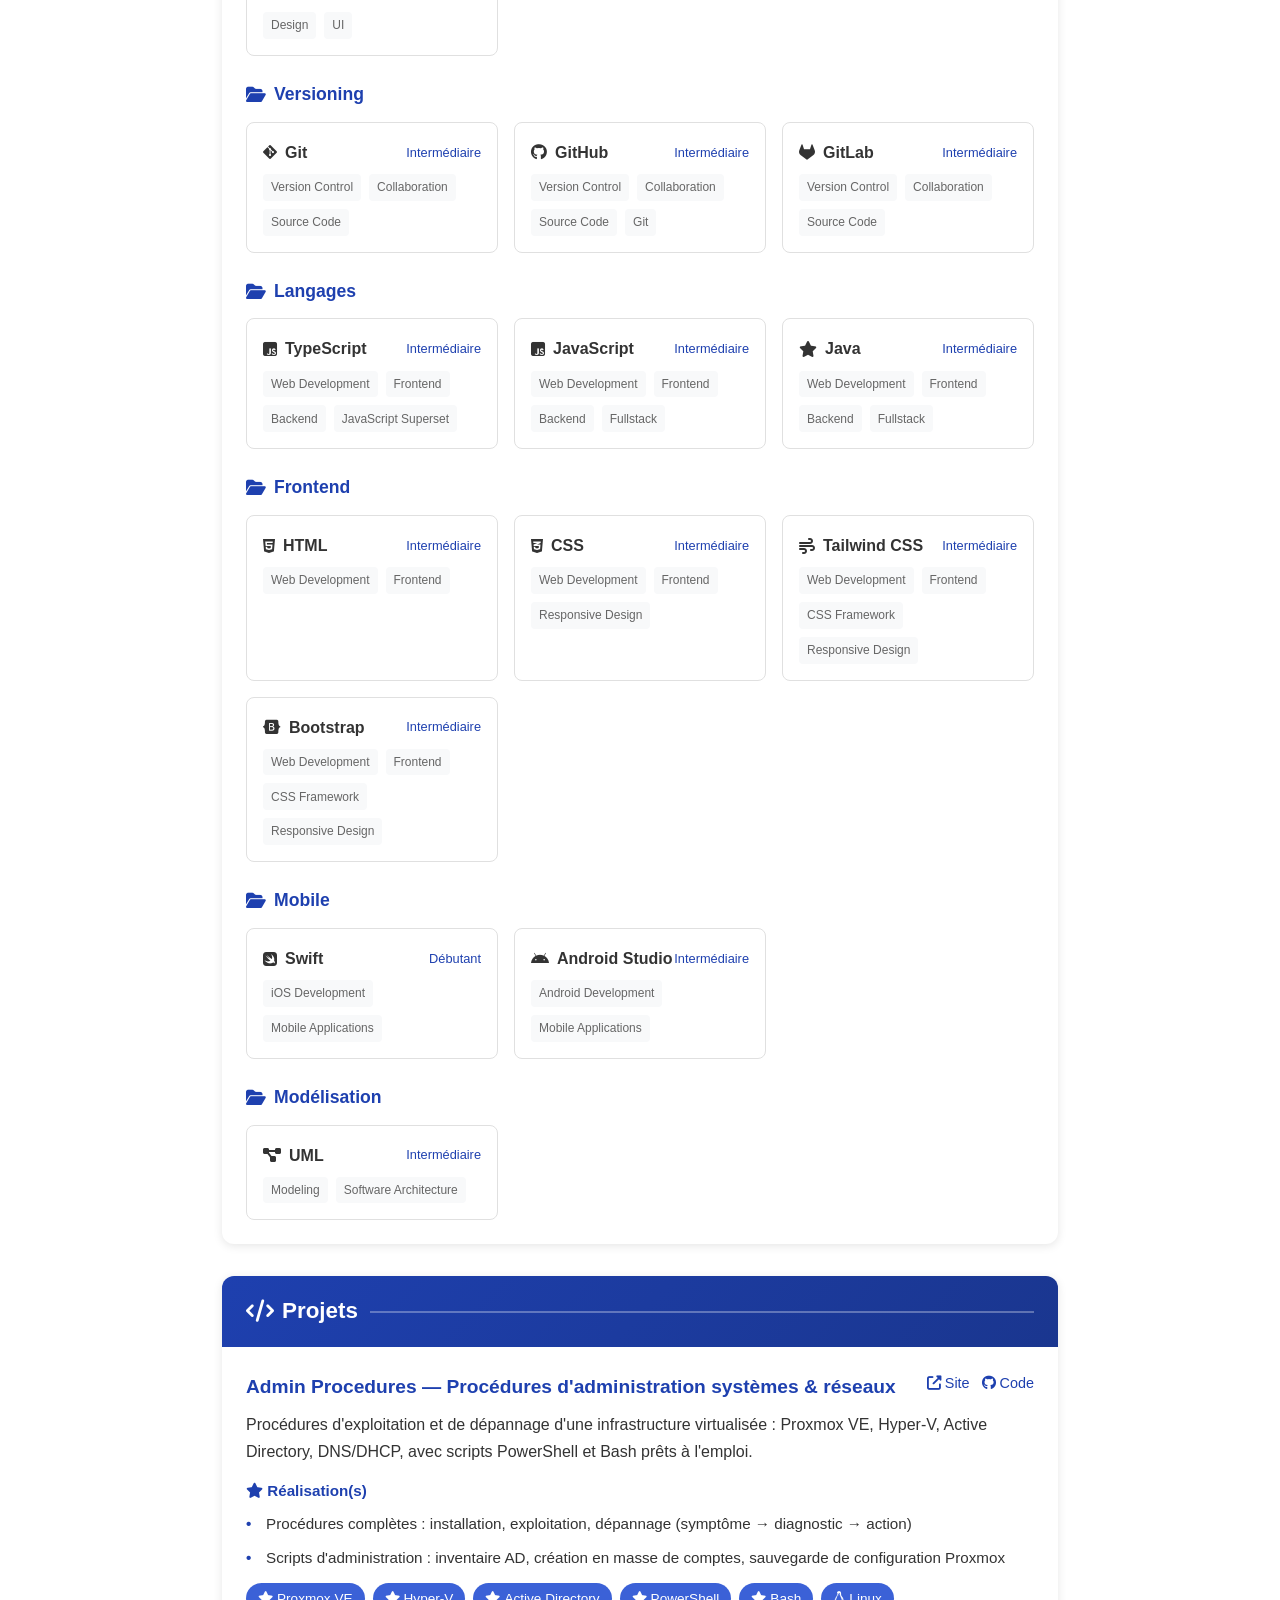
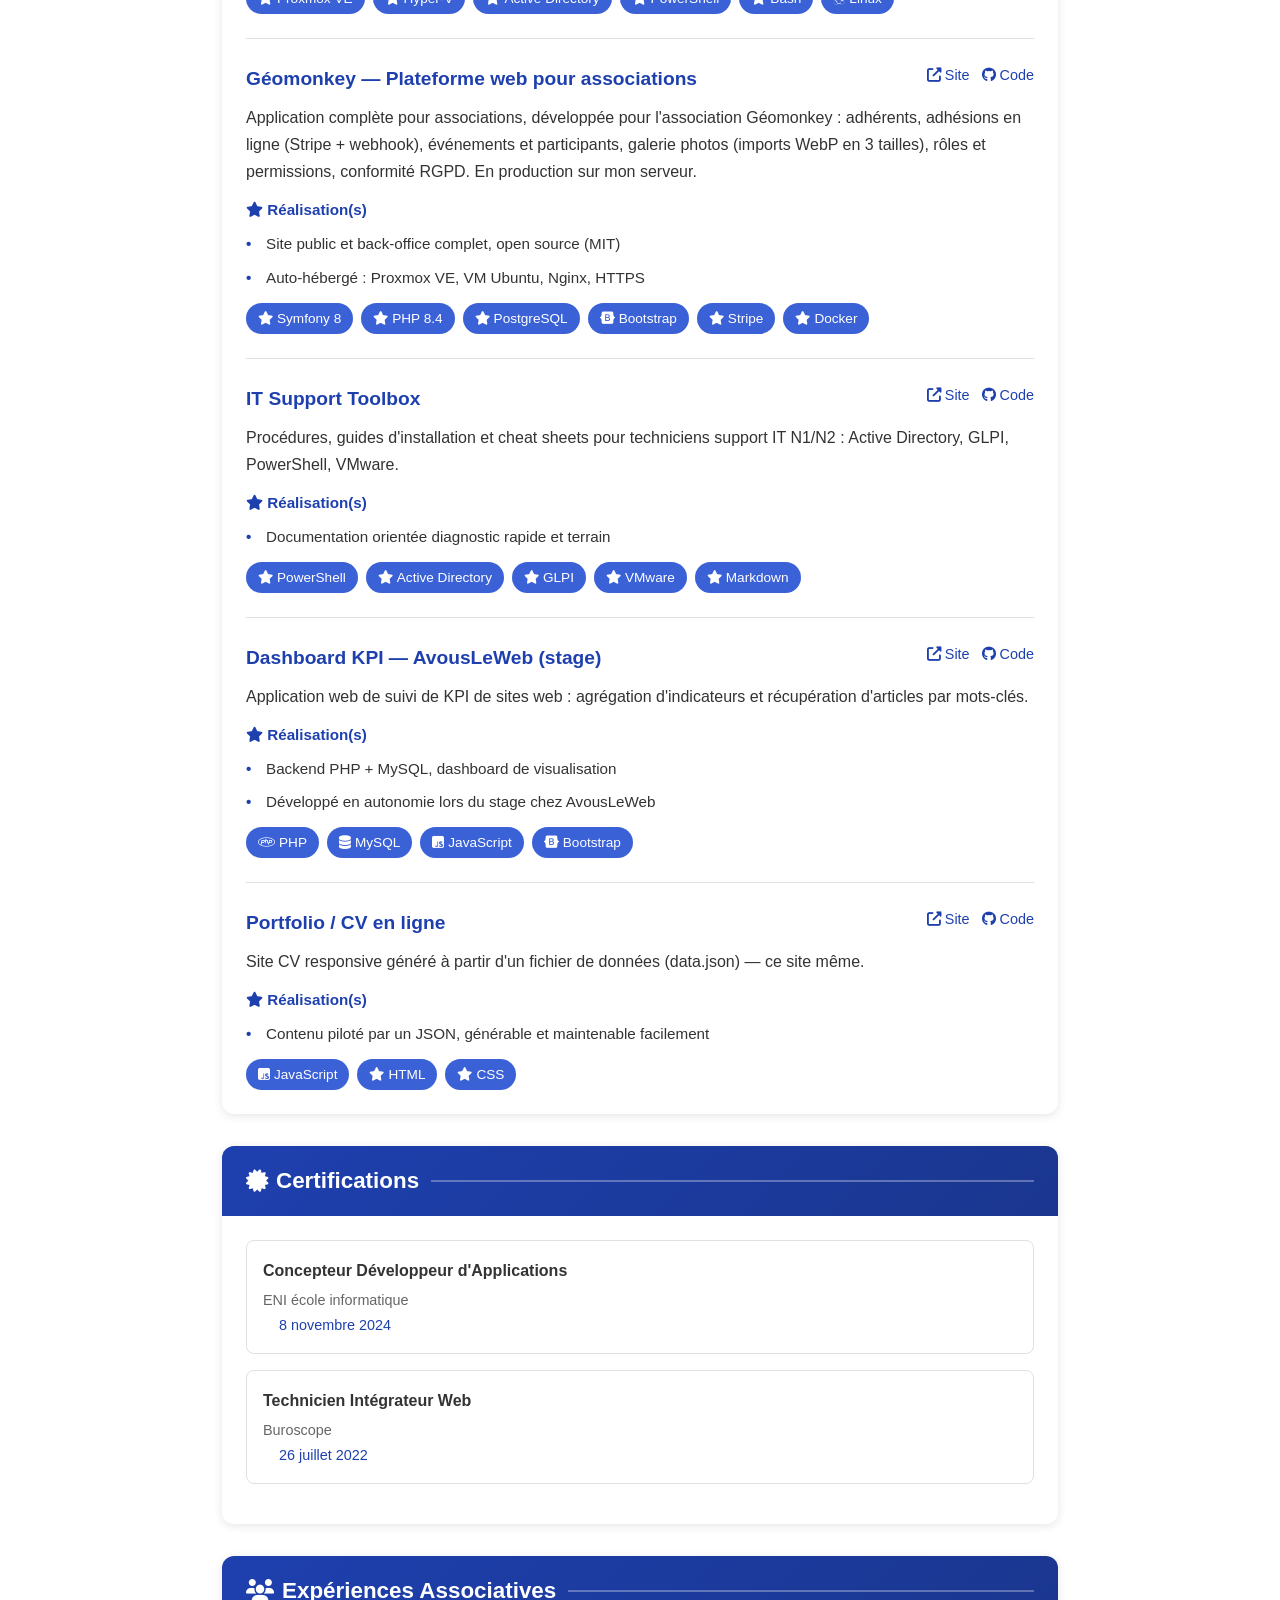
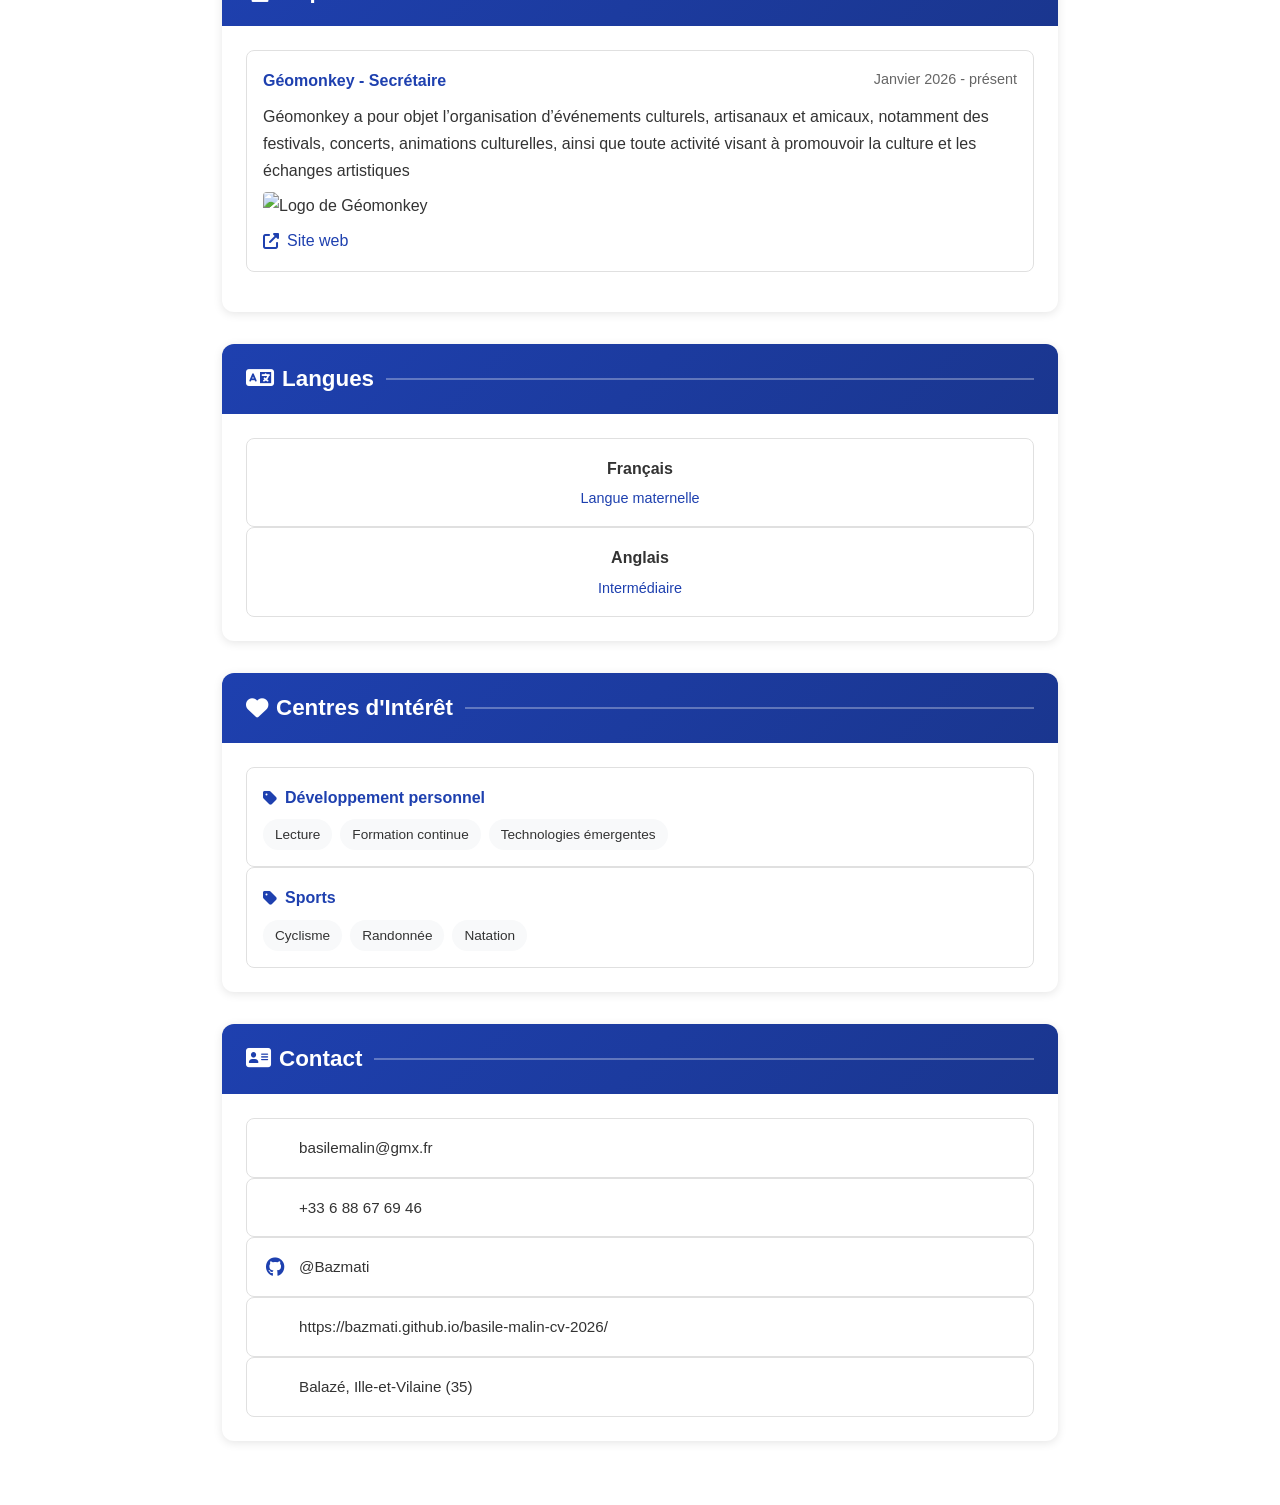
==== commit c3c7584e: "Update profile picture to logo in header section" ====
--- a/index.html
+++ b/index.html
@@ -4,7 +4,7 @@
   <meta charset="UTF-8">
   <meta name="viewport" content="width=device-width, initial-scale=1.0">
 
-  <title>CV — Basile Malin — Support & Développement, Administration systèmes</title>
+  <title>CV — Basile Malin — Concepteur-Développeur d'Applications — Administration & support en second temps</title>
   <meta name="description" content="CV de Basile Malin — Concepteur-Développeur d'Applications (Symfony, PHP 8, PostgreSQL, Docker). Développe aussi l'administration de serveurs Ubuntu/nginx et le support N1/N2.">
   <link rel="canonical" href="https://bazmati.github.io/basile-malin-cv-2026/">
   <link rel="icon" href="favicon.png">
@@ -26,7 +26,7 @@
       
       <div class="header-content">
         <div class="photo-container">
-          <img src="2026-04-19-175126.jpg" alt="Photo de Basile Malin" class="profile-pic">
+          <img src="logo_bazmati.jpg" alt="Logo de Basile Malin" class="profile-pic">
         </div>
         
         <div class="header-text">
